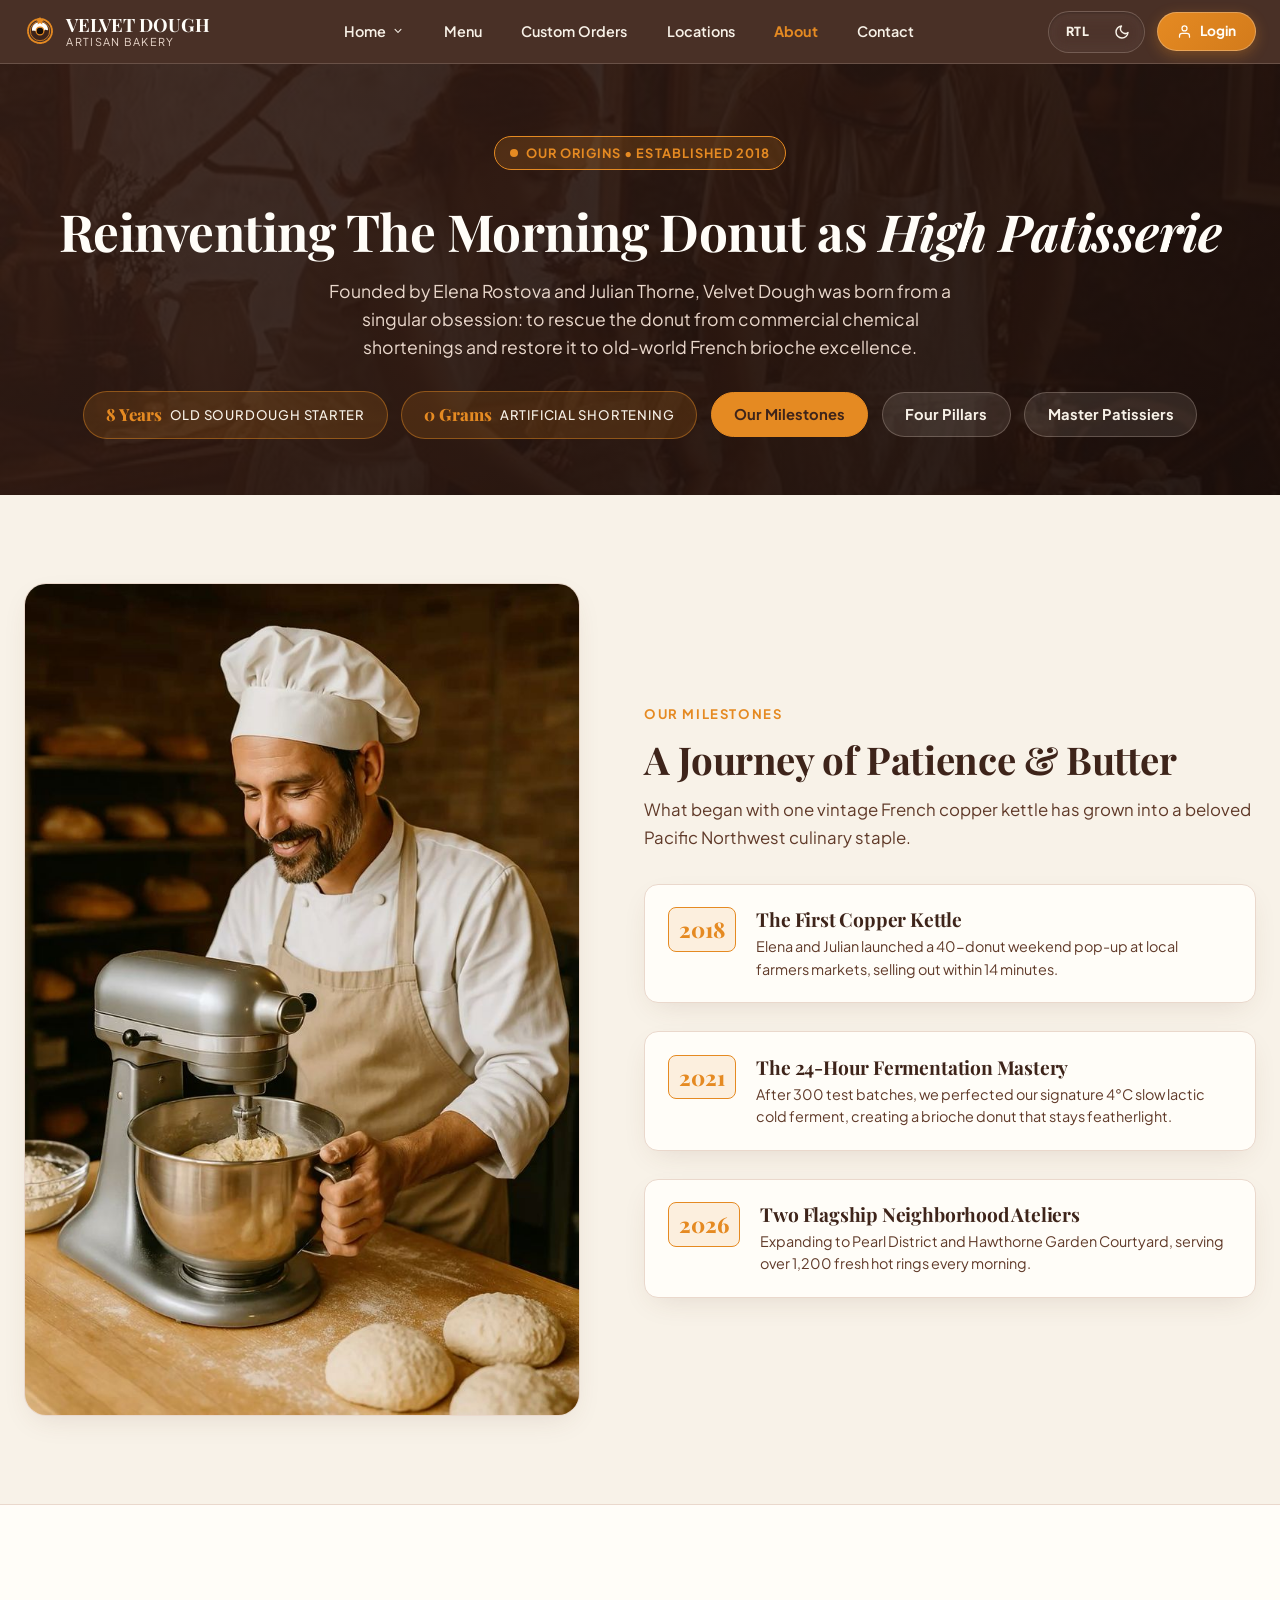
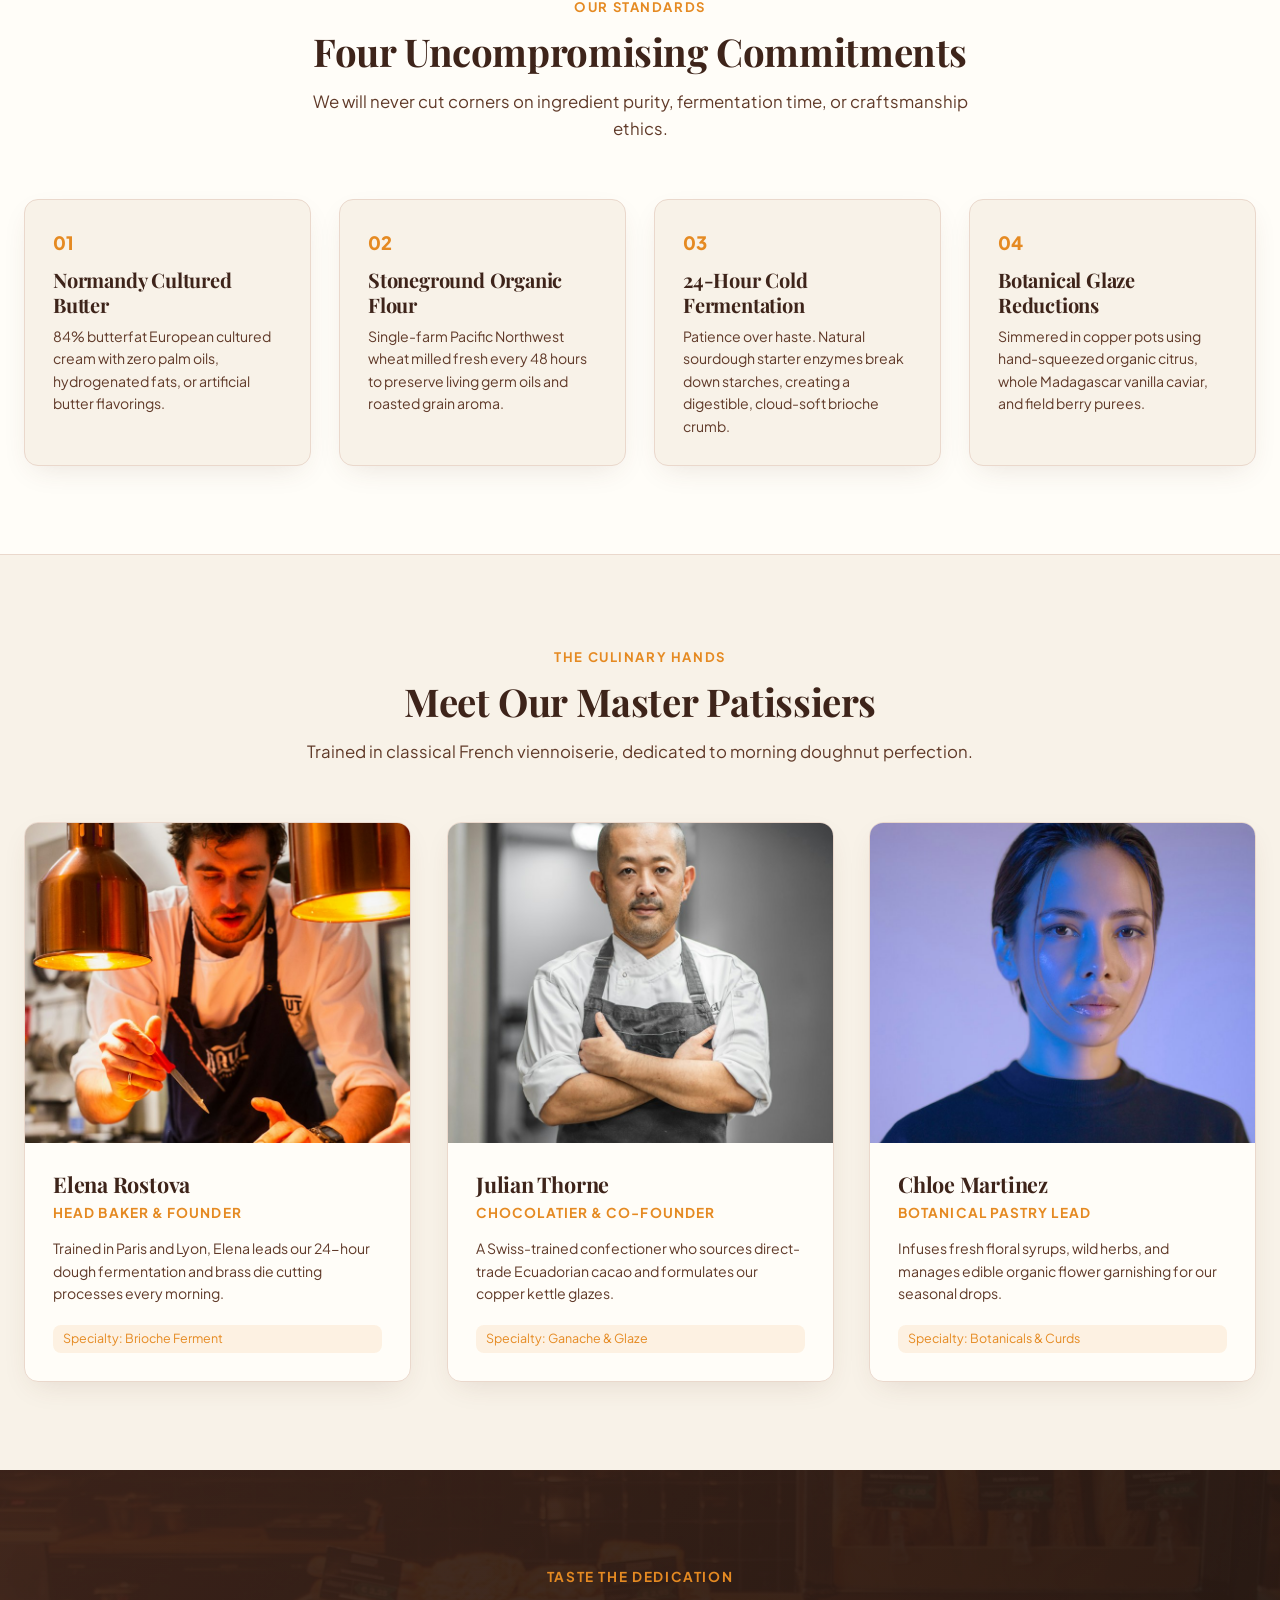
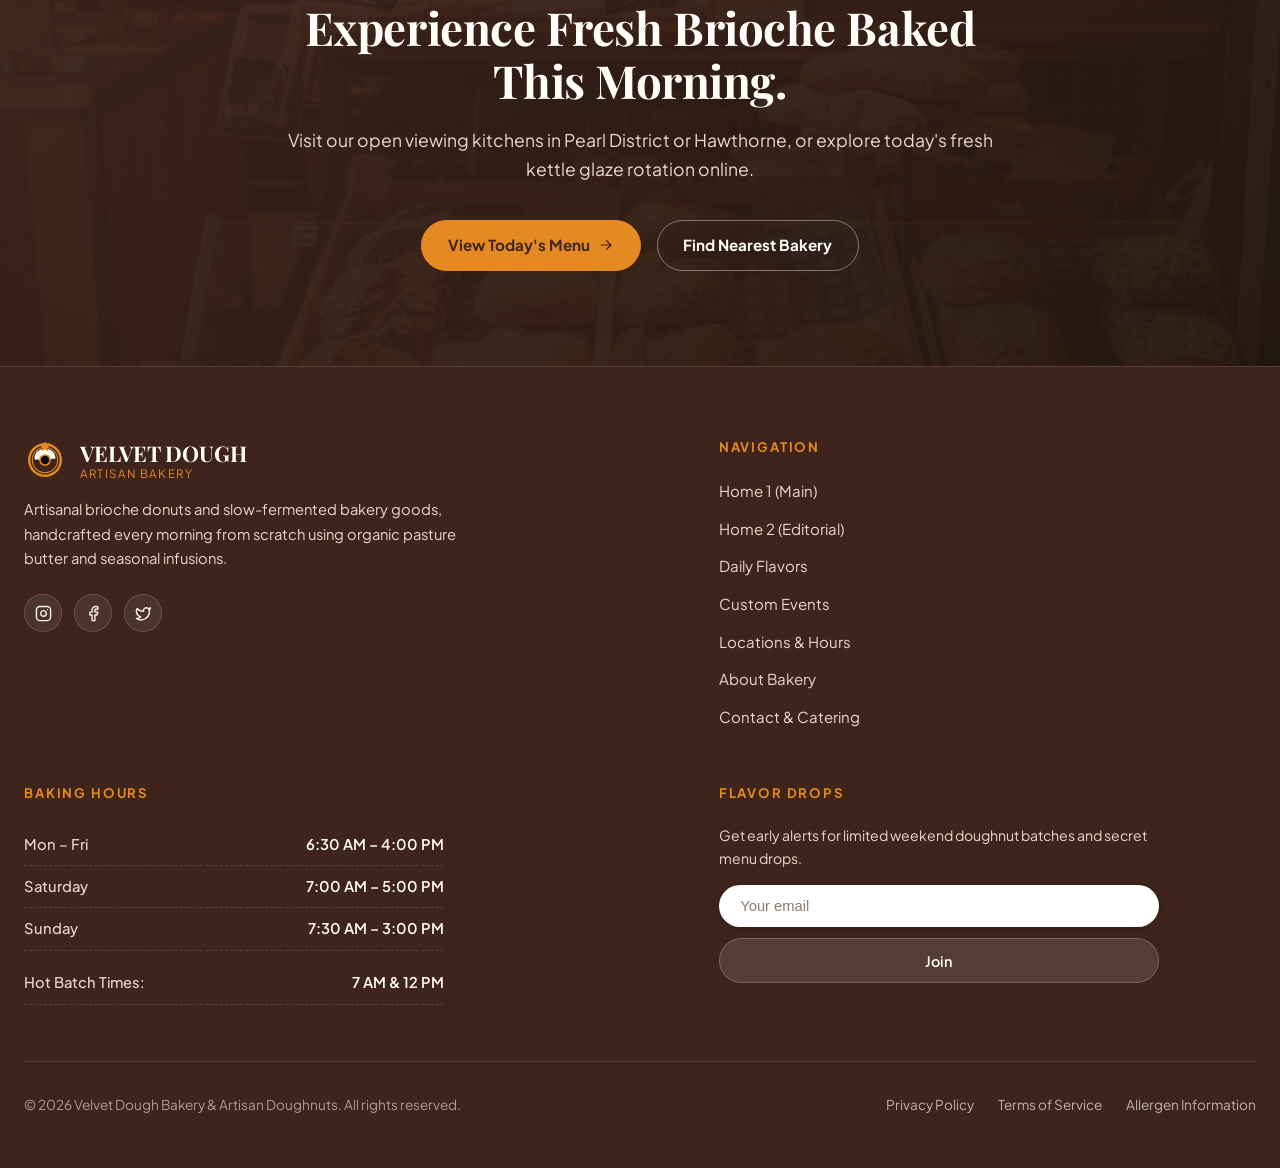
==== about.html @ 15574b07 "first commit" ====
<!DOCTYPE html>
<html lang="en" dir="ltr" data-theme="light">

<head>
  <meta charset="UTF-8">
  <meta name="viewport" content="width=device-width, initial-scale=1.0">
  <title>About Our Bakery &amp; Founders | Velvet Dough Atelier</title>
  <meta name="description"
    content="Meet founders Elena & Julian and discover the old-world sourdough craft, organic flours, and Normandy pasture butter behind Velvet Dough.">

  <!-- Core Design System CSS -->
  <link rel="icon" type="image/svg+xml" href="assets/images/favicon.svg">
  <link rel="stylesheet" href="assets/css/style.css">
  <link rel="stylesheet" href="assets/css/responsive.css">
</head>

<body>

  <!-- BRANDED GLOBAL LOADER -->
  <div id="global-loader" aria-label="Loading Velvet Dough Story">
    <div class="loader-donut-spinner"></div>
    <div class="loader-text">Velvet Dough</div>
  </div>

  <!-- FIXED SLIM HEADER -->
  <header class="site-header" id="main-header">
    <div class="site-container header-inner">

      <!-- Brand Logo + Identity -->
      <a href="index.html" class="header-brand" aria-label="Velvet Dough Home">
        <div class="header-brand-icon">
          <svg viewBox="0 0 48 48" fill="none">
            <circle cx="24" cy="24" r="18" stroke="#E58A22" stroke-width="2.8" stroke-linecap="round"
              stroke-dasharray="2.5 1.5" />
            <circle cx="24" cy="24" r="14.5" fill="#3E241A" stroke="#E58A22" stroke-width="1.2" />
            <path
              d="M12 22C12 16 16.5 11 24 11C31.5 11 36 16 36 22C34.5 24 33 21 31 23C29 25 27.5 22 25.5 24C23.5 26 21.5 22.5 19.5 24C17.5 25.5 15.5 22 14 23.5C12.8 24.5 12 23 12 22Z"
              fill="#FFFDF8" />
            <circle cx="24" cy="24" r="5.8" fill="#140D09" stroke="#E58A22" stroke-width="1.8" />
            <path d="M24 2.5L25.8 6.5L30 7.2L26.8 10L27.6 14.2L24 12L20.4 14.2L21.2 10L18 7.2L22.2 6.5L24 2.5Z"
              fill="#E58A22" />
            <circle cx="16" cy="18" r="1.1" fill="#FFFDF8" />
            <circle cx="31" cy="17" r="1.1" fill="#FFFDF8" />
          </svg>
        </div>
        <div class="header-brand-text">
          <span class="header-brand-title">VELVET DOUGH</span>
          <span class="header-brand-sub">Artisan Bakery</span>
        </div>
      </a>

      <!-- Desktop Navigation: EXACTLY 6 PRIMARY ITEMS -->
      <nav class="header-nav" aria-label="Primary Navigation">
        <!-- 1. Home (Click-only Dropdown) -->
        <div class="nav-item-dropdown">
          <button class="dropdown-toggle" id="homeDropdownBtn" aria-haspopup="true" aria-expanded="false" type="button">
            <span>Home</span>
            <svg viewBox="0 0 20 20" fill="currentColor" aria-hidden="true">
              <path fill-rule="evenodd"
                d="M5.23 7.21a.75.75 0 011.06.02L10 10.94l3.71-3.71a.75.75 0 111.06 1.06l-4.24 4.25a.75.75 0 01-1.06 0L5.21 8.27a.75.75 0 01.02-1.06z"
                clip-rule="evenodd" />
            </svg>
          </button>
          <div class="dropdown-menu" id="homeDropdownMenu" aria-labelledby="homeDropdownBtn">
            <a href="index.html" class="dropdown-link">Home 1 (Main)</a>
            <a href="home-2.html" class="dropdown-link">Home 2 (Editorial)</a>
          </div>
        </div>

        <!-- 2. Menu -->
        <a href="menu.html" class="nav-link">Menu</a>

        <!-- 3. Custom Orders -->
        <a href="custom-orders.html" class="nav-link">Custom Orders</a>

        <!-- 4. Locations -->
        <a href="locations.html" class="nav-link">Locations</a>

        <!-- 5. About (Active - Strictly Mandatory) -->
        <a href="about.html" class="nav-link active">About</a>

        <!-- 6. Contact -->
        <a href="contact.html" class="nav-link">Contact</a>
      </nav>

      <!-- Desktop Header Controls: RTL, Dark Mode, Member Login -->
      <div class="header-actions">
        <div class="header-controls-pill">
          <button class="btn-control-icon rtl-toggle-btn" aria-label="Toggle Text Direction (RTL / LTR)"
            title="Toggle Direction (RTL / LTR)">
            <span class="rtl-toggle-text">RTL</span>
          </button>

          <button class="btn-control-icon theme-toggle-btn" aria-label="Toggle Dark Mode" title="Toggle Theme">
            <svg class="icon-sun" viewBox="0 0 24 24" fill="none" stroke="currentColor" stroke-width="2.2"
              stroke-linecap="round" stroke-linejoin="round" style="display:none;">
              <circle cx="12" cy="12" r="5" />
              <line x1="12" y1="1" x2="12" y2="3" />
              <line x1="12" y1="21" x2="12" y2="23" />
              <line x1="4.22" y1="4.22" x2="5.64" y2="5.64" />
              <line x1="18.36" y1="18.36" x2="19.78" y2="19.78" />
              <line x1="1" y1="12" x2="3" y2="12" />
              <line x1="21" y1="12" x2="23" y2="12" />
              <line x1="4.22" y1="19.78" x2="5.64" y2="18.36" />
              <line x1="18.36" y1="5.64" x2="19.78" y2="4.22" />
            </svg>
            <svg class="icon-moon" viewBox="0 0 24 24" fill="none" stroke="currentColor" stroke-width="2.2"
              stroke-linecap="round" stroke-linejoin="round">
              <path d="M21 12.79A9 9 0 1 1 11.21 3 7 7 0 0 0 21 12.79z" />
            </svg>
          </button>
        </div>

        <a href="login.html" class="btn-login" aria-label="Member Sign In">
          <svg viewBox="0 0 24 24" fill="none" stroke="currentColor" stroke-width="2" stroke-linecap="round"
            stroke-linejoin="round">
            <path d="M20 21v-2a4 4 0 0 0-4-4H8a4 4 0 0 0-4 4v2" />
            <circle cx="12" cy="7" r="4" />
          </svg>
          <span>Login</span>
        </a>

        <button class="btn-menu-toggle" aria-label="Open Navigation Menu" type="button">
          <svg viewBox="0 0 24 24" fill="none" stroke="currentColor" stroke-width="2.2" stroke-linecap="round"
            stroke-linejoin="round">
            <line x1="3" y1="12" x2="21" y2="12" />
            <line x1="3" y1="6" x2="21" y2="6" />
            <line x1="3" y1="18" x2="21" y2="18" />
          </svg>
        </button>
      </div>

    </div>
  </header>

  <!-- MOBILE OFFCANVAS DRAWER -->
  <aside class="mobile-nav-drawer" id="mobileDrawer" aria-hidden="true">
    <div class="mobile-nav-panel">
      <div class="mobile-nav-header">
        <a href="index.html" class="header-brand">
          <div class="header-brand-icon">
            <svg viewBox="0 0 48 48" fill="none">
              <circle cx="24" cy="24" r="18" stroke="#E58A22" stroke-width="2.8" stroke-linecap="round"
                stroke-dasharray="2.5 1.5" />
              <circle cx="24" cy="24" r="14.5" fill="#3E241A" stroke="#E58A22" stroke-width="1.2" />
              <path
                d="M12 22C12 16 16.5 11 24 11C31.5 11 36 16 36 22C34.5 24 33 21 31 23C29 25 27.5 22 25.5 24C23.5 26 21.5 22.5 19.5 24C17.5 25.5 15.5 22 14 23.5C12.8 24.5 12 23 12 22Z"
                fill="#FFFDF8" />
              <circle cx="24" cy="24" r="5.8" fill="#140D09" stroke="#E58A22" stroke-width="1.8" />
              <path d="M24 2.5L25.8 6.5L30 7.2L26.8 10L27.6 14.2L24 12L20.4 14.2L21.2 10L18 7.2L22.2 6.5L24 2.5Z"
                fill="#E58A22" />
            </svg>
          </div>
          <div class="header-brand-text">
            <span class="header-brand-title">VELVET DOUGH</span>
            <span class="header-brand-sub">Artisan Bakery</span>
          </div>
        </a>
        <button class="mobile-close-btn" aria-label="Close Navigation Menu" type="button">
          <svg viewBox="0 0 24 24" fill="none" stroke="currentColor" stroke-width="2" stroke-linecap="round"
            stroke-linejoin="round" style="width:20px;height:20px;">
            <line x1="18" y1="6" x2="6" y2="18" />
            <line x1="6" y1="6" x2="18" y2="18" />
          </svg>
        </button>
      </div>

      <nav class="mobile-nav-body">
        <div class="mobile-accordion-wrapper">
          <button class="mobile-accordion-toggle" type="button" aria-expanded="false">
            <span>Home</span>
            <svg viewBox="0 0 20 20" fill="currentColor">
              <path fill-rule="evenodd"
                d="M5.23 7.21a.75.75 0 011.06.02L10 10.94l3.71-3.71a.75.75 0 111.06 1.06l-4.24 4.25a.75.75 0 01-1.06 0L5.21 8.27a.75.75 0 01.02-1.06z"
                clip-rule="evenodd" />
            </svg>
          </button>
          <div class="mobile-accordion-content">
            <a href="index.html" class="mobile-sublink">Home 1 (Main)</a>
            <a href="home-2.html" class="mobile-sublink">Home 2 (Editorial)</a>
          </div>
        </div>

        <a href="menu.html" class="mobile-nav-link">Menu</a>
        <a href="custom-orders.html" class="mobile-nav-link">Custom Orders</a>
        <a href="locations.html" class="mobile-nav-link">Locations</a>
        <a href="about.html" class="mobile-nav-link active">About</a>
        <a href="contact.html" class="mobile-nav-link">Contact</a>
      </nav>

      <div class="mobile-nav-footer">
        <a href="login.html" class="mobile-drawer-login">Sign In / Login</a>
      </div>
    </div>
  </aside>

  <!-- AUTH MODAL -->
  <div class="auth-modal-overlay" id="authModal" aria-hidden="true" role="dialog" aria-modal="true">
    <div class="auth-modal-card">
      <button class="auth-modal-close" aria-label="Close Dialog" type="button">
        <svg viewBox="0 0 24 24" fill="none" stroke="currentColor" stroke-width="2" stroke-linecap="round"
          stroke-linejoin="round" style="width:18px;height:18px;">
          <line x1="18" y1="6" x2="6" y2="18" />
          <line x1="6" y1="6" x2="18" y2="18" />
        </svg>
      </button>
      <div class="auth-modal-header">
        <h3 style="font-size:1.4rem;">Member Club Login</h3>
        <p style="font-size:0.88rem;margin-top:0.35rem;">Access private recipe notes and kitchen tour bookings.</p>
        <div class="auth-modal-tabs">
          <button class="auth-tab-btn active" data-tab="login" type="button">Sign In</button>
          <button class="auth-tab-btn" data-tab="register" type="button">Create Account</button>
        </div>
      </div>
      <div class="auth-modal-body">
        <form id="modal-login-form"
          onsubmit="event.preventDefault(); alert('Signed in!'); document.querySelector('.auth-modal-overlay').classList.remove('open');">
          <div class="auth-form-group">
            <label class="auth-form-label" for="ab-login-email">Email Address</label>
            <input class="auth-form-input" type="email" id="ab-login-email" placeholder="guest@velvetdough.com"
              required>
          </div>
          <div class="auth-form-group">
            <label class="auth-form-label" for="ab-login-password">Password</label>
            <input class="auth-form-input" type="password" id="ab-login-password" placeholder="••••••••" required>
          </div>
          <button type="submit" class="auth-submit-btn">Sign In</button>
        </form>

        <form id="modal-register-form" style="display:none;"
          onsubmit="event.preventDefault(); alert('Registered!'); document.querySelector('.auth-modal-overlay').classList.remove('open');">
          <div class="auth-form-group">
            <label class="auth-form-label" for="ab-reg-name">Full Name</label>
            <input class="auth-form-input" type="text" id="ab-reg-name" placeholder="Chloe Martinez" required>
          </div>
          <div class="auth-form-group">
            <label class="auth-form-label" for="ab-reg-email">Email Address</label>
            <input class="auth-form-input" type="email" id="ab-reg-email" placeholder="chloe@velvetdough.com" required>
          </div>
          <div class="auth-form-group">
            <label class="auth-form-label" for="ab-reg-password">Password</label>
            <input class="auth-form-input" type="password" id="ab-reg-password" placeholder="••••••••" required>
          </div>
          <button type="submit" class="auth-submit-btn">Join The Atelier</button>
        </form>
      </div>
    </div>
  </div>

  <!-- ==========================================================================
       MAIN CONTENT: EXACTLY 5 MAIN CONTENT SECTIONS (INNER PAGE: ABOUT)
       ========================================================================== -->
  <main id="main-content">

    <!-- SECTION 1: FOUNDERS ATELIER HERITAGE HERO BANNER (Matches Menu Hero Banner Style & Height) -->
    <section class="about-hero-section" id="about-hero">
      <div class="site-container">
        <span class="hero-badge" style="background:rgba(229,138,34,0.18);">
          <span class="hero-badge-dot"></span>
          <span>Our Origins • Established 2018</span>
        </span>
        <h1 style="font-size:3.2rem;color:#FFFDF8;margin:0.75rem 0 1rem 0;line-height:1.15;">
          Reinventing The Morning Donut as <em>High Patisserie</em>
        </h1>
        <p style="font-size:1.1rem;color:var(--color-beige);max-width:640px;margin:0 auto;line-height:1.6;">
          Founded by Elena Rostova and Julian Thorne, Velvet Dough was born from a singular obsession: to rescue the
          donut from commercial chemical shortenings and restore it to old-world French brioche excellence.
        </p>

        <!-- Stats & Quick Jumper Navigation Tabs (Matches Menu Filter Navigation) -->
        <div class="about-hero-pills-wrap">
          <div class="about-stat-chip">
            <strong>8 Years</strong>
            <span>Old Sourdough Starter</span>
          </div>
          <div class="about-stat-chip">
            <strong>0 Grams</strong>
            <span>Artificial Shortening</span>
          </div>
          <a href="#heritage-chapters" class="menu-filter-pill active">Our Milestones</a>
          <a href="#craft-pillars" class="menu-filter-pill">Four Pillars</a>
          <a href="#patissier-team" class="menu-filter-pill">Master Patissiers</a>
        </div>
      </div>
    </section>

    <!-- SECTION 2: HERITAGE CHAPTERS TIMELINE -->
    <section class="about-chapters-section" id="heritage-chapters">
      <div class="site-container">
        <div class="about-chapters-grid">
          <div
            style="border-radius:var(--radius-lg);overflow:hidden;box-shadow:var(--shadow-warm);border:1px solid var(--border-subtle);">
            <img src="assets/images/about/p39.jpg" alt="Artisan copper mixing pots and hand kneading of brioche dough"
              width="600" height="460" loading="lazy">
          </div>

          <div>
            <span class="section-eyebrow">Our Milestones</span>
            <h2 class="section-title">A Journey of Patience &amp; Butter</h2>
            <p style="font-size:1.05rem;color:var(--text-muted);line-height:1.65;margin-bottom:2rem;">
              What began with one vintage French copper kettle has grown into a beloved Pacific Northwest culinary
              staple.
            </p>

            <div class="about-chapters-list">
              <div class="about-chapter-item">
                <span class="about-chapter-year">2018</span>
                <div>
                  <h3 style="font-size:1.2rem;color:var(--text-main);margin-bottom:0.25rem;">The First Copper Kettle
                  </h3>
                  <p style="font-size:0.9rem;color:var(--text-muted);line-height:1.55;">
                    Elena and Julian launched a 40-donut weekend pop-up at local farmers markets, selling out within 14
                    minutes.
                  </p>
                </div>
              </div>

              <div class="about-chapter-item">
                <span class="about-chapter-year">2021</span>
                <div>
                  <h3 style="font-size:1.2rem;color:var(--text-main);margin-bottom:0.25rem;">The 24-Hour Fermentation
                    Mastery</h3>
                  <p style="font-size:0.9rem;color:var(--text-muted);line-height:1.55;">
                    After 300 test batches, we perfected our signature 4°C slow lactic cold ferment, creating a brioche
                    donut that stays featherlight.
                  </p>
                </div>
              </div>

              <div class="about-chapter-item">
                <span class="about-chapter-year">2026</span>
                <div>
                  <h3 style="font-size:1.2rem;color:var(--text-main);margin-bottom:0.25rem;">Two Flagship Neighborhood
                    Ateliers</h3>
                  <p style="font-size:0.9rem;color:var(--text-muted);line-height:1.55;">
                    Expanding to Pearl District and Hawthorne Garden Courtyard, serving over 1,200 fresh hot rings every
                    morning.
                  </p>
                </div>
              </div>
            </div>
          </div>
        </div>
      </div>
    </section>

    <!-- SECTION 3: FOUR CRAFT PILLARS -->
    <section class="about-pillars-section" id="craft-pillars">
      <div class="site-container">
        <div class="section-head">
          <span class="section-eyebrow">Our Standards</span>
          <h2 class="section-title">Four Uncompromising Commitments</h2>
          <p class="section-subtitle">
            We will never cut corners on ingredient purity, fermentation time, or craftsmanship ethics.
          </p>
        </div>

        <div class="about-pillars-grid">
          <div class="about-pillar-card">
            <span class="about-pillar-num">01</span>
            <h3 style="font-size:1.25rem;color:var(--text-main);margin-bottom:0.45rem;">Normandy Cultured Butter</h3>
            <p style="font-size:0.88rem;color:var(--text-muted);line-height:1.6;">
              84% butterfat European cultured cream with zero palm oils, hydrogenated fats, or artificial butter
              flavorings.
            </p>
          </div>

          <div class="about-pillar-card">
            <span class="about-pillar-num">02</span>
            <h3 style="font-size:1.25rem;color:var(--text-main);margin-bottom:0.45rem;">Stoneground Organic Flour</h3>
            <p style="font-size:0.88rem;color:var(--text-muted);line-height:1.6;">
              Single-farm Pacific Northwest wheat milled fresh every 48 hours to preserve living germ oils and roasted
              grain aroma.
            </p>
          </div>

          <div class="about-pillar-card">
            <span class="about-pillar-num">03</span>
            <h3 style="font-size:1.25rem;color:var(--text-main);margin-bottom:0.45rem;">24-Hour Cold Fermentation</h3>
            <p style="font-size:0.88rem;color:var(--text-muted);line-height:1.6;">
              Patience over haste. Natural sourdough starter enzymes break down starches, creating a digestible,
              cloud-soft brioche crumb.
            </p>
          </div>

          <div class="about-pillar-card">
            <span class="about-pillar-num">04</span>
            <h3 style="font-size:1.25rem;color:var(--text-main);margin-bottom:0.45rem;">Botanical Glaze Reductions</h3>
            <p style="font-size:0.88rem;color:var(--text-muted);line-height:1.6;">
              Simmered in copper pots using hand-squeezed organic citrus, whole Madagascar vanilla caviar, and field
              berry purees.
            </p>
          </div>
        </div>
      </div>
    </section>

    <!-- SECTION 4: MASTER PATISSIER TEAM -->
    <section class="about-team-section" id="patissier-team">
      <div class="site-container">
        <div class="section-head">
          <span class="section-eyebrow">The Culinary Hands</span>
          <h2 class="section-title">Meet Our Master Patissiers</h2>
          <p class="section-subtitle">
            Trained in classical French viennoiserie, dedicated to morning doughnut perfection.
          </p>
        </div>

        <div class="about-team-grid">
          <!-- Member 1 -->
          <article class="team-card">
            <div class="team-media">
              <img src="assets/images/about/about-team-elena.jpg" alt="Elena Rostova, Founding Head Baker"
                loading="lazy">
            </div>
            <div class="team-body">
              <h3 class="team-name">Elena Rostova</h3>
              <div class="team-role">Head Baker &amp; Founder</div>
              <p class="team-bio">
                Trained in Paris and Lyon, Elena leads our 24-hour dough fermentation and brass die cutting processes
                every morning.
              </p>
              <span class="team-specialty-tag">Specialty: Brioche Ferment</span>
            </div>
          </article>

          <!-- Member 2 -->
          <article class="team-card">
            <div class="team-media">
              <img src="assets/images/about/about-team-julian.jpg" alt="Julian Thorne, Co-Founder & Master Chocolatier"
                loading="lazy">
            </div>
            <div class="team-body">
              <h3 class="team-name">Julian Thorne</h3>
              <div class="team-role">Chocolatier &amp; Co-Founder</div>
              <p class="team-bio">
                A Swiss-trained confectioner who sources direct-trade Ecuadorian cacao and formulates our copper kettle
                glazes.
              </p>
              <span class="team-specialty-tag">Specialty: Ganache &amp; Glaze</span>
            </div>
          </article>

          <!-- Member 3 -->
          <article class="team-card">
            <div class="team-media">
              <img src="assets/images/about/about-team-chloe.jpg" alt="Chloe Martinez, Pastry Chef & Botanical Lead"
                loading="lazy">
            </div>
            <div class="team-body">
              <h3 class="team-name">Chloe Martinez</h3>
              <div class="team-role">Botanical Pastry Lead</div>
              <p class="team-bio">
                Infuses fresh floral syrups, wild herbs, and manages edible organic flower garnishing for our seasonal
                drops.
              </p>
              <span class="team-specialty-tag">Specialty: Botanicals &amp; Curds</span>
            </div>
          </article>
        </div>
      </div>
    </section>

    <!-- SECTION 5: EXPERIENCE VELVET DOUGH CTA (Strict Rule: Last Section is CTA) -->
    <section class="about-cta-section" id="about-cta">
      <div class="site-container">
        <div class="cta-inner-box">
          <span class="cta-eyebrow">Taste The Dedication</span>
          <h2 class="cta-title">Experience Fresh Brioche Baked This Morning.</h2>
          <p class="cta-desc">
            Visit our open viewing kitchens in Pearl District or Hawthorne, or explore today's fresh kettle glaze
            rotation online.
          </p>
          <div class="cta-button-group">
            <a href="menu.html" class="btn-primary">
              <span>View Today's Menu</span>
              <svg viewBox="0 0 20 20" fill="currentColor" style="width:16px;height:16px;">
                <path fill-rule="evenodd"
                  d="M3 10a.75.75 0 01.75-.75h10.638L10.23 5.29a.75.75 0 111.04-1.08l5.5 5.25a.75.75 0 010 1.08l-5.5 5.25a.75.75 0 11-1.04-1.08l4.158-3.96H3.75A.75.75 0 013 10z"
                  clip-rule="evenodd" />
              </svg>
            </a>
            <a href="locations.html" class="btn-dark-secondary">Find Nearest Bakery</a>
          </div>
        </div>
      </div>
    </section>

  </main>

  <!-- SHARED FOOTER -->
  <footer class="site-footer">
    <div class="site-container">
      <div class="footer-grid">
        <!-- Col 1: Brand Info -->
        <div>
          <a href="index.html" class="footer-brand" aria-label="Velvet Dough Home">
            <div class="footer-brand-icon">
              <svg viewBox="0 0 48 48" fill="none">
                <circle cx="24" cy="24" r="18" stroke="#E58A22" stroke-width="2.8" stroke-linecap="round"
                  stroke-dasharray="2.5 1.5" />
                <circle cx="24" cy="24" r="14.5" fill="#3E241A" stroke="#E58A22" stroke-width="1.2" />
                <path
                  d="M12 22C12 16 16.5 11 24 11C31.5 11 36 16 36 22C34.5 24 33 21 31 23C29 25 27.5 22 25.5 24C23.5 26 21.5 22.5 19.5 24C17.5 25.5 15.5 22 14 23.5C12.8 24.5 12 23 12 22Z"
                  fill="#FFFDF8" />
                <circle cx="24" cy="24" r="5.8" fill="#140D09" stroke="#E58A22" stroke-width="1.8" />
                <path d="M24 2.5L25.8 6.5L30 7.2L26.8 10L27.6 14.2L24 12L20.4 14.2L21.2 10L18 7.2L22.2 6.5L24 2.5Z"
                  fill="#E58A22" />
                <circle cx="16" cy="18" r="1.1" fill="#FFFDF8" />
                <circle cx="31" cy="17" r="1.1" fill="#FFFDF8" />
              </svg>
            </div>
            <div class="footer-brand-text">
              <span class="footer-brand-title">VELVET DOUGH</span>
              <span class="footer-brand-sub">Artisan Bakery</span>
            </div>
          </a>
          <p class="footer-brand-desc">
            Artisanal brioche donuts and slow-fermented bakery goods, handcrafted every morning from scratch using
            organic pasture butter and seasonal infusions.
          </p>
          <div class="footer-social-links">
            <a href="#" class="footer-social-btn" aria-label="Instagram">
              <svg viewBox="0 0 24 24" fill="none" stroke="currentColor" stroke-width="2" stroke-linecap="round"
                stroke-linejoin="round">
                <rect x="2" y="2" width="20" height="20" rx="5" ry="5" />
                <path d="M16 11.37A4 4 0 1 1 12.63 8 4 4 0 0 1 16 11.37z" />
                <line x1="17.5" y1="6.5" x2="17.51" y2="6.5" />
              </svg>
            </a>
            <a href="#" class="footer-social-btn" aria-label="Facebook">
              <svg viewBox="0 0 24 24" fill="none" stroke="currentColor" stroke-width="2" stroke-linecap="round"
                stroke-linejoin="round">
                <path d="M18 2h-3a5 5 0 0 0-5 5v3H7v4h3v8h4v-8h3l1-4h-4V7a1 1 0 0 1 1-1h3z" />
              </svg>
            </a>
            <a href="#" class="footer-social-btn" aria-label="Twitter / X">
              <svg viewBox="0 0 24 24" fill="none" stroke="currentColor" stroke-width="2" stroke-linecap="round"
                stroke-linejoin="round">
                <path
                  d="M22 4s-.7 2.1-2 3.4c1.6 10-9.4 17.3-18 11.6 2.2.1 4.4-.6 6-2C3 15.5.5 9.6 3 5c2.2 2.6 5.6 4.1 9 4-.9-4.2 4-6.6 7-3.8 1.1 0 3-1.2 3-1.2z" />
              </svg>
            </a>
          </div>
        </div>

        <!-- Col 2: Navigation -->
        <div>
          <h4 class="footer-col-title">Navigation</h4>
          <ul class="footer-nav-list">
            <li><a href="index.html" class="footer-nav-link">Home 1 (Main)</a></li>
            <li><a href="home-2.html" class="footer-nav-link">Home 2 (Editorial)</a></li>
            <li><a href="menu.html" class="footer-nav-link">Daily Flavors</a></li>
            <li><a href="custom-orders.html" class="footer-nav-link">Custom Events</a></li>
            <li><a href="locations.html" class="footer-nav-link">Locations &amp; Hours</a></li>
            <li><a href="about.html" class="footer-nav-link">About Bakery</a></li>
            <li><a href="contact.html" class="footer-nav-link">Contact &amp; Catering</a></li>
          </ul>
        </div>

        <!-- Col 3: Hours -->
        <div>
          <h4 class="footer-col-title">Baking Hours</h4>
          <div class="footer-hours-item">
            <span>Mon – Fri</span>
            <span>6:30 AM – 4:00 PM</span>
          </div>
          <div class="footer-hours-item">
            <span>Saturday</span>
            <span>7:00 AM – 5:00 PM</span>
          </div>
          <div class="footer-hours-item">
            <span>Sunday</span>
            <span>7:30 AM – 3:00 PM</span>
          </div>
          <div class="footer-hours-item" style="margin-top:0.75rem;">
            <span>Hot Batch Times:</span>
            <span>7 AM & 12 PM</span>
          </div>
        </div>

        <!-- Col 4: Newsletter -->
        <div>
          <h4 class="footer-col-title">Flavor Drops</h4>
          <p style="font-size:0.88rem;color:var(--color-beige);margin-bottom:1rem;">
            Get early alerts for limited weekend doughnut batches and secret menu drops.
          </p>
          <form onsubmit="event.preventDefault(); alert('Subscribed to Velvet Dough alerts!');"
            style="display:flex;gap:0.5rem;flex-wrap:wrap;">
            <input type="email" placeholder="Your email" required
              style="flex:1;min-width:160px;padding:0.6rem 0.85rem;background:rgba(248,242,232,0.1);border:1px solid rgba(234,216,204,0.25);border-radius:var(--radius-full);color:#FFFDF8;font-size:0.88rem;outline:none;">
            <button type="submit" class="btn-primary" style="padding:0.6rem 1.1rem;font-size:0.85rem;">Join</button>
          </form>
        </div>
      </div>

      <!-- Footer Bottom -->
      <div class="footer-bottom">
        <div>&copy; 2026 Velvet Dough Bakery &amp; Artisan Doughnuts. All rights reserved.</div>
        <div class="footer-legal-links">
          <a href="#" class="footer-nav-link">Privacy Policy</a>
          <a href="#" class="footer-nav-link">Terms of Service</a>
          <a href="#" class="footer-nav-link">Allergen Information</a>
        </div>
      </div>
    </div>
  </footer>

  <!-- SCROLL TO TOP -->
  <button class="btn-scroll-top" aria-label="Scroll to top" type="button">
    <svg viewBox="0 0 24 24" fill="none" stroke="currentColor" stroke-width="2.5" stroke-linecap="round"
      stroke-linejoin="round">
      <polyline points="18 15 12 9 6 15" />
    </svg>
  </button>

  <!-- Core JavaScript -->
  <script src="assets/js/main.js"></script>
</body>

</html>
---- assets/css/style.css ----
/* ==========================================================================
   DONUT SHOP & BAKERY - CORE BRAND DESIGN SYSTEM (STYLE.CSS)
   Strict Palette: Warm Chocolate + Cream + Golden Orange + Peach/Blush
   ========================================================================== */

@import url('https://fonts.googleapis.com/css2?family=Plus+Jakarta+Sans:wght@400;500;600;700;800&family=Playfair+Display:ital,wght@0,600;0,700;0,800;1,600&display=swap');

:root {
  /* Strict Brand Color Palette */
  --color-primary-dark: #603A29;     /* Deep Chocolate Brown */
  --color-espresso: #3E241A;         /* Dark Espresso Brown */
  --color-accent: #E58A22;           /* Warm Golden Orange */
  --color-accent-hover: #CC7616;     /* Deep Golden Orange */
  --color-cream: #F8F2E8;            /* Warm Cream / Ivory */
  --color-beige: #EAD8CC;            /* Soft Peach / Beige */
  --color-blush: #F2C8C9;            /* Soft Blush Pink */
  --color-warm-white: #FFFDF8;       /* Warm White Surface */
  
  /* Text and Surfaces (Light Mode) */
  --bg-body: #F8F2E8;
  --bg-surface: #FFFDF8;
  --bg-surface-alt: #EAD8CC;
  --bg-surface-contrast: #3E241A;
  --text-main: #3E241A;
  --text-muted: #603A29;
  --text-bright-light: #FFFDF8;
  --border-subtle: #EAD8CC;
  --border-accent: #E58A22;
  --header-bg: rgba(62, 36, 26, 0.94);
  --header-border: rgba(234, 216, 204, 0.2);
  --header-text: #FFFDF8;
  --shadow-warm: 0 10px 30px -10px rgba(96, 58, 41, 0.15);
  
  /* Typography */
  --font-heading: 'Playfair Display', Georgia, serif;
  --font-body: 'Plus Jakarta Sans', -apple-system, BlinkMacSystemFont, 'Segoe UI', Roboto, sans-serif;
  
  /* Header dimensions */
  --header-height: 64px;
  --radius-sm: 8px;
  --radius-md: 14px;
  --radius-lg: 22px;
  --radius-full: 9999px;
  --transition-fast: 0.22s cubic-bezier(0.16, 1, 0.3, 1);
  --transition-normal: 0.35s cubic-bezier(0.16, 1, 0.3, 1);
}

/* ==========================================================================
   DARK MODE SYSTEM (Strict #000000 Background)
   ========================================================================== */
[data-theme="dark"] {
  --bg-body: #000000;
  --bg-surface: #0e0a08;
  --bg-surface-alt: #1a120e;
  --bg-surface-contrast: #241610;
  --text-main: #FFFDF8;
  --text-muted: #F8F2E8;
  --text-bright-light: #FFFDF8;
  --border-subtle: #3E241A;
  --border-accent: #E58A22;
  --header-bg: rgba(0, 0, 0, 0.92);
  --header-border: rgba(229, 138, 34, 0.25);
  --header-text: #FFFDF8;
  --shadow-warm: 0 12px 36px -10px rgba(0, 0, 0, 0.85);
}

[data-theme="dark"] input[type="date"] {
  color-scheme: dark;
}

[data-theme="dark"] input[type="date"]::-webkit-calendar-picker-indicator {
  filter: brightness(0) invert(1) !important;
  opacity: 1 !important;
  cursor: pointer;
}

/* Reset & Box Sizing */
*, *::before, *::after {
  box-sizing: border-box;
  margin: 0;
  padding: 0;
}

html {
  font-size: 16px;
  scroll-behavior: smooth;
  height: 100%;
}

body {
  font-family: var(--font-body);
  background-color: var(--bg-body);
  color: var(--text-main);
  line-height: 1.6;
  min-height: 100%;
  display: flex;
  flex-direction: column;
  overflow-x: hidden;
  transition: background-color var(--transition-normal), color var(--transition-normal);
  padding-top: var(--header-height); /* accounts for fixed slim header */
}

/* Ensure no horizontal scrollbar */
body, html {
  max-width: 100%;
}

/* Typography Defaults */
h1, h2, h3, h4, h5, h6 {
  font-family: var(--font-heading);
  color: var(--text-main);
  line-height: 1.25;
  font-weight: 700;
  letter-spacing: -0.01em;
}

p {
  color: var(--text-muted);
}

a {
  color: inherit;
  text-decoration: none;
  transition: color var(--transition-fast);
}

img {
  max-width: 100%;
  height: auto;
  display: block;
}

button {
  font-family: inherit;
  cursor: pointer;
  border: none;
  background: none;
  outline: none;
}

button:focus-visible, a:focus-visible {
  outline: 2px solid var(--color-accent);
  outline-offset: 3px;
}

/* Shared Container */
.site-container {
  width: 100%;
  max-width: 1280px;
  margin-left: auto;
  margin-right: auto;
  padding-left: 1.5rem;
  padding-right: 1.5rem;
}

/* ==========================================================================
   GLOBAL BRANDED LOADER
   ========================================================================== */
#global-loader {
  position: fixed;
  inset: 0;
  background-color: var(--color-espresso);
  z-index: 99999;
  display: flex;
  flex-direction: column;
  align-items: center;
  justify-content: center;
  transition: opacity 0.5s ease, visibility 0.5s ease;
}

#global-loader.loaded {
  opacity: 0;
  visibility: hidden;
  pointer-events: none;
}

.loader-donut-spinner {
  width: 64px;
  height: 64px;
  border: 5px solid rgba(248, 242, 232, 0.2);
  border-top: 5px solid var(--color-accent);
  border-right: 5px solid var(--color-blush);
  border-radius: 50%;
  animation: spinDonut 0.9s cubic-bezier(0.5, 0.1, 0.5, 0.9) infinite;
}

.loader-text {
  margin-top: 1.25rem;
  font-family: var(--font-heading);
  font-size: 1.15rem;
  color: var(--color-cream);
  letter-spacing: 0.1em;
  text-transform: uppercase;
}

@keyframes spinDonut {
  0% { transform: rotate(0deg); }
  100% { transform: rotate(360deg); }
}

/* ==========================================================================
   FIXED SLIM HEADER (Height Compact, Single-line, No scroll off-screen)
   ========================================================================== */
.site-header {
  position: fixed;
  top: 0;
  left: 0;
  right: 0;
  height: var(--header-height);
  background-color: var(--header-bg);
  border-bottom: 1px solid var(--header-border);
  backdrop-filter: blur(12px);
  -webkit-backdrop-filter: blur(12px);
  z-index: 1000;
  display: flex;
  align-items: center;
  transition: background-color var(--transition-normal), border-color var(--transition-normal);
}

.header-inner {
  display: flex;
  align-items: center;
  justify-content: space-between;
  width: 100%;
  height: 100%;
}

/* Brand Logo & Name */
.header-brand {
  display: flex;
  align-items: center;
  gap: 0.65rem;
  text-decoration: none;
  flex-shrink: 0;
}

.header-brand-icon {
  width: 32px;
  height: 32px;
  color: var(--color-accent);
  display: flex;
  align-items: center;
  justify-content: center;
}

.header-brand-icon svg {
  width: 100%;
  height: 100%;
}

.header-brand-text {
  display: flex;
  flex-direction: column;
}

.header-brand-title {
  font-family: var(--font-heading);
  font-size: 1.15rem;
  font-weight: 700;
  color: #FFFDF8;
  line-height: 1.1;
  white-space: nowrap;
}

.header-brand-sub {
  font-size: 0.68rem;
  letter-spacing: 0.12em;
  text-transform: uppercase;
  color: var(--color-beige);
  line-height: 1;
  margin-top: 1px;
}

/* Desktop Navigation (Exactly 6 Nav Items) */
.header-nav {
  display: flex;
  align-items: center;
  gap: 1.25rem;
  margin: 0 1rem;
}

.nav-link {
  font-size: 0.9rem;
  font-weight: 600;
  color: var(--color-cream);
  padding: 0.4rem 0.6rem;
  border-radius: var(--radius-sm);
  display: inline-flex;
  align-items: center;
  gap: 0.35rem;
  white-space: nowrap;
  transition: color var(--transition-fast), background-color var(--transition-fast);
}

.nav-link:hover, .nav-link.active {
  color: var(--color-accent);
}

.nav-link.active {
  font-weight: 700;
}

/* Click-only Home Dropdown */
.nav-item-dropdown {
  position: relative;
}

.dropdown-toggle {
  background: transparent;
  border: none;
  cursor: pointer;
  display: inline-flex;
  align-items: center;
  gap: 0.3rem;
  font-size: 0.9rem;
  font-weight: 600;
  color: var(--color-cream);
  padding: 0.4rem 0.6rem;
  border-radius: var(--radius-sm);
  transition: color var(--transition-fast);
}

.dropdown-toggle:hover,
.dropdown-toggle[aria-expanded="true"],
.dropdown-toggle.active {
  color: var(--color-accent);
}

.dropdown-toggle.active {
  font-weight: 700;
}

.dropdown-toggle svg {
  width: 14px;
  height: 14px;
  transition: transform var(--transition-fast);
}

.dropdown-toggle.active svg {
  color: var(--color-accent);
}

.dropdown-toggle[aria-expanded="true"] svg {
  transform: rotate(180deg);
}

.dropdown-menu {
  position: absolute;
  top: calc(100% + 0.5rem);
  left: 0;
  background-color: var(--color-espresso);
  border: 1px solid rgba(234, 216, 204, 0.25);
  border-radius: var(--radius-md);
  padding: 0.5rem;
  min-width: 170px;
  box-shadow: 0 16px 36px rgba(0, 0, 0, 0.45);
  opacity: 0;
  visibility: hidden;
  transform: translateY(6px);
  transition: opacity var(--transition-fast), transform var(--transition-fast), visibility var(--transition-fast);
  z-index: 1050;
}

[data-theme="dark"] .dropdown-menu {
  background-color: #0e0a08;
  border-color: rgba(229, 138, 34, 0.3);
}

.dropdown-menu.open {
  opacity: 1;
  visibility: visible;
  transform: translateY(0);
}

.dropdown-link {
  display: block;
  padding: 0.5rem 0.85rem;
  font-size: 0.88rem;
  color: var(--color-cream);
  border-radius: var(--radius-sm);
  white-space: nowrap;
  transition: background-color var(--transition-fast), color var(--transition-fast);
}

.dropdown-link:hover, .dropdown-link.active {
  background-color: rgba(229, 138, 34, 0.15);
  color: var(--color-accent);
}

/* Header Action Controls (RTL, Dark Mode, Login Button) */
.header-actions {
  display: flex;
  align-items: center;
  gap: 0.75rem;
  flex-shrink: 0;
}

/* Luxury Capsule Pill for Theme & Direction */
.header-controls-pill {
  display: inline-flex;
  align-items: center;
  gap: 0.35rem;
  padding: 4px 6px;
  background: rgba(248, 242, 232, 0.08);
  border: 1px solid rgba(234, 216, 204, 0.22);
  border-radius: var(--radius-full);
  backdrop-filter: blur(10px);
  -webkit-backdrop-filter: blur(10px);
  box-shadow: inset 0 1px 3px rgba(0, 0, 0, 0.25);
}

[data-theme="dark"] .header-controls-pill {
  background: rgba(229, 138, 34, 0.08);
  border-color: rgba(229, 138, 34, 0.3);
}

.btn-control-icon {
  width: 32px;
  height: 32px;
  border-radius: 50%;
  display: inline-flex;
  align-items: center;
  justify-content: center;
  color: var(--color-cream);
  background-color: transparent;
  border: 1px solid transparent;
  cursor: pointer;
  position: relative;
  transition: all 0.25s cubic-bezier(0.16, 1, 0.3, 1);
}

.btn-control-icon:hover {
  background-color: var(--color-accent);
  color: #FFFDF8;
  border-color: var(--color-accent);
  transform: scale(1.08);
  box-shadow: 0 0 14px rgba(229, 138, 34, 0.45);
}

.btn-control-icon:active {
  transform: scale(0.92);
}

.btn-control-icon svg {
  width: 16px;
  height: 16px;
}

.btn-control-icon.rtl-toggle-btn {
  width: auto;
  min-width: 38px;
  height: 32px;
  padding: 0 0.6rem;
  border-radius: var(--radius-full);
  font-family: var(--font-body);
  font-size: 0.78rem;
  font-weight: 800;
  letter-spacing: 0.05em;
  text-transform: uppercase;
  color: var(--color-cream);
  line-height: 1;
}

.btn-control-icon.rtl-toggle-btn:hover {
  background-color: var(--color-accent);
  color: #FFFDF8;
  border-color: var(--color-accent);
  transform: scale(1.06);
  box-shadow: 0 0 14px rgba(229, 138, 34, 0.45);
}

[dir="rtl"] .btn-control-icon.rtl-toggle-btn {
  background-color: var(--color-accent);
  color: #26140E;
  font-weight: 800;
}

/* Login Button (Luxury Amber Pill linking to login.html) */
.btn-login {
  display: inline-flex;
  align-items: center;
  gap: 0.5rem;
  background: linear-gradient(135deg, #E58A22 0%, #D37B1B 100%);
  color: #FFFDF8;
  font-weight: 700;
  font-size: 0.86rem;
  padding: 0.48rem 1.2rem;
  border-radius: var(--radius-full);
  border: 1px solid rgba(255, 255, 255, 0.25);
  box-shadow: 0 4px 14px rgba(229, 138, 34, 0.32);
  text-decoration: none;
  cursor: pointer;
  transition: all 0.25s cubic-bezier(0.16, 1, 0.3, 1);
  white-space: nowrap;
}

.btn-login:hover {
  background: linear-gradient(135deg, #F59A30 0%, #E58A22 100%);
  transform: translateY(-2px);
  box-shadow: 0 6px 20px rgba(229, 138, 34, 0.5);
  color: #FFFDF8;
}

.btn-login svg {
  width: 15px;
  height: 15px;
}

/* Mobile Toggle Hamburger Button */
.btn-menu-toggle {
  display: none;
  width: 38px;
  height: 38px;
  border-radius: var(--radius-sm);
  align-items: center;
  justify-content: center;
  color: #FFFDF8;
  background-color: rgba(248, 242, 232, 0.08);
  border: 1px solid rgba(234, 216, 204, 0.2);
}

.btn-menu-toggle svg {
  width: 20px;
  height: 20px;
}

/* ==========================================================================
   MOBILE OFFCANVAS DRAWER & ACCORDION
   ========================================================================== */
.mobile-nav-drawer {
  position: fixed;
  inset: 0;
  background-color: rgba(0, 0, 0, 0.7);
  backdrop-filter: blur(4px);
  z-index: 10000;
  opacity: 0;
  visibility: hidden;
  transition: opacity var(--transition-normal), visibility var(--transition-normal);
}

.mobile-nav-drawer.open {
  opacity: 1;
  visibility: visible;
}

.mobile-nav-panel {
  position: absolute;
  top: 0;
  right: 0;
  width: 82%;
  max-width: 340px;
  height: 100%;
  background-color: var(--color-espresso);
  border-left: 1px solid rgba(234, 216, 204, 0.2);
  display: flex;
  flex-direction: column;
  transform: translateX(100%);
  transition: transform var(--transition-normal);
  overflow-y: auto;
}

[data-theme="dark"] .mobile-nav-panel {
  background-color: #000000;
  border-left-color: rgba(229, 138, 34, 0.25);
}

[dir="rtl"] .mobile-nav-panel {
  right: auto;
  left: 0;
  border-left: none;
  border-right: 1px solid rgba(234, 216, 204, 0.2);
  transform: translateX(-100%);
}

.mobile-nav-drawer.open .mobile-nav-panel {
  transform: translateX(0);
}

.mobile-nav-header {
  display: flex;
  align-items: center;
  justify-content: space-between;
  padding: 1.15rem 1.25rem;
  border-bottom: 1px solid rgba(234, 216, 204, 0.15);
}

.mobile-close-btn {
  width: 34px;
  height: 34px;
  border-radius: 50%;
  color: var(--color-cream);
  display: flex;
  align-items: center;
  justify-content: center;
  background-color: rgba(255, 253, 248, 0.08);
}

.mobile-nav-body {
  padding: 1.25rem;
  display: flex;
  flex-direction: column;
  gap: 0.5rem;
  flex: 1;
}

.mobile-nav-link {
  display: flex;
  align-items: center;
  justify-content: space-between;
  padding: 0.75rem 0.9rem;
  color: var(--color-cream);
  font-weight: 600;
  font-size: 1rem;
  border-radius: var(--radius-sm);
  background-color: rgba(248, 242, 232, 0.04);
}

.mobile-nav-link:hover, .mobile-nav-link.active {
  background-color: rgba(229, 138, 34, 0.18);
  color: var(--color-accent);
}

/* Mobile Accordion for Home */
.mobile-accordion-toggle {
  width: 100%;
  display: flex;
  align-items: center;
  justify-content: space-between;
  padding: 0.75rem 0.9rem;
  color: var(--color-cream);
  font-weight: 600;
  font-size: 1rem;
  border-radius: var(--radius-sm);
  background-color: rgba(248, 242, 232, 0.04);
}

.mobile-accordion-toggle svg {
  width: 16px;
  height: 16px;
  transition: transform var(--transition-fast);
}

.mobile-accordion-toggle[aria-expanded="true"] svg {
  transform: rotate(180deg);
}

.mobile-accordion-content {
  max-height: 0;
  overflow: hidden;
  flex-direction: column;
  gap: 0.35rem;
  padding: 0 0 0 1rem;
  transition: max-height 0.3s ease, padding 0.3s ease;
  display: flex;
}

[dir="rtl"] .mobile-accordion-content {
  padding: 0 1rem 0 0;
}

.mobile-accordion-content.open {
  max-height: 200px;
  padding: 0.5rem 0 0.5rem 1rem;
}

.mobile-sublink {
  padding: 0.55rem 0.85rem;
  color: var(--color-beige);
  font-size: 0.92rem;
  border-radius: var(--radius-sm);
}

.mobile-sublink:hover, .mobile-sublink.active {
  color: var(--color-accent);
  background-color: rgba(229, 138, 34, 0.12);
}

/* Home accordion toggle highlight when on a home page */
.mobile-accordion-toggle.active {
  color: var(--color-accent);
  background-color: rgba(229, 138, 34, 0.08);
}

.mobile-nav-footer {
  padding: 1.25rem;
  border-top: 1px solid rgba(234, 216, 204, 0.15);
  display: flex;
  flex-direction: column;
  gap: 1rem;
}

.mobile-controls-row {
  display: flex;
  align-items: center;
  justify-content: space-around;
  gap: 0.75rem;
}

/* ==========================================================================
   SHARED FOOTER (Warm Chocolate / Deep Espresso)
   ========================================================================== */
.site-footer {
  background-color: var(--color-espresso);
  color: var(--color-cream);
  border-top: 1px solid rgba(234, 216, 204, 0.15);
  padding: 4rem 0 2rem 0;
  margin-top: auto;
  position: relative;
}

[data-theme="dark"] .site-footer {
  background-color: #000000;
  border-top-color: rgba(229, 138, 34, 0.25);
}

.footer-grid {
  display: grid;
  grid-template-columns: 2fr 1fr 1fr 1.5fr;
  gap: 2.5rem;
  margin-bottom: 3.5rem;
}

.footer-brand {
  display: inline-flex;
  align-items: center;
  gap: 0.85rem;
  text-decoration: none;
  margin-bottom: 0.75rem;
  transition: transform var(--transition-fast);
}

.footer-brand:hover {
  transform: translateY(-2px);
}

.footer-brand-icon {
  width: 42px;
  height: 42px;
  display: flex;
  align-items: center;
  justify-content: center;
  flex-shrink: 0;
}

.footer-brand-icon svg {
  width: 100%;
  height: 100%;
}

.footer-brand-text {
  display: flex;
  flex-direction: column;
}

.footer-brand-title {
  font-family: var(--font-heading);
  font-size: 1.4rem;
  font-weight: 700;
  color: #FFFDF8;
  line-height: 1.1;
  margin-bottom: 0.15rem;
}

.footer-brand-sub {
  font-size: 0.72rem;
  letter-spacing: 0.12em;
  text-transform: uppercase;
  color: var(--color-accent);
  line-height: 1;
}

.footer-brand-desc {
  color: var(--color-beige);
  font-size: 0.92rem;
  max-width: 320px;
  margin-bottom: 1.5rem;
  line-height: 1.6;
}

.footer-social-links {
  display: flex;
  gap: 0.75rem;
}

.footer-social-btn {
  width: 38px;
  height: 38px;
  border-radius: 50%;
  background: rgba(248, 242, 232, 0.08);
  border: 1px solid rgba(234, 216, 204, 0.2);
  display: inline-flex;
  align-items: center;
  justify-content: center;
  color: var(--color-cream);
  transition: all var(--transition-fast);
}

.footer-social-btn:hover {
  background: var(--color-accent);
  color: #3E241A;
  border-color: var(--color-accent);
}

.footer-social-btn svg {
  width: 17px;
  height: 17px;
}

.footer-col-title {
  font-family: var(--font-heading);
  font-size: 1.1rem;
  color: #FFFDF8;
  margin-bottom: 1.25rem;
  position: relative;
  display: inline-block;
}

.footer-col-title::after {
  content: '';
  position: absolute;
  bottom: -6px;
  left: 0;
  width: 24px;
  height: 2px;
  background-color: var(--color-accent);
}

[dir="rtl"] .footer-col-title::after {
  left: auto;
  right: 0;
}

.footer-nav-list {
  list-style: none;
  display: flex;
  flex-direction: column;
  gap: 0.65rem;
}

.footer-nav-link {
  font-size: 0.9rem;
  color: var(--color-beige);
  transition: color var(--transition-fast);
}

.footer-nav-link:hover {
  color: var(--color-accent);
}

.footer-hours-item {
  display: flex;
  justify-content: space-between;
  font-size: 0.88rem;
  color: var(--color-beige);
  margin-bottom: 0.45rem;
}

.footer-hours-item span:last-child {
  font-weight: 600;
  color: var(--color-accent);
}

.footer-bottom {
  border-top: 1px solid rgba(234, 216, 204, 0.12);
  padding-top: 1.75rem;
  display: flex;
  align-items: center;
  justify-content: space-between;
  flex-wrap: wrap;
  gap: 1rem;
  font-size: 0.85rem;
  color: var(--color-beige);
}

.footer-legal-links {
  display: flex;
  align-items: center;
  gap: 1.5rem;
  flex-wrap: wrap;
}

/* Scroll To Top Button */
.btn-scroll-top {
  position: fixed;
  bottom: 1.8rem;
  right: 1.8rem;
  width: 44px;
  height: 44px;
  border-radius: 50%;
  background-color: var(--color-accent);
  color: #3E241A;
  box-shadow: 0 8px 24px rgba(229, 138, 34, 0.35);
  display: flex;
  align-items: center;
  justify-content: center;
  z-index: 900;
  opacity: 0;
  visibility: hidden;
  transform: translateY(12px);
  transition: all var(--transition-fast);
}

[dir="rtl"] .btn-scroll-top {
  right: auto;
  left: 1.8rem;
}

.btn-scroll-top.visible {
  opacity: 1;
  visibility: visible;
  transform: translateY(0);
}

.btn-scroll-top:hover {
  background-color: var(--color-accent-hover);
  color: #FFFDF8;
  transform: translateY(-3px);
}

.btn-scroll-top svg {
  width: 20px;
  height: 20px;
}

/* ==========================================================================
   LOGIN / REGISTER AUTH MODAL
   ========================================================================== */
.auth-modal-overlay {
  position: fixed;
  inset: 0;
  background: rgba(0, 0, 0, 0.75);
  backdrop-filter: blur(6px);
  z-index: 12000;
  display: flex;
  align-items: center;
  justify-content: center;
  padding: 1.5rem;
  opacity: 0;
  visibility: hidden;
  transition: opacity var(--transition-fast), visibility var(--transition-fast);
}

.auth-modal-overlay.open {
  opacity: 1;
  visibility: visible;
}

.auth-modal-card {
  background-color: var(--bg-surface);
  border: 1px solid var(--border-subtle);
  border-radius: var(--radius-lg);
  width: 100%;
  max-width: 440px;
  box-shadow: var(--shadow-warm);
  overflow: hidden;
  position: relative;
  transform: scale(0.95);
  transition: transform var(--transition-fast);
}

[data-theme="dark"] .auth-modal-card {
  background-color: #0e0a08;
  border-color: rgba(229, 138, 34, 0.3);
}

.auth-modal-overlay.open .auth-modal-card {
  transform: scale(1);
}

.auth-modal-close {
  position: absolute;
  top: 1.1rem;
  right: 1.1rem;
  width: 32px;
  height: 32px;
  border-radius: 50%;
  background: rgba(96, 58, 41, 0.1);
  color: var(--text-main);
  display: flex;
  align-items: center;
  justify-content: center;
  cursor: pointer;
}

[dir="rtl"] .auth-modal-close {
  right: auto;
  left: 1.1rem;
}

.auth-modal-header {
  padding: 2rem 2rem 1.25rem 2rem;
  text-align: center;
}

.auth-modal-tabs {
  display: flex;
  border-bottom: 1px solid var(--border-subtle);
  margin-top: 1.25rem;
}

.auth-tab-btn {
  flex: 1;
  padding: 0.75rem;
  font-weight: 700;
  font-size: 0.92rem;
  color: var(--text-muted);
  border-bottom: 2px solid transparent;
  transition: all var(--transition-fast);
}

.auth-tab-btn.active {
  color: var(--color-accent);
  border-bottom-color: var(--color-accent);
}

.auth-modal-body {
  padding: 1.5rem 2rem 2rem 2rem;
}

.auth-form-group {
  margin-bottom: 1.1rem;
}

.auth-form-label {
  display: block;
  font-size: 0.85rem;
  font-weight: 600;
  color: var(--text-main);
  margin-bottom: 0.35rem;
}

.auth-form-input {
  width: 100%;
  padding: 0.7rem 0.95rem;
  background-color: var(--bg-surface-alt);
  border: 1px solid var(--border-subtle);
  border-radius: var(--radius-sm);
  color: var(--text-main);
  font-family: inherit;
  font-size: 0.92rem;
  outline: none;
  transition: border-color var(--transition-fast);
}

.auth-form-input:focus {
  border-color: var(--color-accent);
}

.auth-submit-btn {
  width: 100%;
  padding: 0.8rem;
  background-color: var(--color-accent);
  color: #3E241A;
  font-weight: 700;
  font-size: 0.95rem;
  border-radius: var(--radius-full);
  margin-top: 0.5rem;
  transition: background-color var(--transition-fast);
}

.auth-submit-btn:hover {
  background-color: var(--color-accent-hover);
  color: #FFFDF8;
}

/* Utility button classes for page sections */
.btn-primary {
  display: inline-flex;
  align-items: center;
  justify-content: center;
  gap: 0.5rem;
  background-color: var(--color-accent);
  color: #3E241A;
  font-weight: 700;
  font-size: 0.95rem;
  padding: 0.75rem 1.6rem;
  border-radius: var(--radius-full);
  border: 1px solid var(--color-accent);
  transition: all var(--transition-fast);
  cursor: pointer;
}

.btn-primary:hover {
  background-color: var(--color-accent-hover);
  color: #FFFDF8;
  border-color: var(--color-accent-hover);
  transform: translateY(-2px);
}

.btn-secondary {
  display: inline-flex;
  align-items: center;
  justify-content: center;
  gap: 0.5rem;
  background-color: transparent;
  color: var(--text-main);
  border: 1px solid var(--text-main);
  font-weight: 700;
  font-size: 0.95rem;
  padding: 0.75rem 1.6rem;
  border-radius: var(--radius-full);
  transition: all var(--transition-fast);
  cursor: pointer;
}

.btn-secondary:hover {
  background-color: var(--text-main);
  color: var(--bg-body);
  transform: translateY(-2px);
}

.btn-dark-secondary {
  display: inline-flex;
  align-items: center;
  justify-content: center;
  gap: 0.5rem;
  background-color: transparent;
  color: #FFFDF8;
  border: 1px solid rgba(255, 253, 248, 0.4);
  font-weight: 700;
  font-size: 0.95rem;
  padding: 0.75rem 1.6rem;
  border-radius: var(--radius-full);
  transition: all var(--transition-fast);
  cursor: pointer;
}

.btn-dark-secondary:hover {
  background-color: #FFFDF8;
  color: var(--color-espresso);
  border-color: #FFFDF8;
}

/* ==========================================================================
   HOME 1 - SECTION 1: HERO SHOWCASE (Artisanal Warm Split)
   ========================================================================== */
.hero-section {
  position: relative;
  background: linear-gradient(145deg, #3E241A 0%, #2A1710 100%);
  color: #FFFDF8;
  padding: 4.5rem 0 5rem 0;
  overflow: hidden;
}

[data-theme="dark"] .hero-section {
  background: #000000;
  border-bottom: 1px solid rgba(229, 138, 34, 0.2);
}

.hero-grid {
  display: grid;
  grid-template-columns: 1.15fr 1fr;
  align-items: center;
  gap: 3.5rem;
}

.hero-badge {
  display: inline-flex;
  align-items: center;
  gap: 0.5rem;
  padding: 0.35rem 0.95rem;
  background-color: rgba(229, 138, 34, 0.18);
  border: 1px solid var(--color-accent);
  color: var(--color-accent);
  font-size: 0.8rem;
  font-weight: 700;
  letter-spacing: 0.08em;
  text-transform: uppercase;
  border-radius: var(--radius-full);
  margin-bottom: 1.25rem;
}

.hero-badge-dot {
  width: 8px;
  height: 8px;
  background-color: var(--color-accent);
  border-radius: 50%;
  animation: pulseDot 1.5s infinite;
}

@keyframes pulseDot {
  0%, 100% { opacity: 1; transform: scale(1); }
  50% { opacity: 0.4; transform: scale(0.8); }
}

.hero-title {
  font-size: 3.4rem;
  line-height: 1.12;
  color: #FFFDF8;
  margin-bottom: 1.25rem;
}

.hero-title em {
  font-style: italic;
  color: var(--color-accent);
}

.hero-lead {
  font-size: 1.12rem;
  color: var(--color-beige);
  line-height: 1.65;
  margin-bottom: 2rem;
  max-width: 520px;
}

.hero-actions {
  display: flex;
  align-items: center;
  gap: 1.1rem;
  flex-wrap: wrap;
  margin-bottom: 2.5rem;
}

.hero-metrics {
  display: flex;
  align-items: center;
  gap: 2.25rem;
  padding-top: 1.75rem;
  border-top: 1px solid rgba(234, 216, 204, 0.18);
}

.hero-metric-item h4 {
  font-size: 1.85rem;
  font-weight: 800;
  color: var(--color-accent);
  line-height: 1;
  margin-bottom: 0.25rem;
}

.hero-metric-item p {
  font-size: 0.82rem;
  color: var(--color-beige);
  text-transform: uppercase;
  letter-spacing: 0.06em;
}

/* Hero Media Frame */
.hero-image-wrapper {
  position: relative;
}

.hero-image-frame {
  position: relative;
  border-radius: var(--radius-lg);
  overflow: hidden;
  box-shadow: 0 24px 50px rgba(0, 0, 0, 0.4);
  border: 2px solid rgba(234, 216, 204, 0.2);
}

.hero-image-frame img {
  width: 100%;
  height: 480px;
  object-fit: cover;
  transition: transform 0.6s ease;
}

.hero-image-frame:hover img {
  transform: scale(1.03);
}

.hero-floating-card {
  position: absolute;
  bottom: -1.25rem;
  left: -1.25rem;
  background-color: var(--color-espresso);
  border: 1px solid var(--color-accent);
  padding: 1rem 1.25rem;
  border-radius: var(--radius-md);
  box-shadow: 0 14px 30px rgba(0, 0, 0, 0.4);
  display: flex;
  align-items: center;
  gap: 0.9rem;
  max-width: 250px;
}

[dir="rtl"] .hero-floating-card {
  left: auto;
  right: -1.25rem;
}

.hero-floating-icon {
  width: 40px;
  height: 40px;
  background-color: var(--color-accent);
  color: #3E241A;
  border-radius: 50%;
  display: flex;
  align-items: center;
  justify-content: center;
  flex-shrink: 0;
}

.hero-floating-title {
  font-weight: 700;
  font-size: 0.9rem;
  color: #FFFDF8;
}

.hero-floating-sub {
  font-size: 0.76rem;
  color: var(--color-beige);
}

/* ==========================================================================
   HOME 1 - SECTION 2: DAILY FRESH FLAVORS (Even Cards & Bright Text)
   ========================================================================== */
.flavors-section {
  padding: 5.5rem 0;
  background-color: var(--bg-body);
}

.section-head {
  text-align: center;
  max-width: 680px;
  margin: 0 auto 3.5rem auto;
}

.section-eyebrow {
  display: inline-block;
  font-size: 0.82rem;
  font-weight: 700;
  color: var(--color-accent);
  text-transform: uppercase;
  letter-spacing: 0.12em;
  margin-bottom: 0.65rem;
}

.section-title {
  font-size: 2.4rem;
  color: var(--text-main);
  margin-bottom: 0.85rem;
}

.section-subtitle {
  font-size: 1.05rem;
  color: var(--text-muted);
  line-height: 1.6;
}

/* Flavors Grid: 4 Even Cards */
.flavors-grid {
  display: grid;
  grid-template-columns: repeat(4, 1fr);
  gap: 1.75rem;
}

.flavor-card {
  background-color: var(--bg-surface);
  border: 1px solid var(--border-subtle);
  border-radius: var(--radius-md);
  overflow: hidden;
  box-shadow: var(--shadow-warm);
  display: flex;
  flex-direction: column;
  height: 100%;
  transition: transform var(--transition-normal), box-shadow var(--transition-normal), border-color var(--transition-fast);
}

.flavor-card:hover {
  transform: translateY(-6px);
  border-color: var(--color-accent);
  box-shadow: 0 18px 36px rgba(96, 58, 41, 0.18);
}

[data-theme="dark"] .flavor-card {
  background-color: #0d0a08;
  border-color: rgba(229, 138, 34, 0.2);
}

.flavor-card-image-wrap {
  position: relative;
  width: 100%;
  height: 220px;
  overflow: hidden;
  background-color: var(--bg-surface-alt);
}

.flavor-card-image-wrap img {
  width: 100%;
  height: 100%;
  object-fit: cover;
  transition: transform 0.5s ease;
}

.flavor-card:hover .flavor-card-image-wrap img {
  transform: scale(1.06);
}

.flavor-card-badge {
  position: absolute;
  top: 0.85rem;
  left: 0.85rem;
  background: rgba(62, 36, 26, 0.88);
  backdrop-filter: blur(4px);
  color: var(--color-accent);
  font-size: 0.74rem;
  font-weight: 700;
  padding: 0.25rem 0.65rem;
  border-radius: var(--radius-full);
  border: 1px solid var(--color-accent);
}

[dir="rtl"] .flavor-card-badge {
  left: auto;
  right: 0.85rem;
}

.flavor-card-content {
  padding: 1.4rem;
  display: flex;
  flex-direction: column;
  flex: 1;
}

.flavor-card-header {
  display: flex;
  align-items: flex-start;
  justify-content: space-between;
  gap: 0.5rem;
  margin-bottom: 0.5rem;
}

.flavor-title {
  font-size: 1.18rem;
  color: var(--text-main);
  line-height: 1.25;
}

.flavor-price {
  font-size: 1.15rem;
  font-weight: 800;
  color: var(--color-accent);
  white-space: nowrap;
}

.flavor-desc {
  font-size: 0.88rem;
  color: var(--text-muted);
  line-height: 1.55;
  margin-bottom: 1.2rem;
  flex: 1;
}

.flavor-card-footer {
  display: flex;
  align-items: center;
  justify-content: space-between;
  padding-top: 1rem;
  border-top: 1px solid var(--border-subtle);
  margin-top: auto;
}

.flavor-tag {
  font-size: 0.75rem;
  font-weight: 600;
  color: var(--color-accent);
  background-color: rgba(229, 138, 34, 0.1);
  padding: 0.2rem 0.6rem;
  border-radius: var(--radius-sm);
}

.btn-card-order {
  font-size: 0.84rem;
  font-weight: 700;
  color: var(--text-main);
  display: inline-flex;
  align-items: center;
  gap: 0.3rem;
  transition: color var(--transition-fast);
}

.btn-card-order:hover {
  color: var(--color-accent);
}

/* ==========================================================================
   HOME 1 - SECTION 3: 24H BRIOCHE CRAFT (Unique Process Workflow)
   ========================================================================== */
.craft-section {
  padding: 5.5rem 0;
  background-color: var(--bg-surface);
  border-top: 1px solid var(--border-subtle);
  border-bottom: 1px solid var(--border-subtle);
}

[data-theme="dark"] .craft-section {
  background-color: #050403;
}

.craft-grid {
  display: grid;
  grid-template-columns: 1fr 1.1fr;
  align-items: center;
  gap: 4rem;
}

.craft-media {
  position: relative;
}

.craft-image-main {
  border-radius: var(--radius-lg);
  overflow: hidden;
  box-shadow: var(--shadow-warm);
  border: 1px solid var(--border-subtle);
}

.craft-image-main img {
  width: 100%;
  height: 460px;
  object-fit: cover;
}

.craft-steps-list {
  display: flex;
  flex-direction: column;
  gap: 2rem;
}

.craft-step-item {
  display: flex;
  align-items: flex-start;
  gap: 1.25rem;
}

.craft-step-number {
  width: 44px;
  height: 44px;
  background-color: var(--color-espresso);
  color: var(--color-accent);
  border: 1px solid var(--color-accent);
  font-size: 1.1rem;
  font-weight: 800;
  border-radius: 50%;
  display: flex;
  align-items: center;
  justify-content: center;
  flex-shrink: 0;
}

.craft-step-content h3 {
  font-size: 1.25rem;
  color: var(--text-main);
  margin-bottom: 0.35rem;
}

.craft-step-content p {
  font-size: 0.92rem;
  color: var(--text-muted);
  line-height: 1.6;
}

/* ==========================================================================
   HOME 1 - SECTION 4: CHEF'S SIGNATURE HIGHLIGHT (Asymmetric Tasting Trio)
   ========================================================================== */
.signature-section {
  padding: 5.5rem 0;
  background-color: var(--bg-body);
}

.signature-card-banner {
  background: linear-gradient(135deg, #3E241A 0%, #2A1710 100%);
  border-radius: var(--radius-lg);
  padding: 3.5rem;
  color: #FFFDF8;
  display: grid;
  grid-template-columns: 1.2fr 1fr;
  align-items: center;
  gap: 3rem;
  border: 1px solid rgba(229, 138, 34, 0.3);
  box-shadow: 0 20px 40px rgba(0, 0, 0, 0.3);
}

[data-theme="dark"] .signature-card-banner {
  background: #0e0a08;
}

.signature-tag {
  color: var(--color-accent);
  font-size: 0.8rem;
  font-weight: 700;
  text-transform: uppercase;
  letter-spacing: 0.1em;
  margin-bottom: 0.5rem;
  display: block;
}

.signature-title {
  font-size: 2.2rem;
  color: #FFFDF8;
  margin-bottom: 1rem;
}

.signature-desc {
  font-size: 1rem;
  color: var(--color-beige);
  line-height: 1.65;
  margin-bottom: 1.75rem;
}

.signature-flavor-tags {
  display: flex;
  gap: 0.75rem;
  flex-wrap: wrap;
  margin-bottom: 2rem;
}

.signature-flavor-pill {
  background: rgba(248, 242, 232, 0.1);
  border: 1px solid rgba(234, 216, 204, 0.2);
  color: var(--color-cream);
  font-size: 0.82rem;
  padding: 0.35rem 0.85rem;
  border-radius: var(--radius-full);
}

.signature-media {
  border-radius: var(--radius-md);
  overflow: hidden;
  border: 1px solid rgba(229, 138, 34, 0.4);
}

.signature-media img {
  width: 100%;
  height: 340px;
  object-fit: cover;
}

/* ==========================================================================
   HOME 1 - SECTION 5: MORNING COUNTER & BATCH RITUAL
   ========================================================================== */
.counter-section {
  padding: 5.5rem 0;
  background-color: var(--bg-surface);
}

[data-theme="dark"] .counter-section {
  background-color: #000000;
}

.counter-grid {
  display: grid;
  grid-template-columns: 1fr 1fr;
  gap: 3rem;
  align-items: center;
}

.counter-info-box {
  padding-right: 1.5rem;
}

[dir="rtl"] .counter-info-box {
  padding-right: 0;
  padding-left: 1.5rem;
}

.counter-schedule-card {
  background-color: var(--bg-body);
  border: 1px solid var(--border-subtle);
  border-radius: var(--radius-md);
  padding: 2rem;
  box-shadow: var(--shadow-warm);
}

[data-theme="dark"] .counter-schedule-card {
  background-color: #0d0a08;
  border-color: rgba(229, 138, 34, 0.25);
}

.schedule-header {
  display: flex;
  align-items: center;
  justify-content: space-between;
  margin-bottom: 1.5rem;
  padding-bottom: 0.75rem;
  border-bottom: 1px solid var(--border-subtle);
}

.schedule-header h4 {
  font-size: 1.25rem;
  color: var(--text-main);
}

.live-status-badge {
  display: inline-flex;
  align-items: center;
  gap: 0.4rem;
  font-size: 0.75rem;
  font-weight: 700;
  color: #FFFDF8;
  background-color: #2F6F3E;
  padding: 0.25rem 0.65rem;
  border-radius: var(--radius-full);
}

.schedule-row {
  display: flex;
  align-items: flex-start;
  justify-content: space-between;
  gap: 0.85rem;
  padding: 0.85rem 0;
  border-bottom: 1px solid var(--border-subtle);
}

.schedule-row:last-child {
  border-bottom: none;
  padding-bottom: 0;
}

.schedule-time {
  font-weight: 700;
  color: var(--color-accent);
  font-size: 0.95rem;
}

.schedule-batch-name {
  font-size: 0.92rem;
  color: var(--text-main);
  font-weight: 600;
}

.schedule-availability {
  font-size: 0.82rem;
  color: var(--text-muted);
  white-space: nowrap;
  flex-shrink: 0;
  text-align: right;
  margin-top: 0.15rem;
}

/* ==========================================================================
   HOME 1 - SECTION 6: PRE-ORDER CTA BANNER (Strict Rule: Last Section is CTA)
   ========================================================================== */
.preorder-cta-section {
  position: relative;
  background: linear-gradient(135deg, rgba(62, 36, 26, 0.94) 0%, rgba(42, 23, 16, 0.94) 100%), url('../images/sections/bakery-cta-display.jpg') center/cover no-repeat;
  padding: 6rem 0;
  color: #FFFDF8;
  text-align: center;
}

[data-theme="dark"] .preorder-cta-section {
  background: linear-gradient(135deg, rgba(0, 0, 0, 0.92) 0%, rgba(14, 10, 8, 0.95) 100%), url('../images/sections/bakery-cta-display.jpg') center/cover no-repeat;
  border-top: 1px solid rgba(229, 138, 34, 0.3);
}

.cta-inner-box {
  max-width: 720px;
  margin: 0 auto;
}

.cta-eyebrow {
  font-size: 0.85rem;
  font-weight: 700;
  color: var(--color-accent);
  letter-spacing: 0.12em;
  text-transform: uppercase;
  margin-bottom: 0.85rem;
  display: block;
}

.cta-title {
  font-size: 2.85rem;
  color: #FFFDF8;
  line-height: 1.15;
  margin-bottom: 1.25rem;
}

.cta-desc {
  font-size: 1.1rem;
  color: var(--color-beige);
  line-height: 1.65;
  margin-bottom: 2.25rem;
}

.cta-button-group {
  display: flex;
  align-items: center;
  justify-content: center;
  gap: 1rem;
  flex-wrap: wrap;
}

/* ==========================================================================
   HOME 2 - SECTION 1: THE ATELIER HEARTH HERO (Full Image Background + Text on Top)
   ========================================================================== */
.home2-hero-section {
  position: relative;
  min-height: 85vh;
  display: flex;
  align-items: center;
  justify-content: center;
  background: linear-gradient(180deg, rgba(28, 14, 8, 0.78) 0%, rgba(28, 14, 8, 0.65) 50%, rgba(14, 7, 3, 0.92) 100%),
              url('../images/hero/p8.jpg') center/cover no-repeat;
  color: #FFFDF8;
  padding: 6.5rem 0 4.5rem 0;
  text-align: center;
}

[data-theme="dark"] .home2-hero-section {
  background: linear-gradient(180deg, rgba(0, 0, 0, 0.82) 0%, rgba(0, 0, 0, 0.68) 50%, rgba(0, 0, 0, 0.95) 100%),
              url('../images/hero/p8.jpg') center/cover no-repeat;
  border-bottom: 1px solid rgba(229, 138, 34, 0.25);
}

.home2-hero-content {
  max-width: 960px;
  margin: 0 auto;
  position: relative;
  z-index: 2;
}

.home2-hero-badge {
  display: inline-flex;
  align-items: center;
  gap: 0.5rem;
  background-color: rgba(229, 138, 34, 0.2);
  backdrop-filter: blur(8px);
  -webkit-backdrop-filter: blur(8px);
  border: 1px solid var(--color-accent);
  color: #FFFDF8;
  font-size: 0.82rem;
  font-weight: 700;
  letter-spacing: 0.14em;
  text-transform: uppercase;
  padding: 0.4rem 1.25rem;
  border-radius: var(--radius-full);
  margin-bottom: 1.5rem;
  box-shadow: 0 4px 16px rgba(0, 0, 0, 0.4);
}

.home2-hero-title {
  font-size: 4rem;
  max-width: 920px;
  margin: 0 auto 1.35rem auto;
  line-height: 1.12;
  color: #FFFDF8;
  text-shadow: 0 4px 20px rgba(0, 0, 0, 0.6);
}

.home2-hero-title span {
  color: var(--color-accent);
  font-style: italic;
}

.home2-hero-subtitle {
  font-size: 1.18rem;
  color: var(--color-beige);
  max-width: 680px;
  margin: 0 auto 2.25rem auto;
  line-height: 1.65;
  text-shadow: 0 2px 10px rgba(0, 0, 0, 0.7);
}

.home2-hero-actions {
  display: flex;
  justify-content: center;
  gap: 1.15rem;
  flex-wrap: wrap;
  margin-bottom: 3.5rem;
}

.home2-hero-ticker {
  display: grid;
  grid-template-columns: repeat(3, 1fr);
  max-width: 820px;
  margin: 0 auto;
  background-color: rgba(36, 22, 16, 0.78);
  backdrop-filter: blur(12px);
  -webkit-backdrop-filter: blur(12px);
  border: 1px solid rgba(229, 138, 34, 0.35);
  border-radius: var(--radius-md);
  padding: 1.25rem 2rem;
  box-shadow: 0 16px 36px rgba(0, 0, 0, 0.45);
}

[data-theme="dark"] .home2-hero-ticker {
  background-color: rgba(14, 10, 8, 0.85);
  border-color: rgba(229, 138, 34, 0.35);
}

.home2-ticker-item {
  text-align: center;
}

.home2-ticker-val {
  font-size: 1.5rem;
  font-weight: 800;
  color: var(--color-accent);
  font-family: var(--font-heading);
}

.home2-ticker-label {
  font-size: 0.78rem;
  color: var(--color-beige);
  text-transform: uppercase;
  letter-spacing: 0.08em;
  margin-top: 0.2rem;
}

/* ==========================================================================
   HOME 2 - SECTION 2: 3-COLUMN EDITORIAL PILLARS
   ========================================================================== */
.home2-pillars-section {
  padding: 5.5rem 0;
  background-color: var(--bg-body);
}

.home2-pillars-grid {
  display: grid;
  grid-template-columns: repeat(3, 1fr);
  gap: 2.25rem;
}

.home2-pillar-card {
  background-color: var(--bg-surface);
  border: 1px solid var(--border-subtle);
  border-radius: var(--radius-md);
  overflow: hidden;
  display: flex;
  flex-direction: column;
  height: 100%;
  box-shadow: var(--shadow-warm);
  transition: transform var(--transition-normal), border-color var(--transition-fast);
}

.home2-pillar-card:hover {
  transform: translateY(-6px);
  border-color: var(--color-accent);
}

[data-theme="dark"] .home2-pillar-card {
  background-color: #0e0a08;
  border-color: rgba(229, 138, 34, 0.2);
}

.home2-pillar-media {
  position: relative;
  height: 280px;
  overflow: hidden;
}

.home2-pillar-media img {
  width: 100%;
  height: 100%;
  object-fit: cover;
  transition: transform 0.6s ease;
}

.home2-pillar-card:hover .home2-pillar-media img {
  transform: scale(1.05);
}

.home2-pillar-num {
  position: absolute;
  top: 1rem;
  right: 1rem;
  background-color: rgba(62, 36, 26, 0.9);
  color: var(--color-accent);
  font-size: 0.82rem;
  font-weight: 800;
  padding: 0.25rem 0.65rem;
  border-radius: var(--radius-full);
  border: 1px solid var(--color-accent);
}

[dir="rtl"] .home2-pillar-num {
  right: auto;
  left: 1rem;
}

.home2-pillar-body {
  padding: 1.75rem;
  display: flex;
  flex-direction: column;
  flex: 1;
}

.home2-pillar-title {
  font-size: 1.4rem;
  color: var(--text-main);
  margin-bottom: 0.65rem;
}

.home2-pillar-desc {
  font-size: 0.92rem;
  color: var(--text-muted);
  line-height: 1.6;
  margin-bottom: 1.5rem;
  flex: 1;
}

.home2-pillar-link {
  font-size: 0.88rem;
  font-weight: 700;
  color: var(--color-accent);
  display: inline-flex;
  align-items: center;
  gap: 0.4rem;
  padding-top: 1rem;
  border-top: 1px solid var(--border-subtle);
  margin-top: auto;
}

/* ==========================================================================
   HOME 2 - SECTION 3: GRAIN & TERROIR ORIGIN
   ========================================================================== */
.home2-grain-section {
  padding: 5.5rem 0;
  background-color: var(--bg-surface);
  border-top: 1px solid var(--border-subtle);
  border-bottom: 1px solid var(--border-subtle);
}

[data-theme="dark"] .home2-grain-section {
  background-color: #060504;
}

.home2-grain-grid {
  display: grid;
  grid-template-columns: 1.1fr 1fr;
  align-items: center;
  gap: 4rem;
}

.home2-grain-points {
  display: grid;
  grid-template-columns: 1fr 1fr;
  gap: 1.5rem;
  margin-top: 2rem;
}

.home2-grain-point-item {
  background-color: var(--bg-body);
  border: 1px solid var(--border-subtle);
  padding: 1.25rem;
  border-radius: var(--radius-sm);
}

[data-theme="dark"] .home2-grain-point-item {
  background-color: #100b08;
  border-color: rgba(229, 138, 34, 0.2);
}

.home2-grain-point-item h4 {
  font-size: 1.05rem;
  color: var(--text-main);
  margin-bottom: 0.35rem;
}

.home2-grain-point-item p {
  font-size: 0.85rem;
  color: var(--text-muted);
  line-height: 1.5;
}

.home2-terroir-banner {
  background: linear-gradient(135deg, #3E241A 0%, #24140D 100%);
  border-radius: var(--radius-lg);
  padding: 3rem;
  color: #FFFDF8;
  border: 1px solid rgba(229, 138, 34, 0.3);
  text-align: center;
}

[data-theme="dark"] .home2-terroir-banner {
  background: #0d0907;
}

.home2-terroir-stamp {
  width: 72px;
  height: 72px;
  border: 2px dashed var(--color-accent);
  border-radius: 50%;
  display: flex;
  align-items: center;
  justify-content: center;
  margin: 0 auto 1.5rem auto;
  color: var(--color-accent);
}

.home2-terroir-stamp svg {
  width: 36px;
  height: 36px;
}

/* ==========================================================================
   HOME 2 - SECTION 4: MORNING FEAST MOSAIC (Visual Gallery)
   ========================================================================== */
.home2-mosaic-section {
  padding: 5.5rem 0;
  background-color: var(--bg-body);
}

.home2-mosaic-grid {
  display: grid;
  grid-template-columns: repeat(3, 1fr);
  gap: 1.5rem;
}

.home2-mosaic-item {
  border-radius: var(--radius-md);
  overflow: hidden;
  box-shadow: var(--shadow-warm);
  border: 1px solid var(--border-subtle);
  position: relative;
}

.home2-mosaic-item img {
  width: 100%;
  height: 320px;
  object-fit: cover;
  transition: transform 0.6s ease;
}

.home2-mosaic-item:hover img {
  transform: scale(1.04);
}

.home2-mosaic-caption {
  position: absolute;
  bottom: 0;
  left: 0;
  right: 0;
  padding: 1rem 1.25rem;
  background: linear-gradient(to top, rgba(36, 22, 16, 0.9) 0%, transparent 100%);
  color: #FFFDF8;
  font-size: 0.9rem;
  font-weight: 600;
}

/* ==========================================================================
   HOME 2 - SECTION 5: WEEKEND CONNOISSEUR CLUB (Subscription Box)
   ========================================================================== */
.home2-club-section {
  padding: 5.5rem 0;
  background-color: var(--bg-surface);
}

[data-theme="dark"] .home2-club-section {
  background-color: #000000;
}

.home2-club-card {
  max-width: 960px;
  margin: 0 auto;
  background: linear-gradient(145deg, #3E241A 0%, #22120C 100%);
  border-radius: var(--radius-lg);
  border: 2px solid var(--color-accent);
  padding: 3.5rem;
  color: #FFFDF8;
  box-shadow: 0 20px 45px rgba(0, 0, 0, 0.35);
  display: grid;
  grid-template-columns: 1.2fr 1fr;
  align-items: center;
  gap: 3rem;
}

[data-theme="dark"] .home2-club-card {
  background: #0c0806;
}

.home2-club-perks {
  list-style: none;
  display: flex;
  flex-direction: column;
  gap: 0.85rem;
  margin: 1.5rem 0 2rem 0;
}

.home2-club-perk-item {
  display: flex;
  align-items: center;
  gap: 0.75rem;
  font-size: 0.95rem;
  color: var(--color-cream);
}

.home2-club-perk-item svg {
  width: 18px;
  height: 18px;
  color: var(--color-accent);
  flex-shrink: 0;
}

.home2-club-box-preview {
  background-color: rgba(248, 242, 232, 0.08);
  border: 1px dashed rgba(234, 216, 204, 0.3);
  border-radius: var(--radius-md);
  padding: 2rem;
  text-align: center;
}

.home2-club-price {
  font-size: 2.8rem;
  font-weight: 800;
  color: var(--color-accent);
  font-family: var(--font-heading);
}

.home2-club-price span {
  font-size: 1rem;
  font-weight: 500;
  color: var(--color-beige);
}

/* ==========================================================================
   HOME 2 - SECTION 6: GRAND ATELIER PRE-ORDER CTA
   ========================================================================== */
.home2-cta-section {
  padding: 5.5rem 0;
  background-color: var(--bg-body);
}

.home2-cta-grid {
  display: grid;
  grid-template-columns: 1fr 1fr;
  align-items: center;
  gap: 3.5rem;
  background-color: var(--color-espresso);
  border-radius: var(--radius-lg);
  overflow: hidden;
  border: 1px solid rgba(229, 138, 34, 0.3);
}

[data-theme="dark"] .home2-cta-grid {
  background-color: #0b0806;
}

.home2-cta-media {
  height: 100%;
  min-height: 420px;
}

.home2-cta-media img {
  width: 100%;
  height: 100%;
  object-fit: cover;
}

.home2-cta-content {
  padding: 3.5rem;
  color: #FFFDF8;
}

.home2-cta-title {
  font-size: 2.4rem;
  color: #FFFDF8;
  margin-bottom: 1rem;
  line-height: 1.2;
}

.home2-cta-desc {
  font-size: 1rem;
  color: var(--color-beige);
  line-height: 1.65;
  margin-bottom: 2rem;
}

/* ==========================================================================
   MENU PAGE - SECTION 1: CATEGORY FILTER HERO BANNER
   ========================================================================== */
.menu-hero-section {
  position: relative;
  background: linear-gradient(135deg, rgba(62, 36, 26, 0.95) 0%, rgba(36, 22, 16, 0.95) 100%), url('../images/sections/menu-hero-banner.jpg') center/cover no-repeat;
  color: #FFFDF8;
  padding: 4.5rem 0 3.5rem 0;
  text-align: center;
}

[data-theme="dark"] .menu-hero-section {
  background: linear-gradient(135deg, rgba(0, 0, 0, 0.94) 0%, rgba(14, 10, 8, 0.96) 100%), url('../images/sections/menu-hero-banner.jpg') center/cover no-repeat;
  border-bottom: 1px solid rgba(229, 138, 34, 0.25);
}

.menu-filter-nav {
  display: flex;
  justify-content: center;
  gap: 0.85rem;
  flex-wrap: wrap;
  margin-top: 2rem;
}

.menu-filter-pill {
  padding: 0.6rem 1.4rem;
  background-color: rgba(248, 242, 232, 0.1);
  border: 1px solid rgba(234, 216, 204, 0.25);
  color: var(--color-cream);
  font-size: 0.92rem;
  font-weight: 700;
  border-radius: var(--radius-full);
  transition: all var(--transition-fast);
  cursor: pointer;
}

.menu-filter-pill:hover, .menu-filter-pill.active {
  background-color: var(--color-accent);
  color: #3E241A;
  border-color: var(--color-accent);
}

/* ==========================================================================
   MENU PAGE - SECTION 2 & 4: 3-COLUMN EQUAL PRODUCT GRIDS
   ========================================================================== */
.menu-items-section {
  padding: 5rem 0;
  background-color: var(--bg-body);
}

.menu-items-section:nth-of-type(even) {
  background-color: var(--bg-surface);
  border-top: 1px solid var(--border-subtle);
  border-bottom: 1px solid var(--border-subtle);
}

[data-theme="dark"] .menu-items-section:nth-of-type(even) {
  background-color: #060504;
}

.menu-category-header {
  display: flex;
  align-items: flex-end;
  justify-content: space-between;
  margin-bottom: 2.75rem;
  border-bottom: 2px solid var(--border-subtle);
  padding-bottom: 1rem;
}

.menu-category-title {
  font-size: 2.1rem;
  color: var(--text-main);
}

.menu-category-badge {
  font-size: 0.82rem;
  font-weight: 700;
  color: var(--color-accent);
  text-transform: uppercase;
  letter-spacing: 0.08em;
}

.menu-grid-three {
  display: grid;
  grid-template-columns: repeat(3, 1fr);
  gap: 2rem;
}

/* ==========================================================================
   MENU PAGE - SECTION 3: 2-COLUMN WIDE FILLED CARDS
   ========================================================================== */
.menu-grid-wide {
  display: grid;
  grid-template-columns: repeat(2, 1fr);
  gap: 2.25rem;
}

.menu-wide-card {
  background-color: var(--bg-surface);
  border: 1px solid var(--border-subtle);
  border-radius: var(--radius-md);
  overflow: hidden;
  box-shadow: var(--shadow-warm);
  display: grid;
  grid-template-columns: 1fr 1.2fr;
  transition: transform var(--transition-normal), border-color var(--transition-fast);
}

.menu-wide-card:hover {
  transform: translateY(-5px);
  border-color: var(--color-accent);
}

[data-theme="dark"] .menu-wide-card {
  background-color: #0c0907;
  border-color: rgba(229, 138, 34, 0.2);
}

.menu-wide-media {
  height: 100%;
  min-height: 220px;
}

.menu-wide-media img {
  width: 100%;
  height: 100%;
  object-fit: cover;
}

.menu-wide-body {
  padding: 1.5rem;
  display: flex;
  flex-direction: column;
  justify-content: space-between;
}

/* ==========================================================================
   MENU PAGE - SECTION 5: CUSTOM BOX BUILDER CTA
   ========================================================================== */
.menu-box-cta-section {
  padding: 5.5rem 0;
  background-color: var(--color-espresso);
  color: #FFFDF8;
}

[data-theme="dark"] .menu-box-cta-section {
  background-color: #000000;
  border-top: 1px solid rgba(229, 138, 34, 0.3);
}

.menu-box-cta-grid {
  display: grid;
  grid-template-columns: 1.15fr 1fr;
  align-items: center;
  gap: 3.5rem;
}

.menu-box-tiers {
  display: grid;
  grid-template-columns: repeat(3, 1fr);
  gap: 1.1rem;
  margin: 1.75rem 0 2rem 0;
}

.menu-box-tier-card {
  background: rgba(248, 242, 232, 0.08);
  border: 1px solid rgba(234, 216, 204, 0.2);
  border-radius: var(--radius-md);
  padding: 1.25rem 0.85rem;
  text-align: center;
  transition: border-color var(--transition-fast);
  display: flex;
  flex-direction: column;
  align-items: center;
  justify-content: flex-start;
  min-height: 120px;
}

.menu-box-tier-card:hover {
  border-color: var(--color-accent);
}

.menu-box-tier-count {
  font-size: 1.1rem;
  font-weight: 800;
  color: #FFFDF8;
  font-family: var(--font-heading);
  line-height: 1.25;
  min-height: 2.25rem;
  display: flex;
  align-items: center;
  justify-content: center;
  text-align: center;
}

.menu-box-tier-price {
  font-size: 1.45rem;
  font-weight: 800;
  color: var(--color-accent);
  margin: 0.35rem 0;
}

.menu-box-tier-sub {
  font-size: 0.76rem;
  color: var(--color-beige);
  line-height: 1.35;
  text-align: center;
}

.menu-box-cta-media {
  border-radius: var(--radius-lg);
  overflow: hidden;
  box-shadow: 0 20px 50px rgba(0, 0, 0, 0.45);
  border: 1px solid rgba(234, 216, 204, 0.25);
}

.menu-box-cta-media img {
  width: 100%;
  height: 420px;
  object-fit: cover;
}

/* ==========================================================================
   CUSTOM ORDERS PAGE - SECTION 1: EVENT HERO SCALE (Matched to Menu Hero Banner)
   ========================================================================== */
.event-hero-section {
  position: relative;
  background: linear-gradient(135deg, rgba(62, 36, 26, 0.95) 0%, rgba(36, 22, 16, 0.95) 100%), url('../images/sections/menu-hero-banner.jpg') center/cover no-repeat;
  color: #FFFDF8;
  padding: 4.5rem 0 3.5rem 0;
  text-align: center;
}

[data-theme="dark"] .event-hero-section {
  background: linear-gradient(135deg, rgba(0, 0, 0, 0.94) 0%, rgba(14, 10, 8, 0.96) 100%), url('../images/sections/menu-hero-banner.jpg') center/cover no-repeat;
  border-bottom: 1px solid rgba(229, 138, 34, 0.25);
}

/* ==========================================================================
   CUSTOM ORDERS PAGE - SECTION 2: 3 INSTALLATION FORMATS
   ========================================================================== */
.event-formats-section {
  padding: 5.5rem 0;
  background-color: var(--bg-body);
}

.event-formats-grid {
  display: grid;
  grid-template-columns: repeat(3, 1fr);
  gap: 2.25rem;
}

.event-format-card {
  background-color: var(--bg-surface);
  border: 1px solid var(--border-subtle);
  border-radius: var(--radius-md);
  overflow: hidden;
  box-shadow: var(--shadow-warm);
  display: flex;
  flex-direction: column;
  height: 100%;
  transition: transform var(--transition-normal), border-color var(--transition-fast);
}

.event-format-card:hover {
  transform: translateY(-6px);
  border-color: var(--color-accent);
}

[data-theme="dark"] .event-format-card {
  background-color: #0d0a08;
  border-color: rgba(229, 138, 34, 0.2);
}

.event-format-media {
  height: 250px;
  overflow: hidden;
  position: relative;
}

.event-format-media img {
  width: 100%;
  height: 100%;
  object-fit: cover;
  transition: transform 0.6s ease;
}

.event-format-card:hover .event-format-media img {
  transform: scale(1.05);
}

.event-capacity-tag {
  position: absolute;
  top: 0.85rem;
  left: 0.85rem;
  background-color: rgba(62, 36, 26, 0.9);
  color: var(--color-accent);
  font-size: 0.76rem;
  font-weight: 700;
  padding: 0.3rem 0.75rem;
  border-radius: var(--radius-full);
  border: 1px solid var(--color-accent);
}

[dir="rtl"] .event-capacity-tag {
  left: auto;
  right: 0.85rem;
}

.event-format-body {
  padding: 1.75rem;
  display: flex;
  flex-direction: column;
  flex: 1;
}

.event-format-title {
  font-size: 1.35rem;
  color: var(--text-main);
  margin-bottom: 0.65rem;
}

.event-format-desc {
  font-size: 0.9rem;
  color: var(--text-muted);
  line-height: 1.6;
  margin-bottom: 1.25rem;
  flex: 1;
}

.event-format-features {
  list-style: none;
  display: flex;
  flex-direction: column;
  gap: 0.5rem;
  padding-top: 1rem;
  border-top: 1px solid var(--border-subtle);
  margin-top: auto;
}

.event-feature-item {
  font-size: 0.84rem;
  color: var(--text-muted);
  display: flex;
  align-items: center;
  gap: 0.45rem;
}

.event-feature-item svg {
  width: 15px;
  height: 15px;
  color: var(--color-accent);
  flex-shrink: 0;
}

/* ==========================================================================
   CUSTOM ORDERS PAGE - SECTION 3: BESPOKE PALETTE & FLAVOR STUDIO
   ========================================================================== */
.event-palette-section {
  padding: 5.5rem 0;
  background-color: var(--bg-surface);
  border-top: 1px solid var(--border-subtle);
  border-bottom: 1px solid var(--border-subtle);
}

[data-theme="dark"] .event-palette-section {
  background-color: #060504;
}

.event-palette-grid {
  display: grid;
  grid-template-columns: 1fr 1.15fr;
  align-items: center;
  gap: 4rem;
}

.event-swatches-box {
  display: flex;
  gap: 1rem;
  margin: 1.5rem 0 2rem 0;
  flex-wrap: wrap;
}

.event-swatch-item {
  display: flex;
  align-items: center;
  gap: 0.6rem;
  background-color: var(--bg-body);
  border: 1px solid var(--border-subtle);
  padding: 0.4rem 0.85rem;
  border-radius: var(--radius-full);
}

.swatch-circle {
  width: 20px;
  height: 20px;
  border-radius: 50%;
  border: 1px solid rgba(0, 0, 0, 0.15);
}

/* ==========================================================================
   CUSTOM ORDERS PAGE - SECTION 4: 4-STEP CONCIERGE TIMELINE
   ========================================================================== */
.event-timeline-section {
  padding: 5.5rem 0;
  background-color: var(--bg-body);
}

.event-timeline-grid {
  display: grid;
  grid-template-columns: repeat(4, 1fr);
  gap: 1.75rem;
  margin-top: 3rem;
  align-items: stretch;
}

.event-timeline-card {
  background-color: var(--bg-surface);
  border: 1px solid var(--border-subtle);
  border-radius: var(--radius-md);
  padding: 1.75rem;
  box-shadow: var(--shadow-warm);
  display: flex;
  flex-direction: column;
  align-items: flex-start;
  position: relative;
}

[data-theme="dark"] .event-timeline-card {
  background-color: #0e0a08;
  border-color: rgba(229, 138, 34, 0.2);
}

.event-timeline-step {
  font-size: 0.82rem;
  font-weight: 800;
  color: var(--color-accent);
  text-transform: uppercase;
  letter-spacing: 0.1em;
  margin-bottom: 0.65rem;
  flex-shrink: 0;
}

.event-timeline-title {
  font-size: 1.25rem;
  color: var(--text-main);
  margin-bottom: 0.5rem;
  line-height: 1.3;
  min-height: 2rem;
}

.event-timeline-desc {
  font-size: 0.88rem;
  color: var(--text-muted);
  line-height: 1.6;
  flex: 1;
}

/* ==========================================================================
   CUSTOM ORDERS PAGE - SECTION 5: EVENT INQUIRIES & BOOKING CTA
   ========================================================================== */
.event-booking-cta-section {
  padding: 6rem 0;
  background: linear-gradient(135deg, rgba(62, 36, 26, 0.96) 0%, rgba(36, 22, 16, 0.96) 100%), url('../images/sections/event-catering-setup.jpg') center/cover no-repeat;
  color: #FFFDF8;
}

[data-theme="dark"] .event-booking-cta-section {
  background: linear-gradient(135deg, rgba(0, 0, 0, 0.95) 0%, rgba(14, 10, 8, 0.97) 100%), url('../images/sections/event-catering-setup.jpg') center/cover no-repeat;
  border-top: 1px solid rgba(229, 138, 34, 0.3);
}

.event-booking-grid {
  display: grid;
  grid-template-columns: 1fr 1.1fr;
  align-items: center;
  gap: 4rem;
}

.event-form-card {
  background-color: var(--bg-surface);
  border: 1px solid var(--border-subtle);
  border-radius: var(--radius-lg);
  padding: 2.5rem;
  box-shadow: 0 25px 50px rgba(0, 0, 0, 0.4);
  color: var(--text-main);
}

[data-theme="dark"] .event-form-card {
  background-color: #0e0a08;
  border-color: rgba(229, 138, 34, 0.3);
}

.event-form-row {
  display: grid;
  grid-template-columns: 1fr 1fr;
  gap: 1rem;
}

/* ==========================================================================
   LOCATIONS PAGE - SECTION 1: STOREFRONT HERO
   ========================================================================== */
.locations-hero-section {
  position: relative;
  background: linear-gradient(135deg, rgba(62, 36, 26, 0.95) 0%, rgba(36, 22, 16, 0.95) 100%), url('../images/sections/location-hero-storefront.jpg') center/cover no-repeat;
  color: #FFFDF8;
  padding: 5rem 0 4rem 0;
  text-align: center;
}

[data-theme="dark"] .locations-hero-section {
  background: linear-gradient(135deg, rgba(0, 0, 0, 0.95) 0%, rgba(14, 10, 8, 0.97) 100%), url('../images/sections/location-hero-storefront.jpg') center/cover no-repeat;
  border-bottom: 1px solid rgba(229, 138, 34, 0.25);
}

.locations-status-ticker {
  display: inline-flex;
  align-items: center;
  gap: 1.5rem;
  background-color: rgba(248, 242, 232, 0.1);
  border: 1px solid rgba(234, 216, 204, 0.25);
  padding: 0.6rem 1.4rem;
  border-radius: var(--radius-full);
  margin-top: 2rem;
  flex-wrap: wrap;
}

.status-ticker-badge {
  color: var(--color-accent);
  font-weight: 700;
  font-size: 0.88rem;
  display: flex;
  align-items: center;
  gap: 0.4rem;
}

/* ==========================================================================
   LOCATIONS PAGE - SECTION 2: 2 FLAGSHIP BAKERIES
   ========================================================================== */
.locations-cards-section {
  padding: 5.5rem 0;
  background-color: var(--bg-body);
}

.locations-cards-grid {
  display: grid;
  grid-template-columns: repeat(2, 1fr);
  gap: 2.75rem;
}

.location-card {
  background-color: var(--bg-surface);
  border: 1px solid var(--border-subtle);
  border-radius: var(--radius-lg);
  overflow: hidden;
  box-shadow: var(--shadow-warm);
  display: flex;
  flex-direction: column;
  height: 100%;
  transition: transform var(--transition-normal), border-color var(--transition-fast);
}

.location-card:hover {
  transform: translateY(-6px);
  border-color: var(--color-accent);
}

[data-theme="dark"] .location-card {
  background-color: #0c0907;
  border-color: rgba(229, 138, 34, 0.25);
}

.location-media {
  height: 300px;
  overflow: hidden;
  position: relative;
}

.location-media img {
  width: 100%;
  height: 100%;
  object-fit: cover;
  transition: transform 0.6s ease;
}

.location-card:hover .location-media img {
  transform: scale(1.05);
}

.location-badge-pill {
  position: absolute;
  top: 1rem;
  left: 1rem;
  background-color: rgba(62, 36, 26, 0.9);
  color: var(--color-accent);
  font-size: 0.78rem;
  font-weight: 700;
  padding: 0.3rem 0.8rem;
  border-radius: var(--radius-full);
  border: 1px solid var(--color-accent);
}

[dir="rtl"] .location-badge-pill {
  left: auto;
  right: 1rem;
}

.location-body {
  padding: 2.25rem;
  display: flex;
  flex-direction: column;
  flex: 1;
}

.location-title {
  font-size: 1.65rem;
  color: var(--text-main);
  margin-bottom: 0.5rem;
}

.location-address {
  font-size: 0.95rem;
  color: var(--color-accent);
  font-weight: 600;
  margin-bottom: 1.25rem;
  display: flex;
  align-items: center;
  gap: 0.4rem;
}

.location-details-list {
  list-style: none;
  display: flex;
  flex-direction: column;
  gap: 0.65rem;
  margin-bottom: 1.75rem;
  flex: 1;
}

.location-detail-item {
  font-size: 0.9rem;
  color: var(--text-muted);
  display: flex;
  justify-content: space-between;
  align-items: center;
  gap: 1rem;
  padding-bottom: 0.55rem;
  border-bottom: 1px dashed var(--border-subtle);
}

.location-detail-item .detail-label,
.location-detail-item span:first-child {
  font-weight: 600;
  color: var(--text-main);
  flex-shrink: 0;
}

.location-detail-item .detail-value,
.location-detail-item span:last-child {
  text-align: right;
  word-break: normal;
}

.location-detail-item .detail-highlight {
  color: var(--color-accent);
  font-weight: 700;
  white-space: nowrap;
}

.location-detail-item.location-detail-atmosphere {
  align-items: flex-start;
}

.location-detail-item.location-detail-atmosphere .detail-value {
  line-height: 1.45;
}

.location-actions-row {
  display: flex;
  gap: 0.85rem;
  margin-top: auto;
}

/* ==========================================================================
   LOCATIONS PAGE - SECTION 3: IN-STORE AMENITIES
   ========================================================================== */
.locations-amenities-section {
  padding: 5.5rem 0;
  background-color: var(--bg-surface);
  border-top: 1px solid var(--border-subtle);
  border-bottom: 1px solid var(--border-subtle);
}

[data-theme="dark"] .locations-amenities-section {
  background-color: #060504;
}

.locations-amenities-grid {
  display: grid;
  grid-template-columns: repeat(4, 1fr);
  gap: 1.75rem;
}

.amenity-card {
  background-color: var(--bg-body);
  border: 1px solid var(--border-subtle);
  border-radius: var(--radius-md);
  padding: 1.75rem;
  height: 100%;
  display: flex;
  flex-direction: column;
  box-shadow: var(--shadow-warm);
}

[data-theme="dark"] .amenity-card {
  background-color: #0f0a07;
  border-color: rgba(229, 138, 34, 0.2);
}

.amenity-icon-box {
  width: 44px;
  height: 44px;
  background-color: var(--color-espresso);
  color: var(--color-accent);
  border-radius: 50%;
  display: flex;
  align-items: center;
  justify-content: center;
  margin-bottom: 1rem;
}

.amenity-icon-box svg {
  width: 22px;
  height: 22px;
}

.amenity-title {
  font-size: 1.15rem;
  color: var(--text-main);
  margin-bottom: 0.35rem;
}

.amenity-desc {
  font-size: 0.88rem;
  color: var(--text-muted);
  line-height: 1.55;
}

/* ==========================================================================
   LOCATIONS PAGE - SECTION 4: LIVE KITCHEN BATCH COMPARISON
   ========================================================================== */
.locations-schedule-section {
  padding: 5.5rem 0;
  background-color: var(--bg-body);
}

.locations-schedule-grid {
  display: grid;
  grid-template-columns: 1.1fr 1fr;
  align-items: center;
  gap: 4rem;
}

.location-kitchen-media {
  border-radius: var(--radius-lg);
  overflow: hidden;
  box-shadow: var(--shadow-warm);
  border: 1px solid var(--border-subtle);
}

.location-kitchen-media img {
  width: 100%;
  height: 420px;
  object-fit: cover;
}

/* Locations Batch Freshness Schedule Card */
.batch-schedule-card {
  background-color: var(--bg-surface);
  border: 1px solid var(--border-subtle);
  border-radius: var(--radius-md);
  padding: 1.5rem;
  box-shadow: var(--shadow-warm);
}

.batch-schedule-table {
  width: 100%;
  border-collapse: collapse;
}

.batch-schedule-table th,
.batch-schedule-table td {
  padding: 0.75rem 0.5rem;
  border-bottom: 1px solid var(--border-subtle);
  vertical-align: middle;
}

.batch-schedule-table th {
  font-weight: 700;
  color: var(--text-main);
  font-size: 0.92rem;
  text-align: left;
}

.batch-schedule-table th.col-batch {
  width: 36%;
  text-align: left;
}

.batch-schedule-table th.col-loc {
  width: 32%;
  text-align: center;
}

.batch-schedule-table td.batch-title {
  font-weight: 700;
  color: var(--color-accent);
  font-size: 0.9rem;
  text-align: left;
}

.batch-schedule-table .batch-sub {
  font-weight: 500;
  color: var(--text-muted);
  font-size: 0.82rem;
}

.batch-schedule-table td.batch-time-cell {
  text-align: center;
  font-size: 0.88rem;
  color: var(--text-main);
}

.batch-schedule-table .batch-time {
  font-weight: 600;
  white-space: nowrap;
}

.batch-schedule-table .badge-fresh-tag {
  display: inline-block;
  padding: 0.15rem 0.45rem;
  font-size: 0.72rem;
  font-weight: 700;
  color: #FFFFFF;
  background-color: #2E7D32;
  border-radius: var(--radius-full);
  margin-left: 0.25rem;
  white-space: nowrap;
  vertical-align: middle;
}

.batch-piping-footer {
  display: flex;
  align-items: center;
  gap: 0.5rem;
  padding-top: 0.85rem;
  font-size: 0.86rem;
  flex-wrap: wrap;
}

.batch-piping-footer .piping-label {
  color: var(--text-muted);
  font-weight: 500;
}

.batch-piping-footer .piping-val {
  color: var(--text-main);
  font-weight: 600;
}

/* ==========================================================================
   LOCATIONS PAGE - SECTION 5: VISIT US CTA
   ========================================================================== */
.locations-visit-cta-section {
  padding: 6rem 0;
  background: linear-gradient(135deg, rgba(62, 36, 26, 0.95) 0%, rgba(36, 22, 16, 0.95) 100%), url('../images/sections/location-evening-ambiance.jpg') center/cover no-repeat;
  color: #FFFDF8;
  text-align: center;
}

[data-theme="dark"] .locations-visit-cta-section {
  background: linear-gradient(135deg, rgba(0, 0, 0, 0.94) 0%, rgba(14, 10, 8, 0.96) 100%), url('../images/sections/location-evening-ambiance.jpg') center/cover no-repeat;
  border-top: 1px solid rgba(229, 138, 34, 0.3);
}

/* ==========================================================================
   ABOUT PAGE - SECTION 1: FOUNDERS ATELIER HERO
   ========================================================================== */
.about-hero-section {
  position: relative;
  background: linear-gradient(135deg, rgba(50, 28, 20, 0.90) 0%, rgba(26, 14, 10, 0.93) 100%), url('../images/about/p38.jpg') center 35%/cover no-repeat;
  color: #FFFDF8;
  padding: 4.5rem 0 3.5rem 0;
  text-align: center;
}

[data-theme="dark"] .about-hero-section {
  background: linear-gradient(135deg, rgba(0, 0, 0, 0.92) 0%, rgba(14, 10, 8, 0.95) 100%), url('../images/about/p38.jpg') center 35%/cover no-repeat;
  border-bottom: 1px solid rgba(229, 138, 34, 0.25);
}

.about-hero-pills-wrap {
  display: flex;
  justify-content: center;
  align-items: center;
  gap: 0.85rem;
  flex-wrap: wrap;
  margin-top: 1.85rem;
}

.about-stat-chip {
  display: inline-flex;
  align-items: center;
  gap: 0.5rem;
  padding: 0.6rem 1.35rem;
  background-color: rgba(229, 138, 34, 0.16);
  border: 1px solid rgba(229, 138, 34, 0.45);
  border-radius: var(--radius-full);
  color: #FFFDF8;
  font-size: 0.88rem;
  font-weight: 500;
}

.about-stat-chip strong {
  color: var(--color-accent);
  font-weight: 800;
  font-family: var(--font-heading);
  font-size: 1.05rem;
}

.about-stat-chip span {
  color: var(--color-cream);
  font-size: 0.82rem;
  text-transform: uppercase;
  letter-spacing: 0.06em;
}

.about-hero-grid {
  display: grid;
  grid-template-columns: 1.15fr 1fr;
  align-items: center;
  gap: 3.5rem;
}

.about-hero-media {
  border-radius: var(--radius-lg);
  overflow: hidden;
  box-shadow: 0 25px 60px rgba(0, 0, 0, 0.5);
  border: 1px solid rgba(234, 216, 204, 0.25);
}

.about-hero-media img {
  width: 100%;
  height: 480px;
  object-fit: cover;
}

/* ==========================================================================
   ABOUT PAGE - SECTION 2: HERITAGE CHAPTERS
   ========================================================================== */
.about-chapters-section {
  padding: 5.5rem 0;
  background-color: var(--bg-body);
}

.about-chapters-grid {
  display: grid;
  grid-template-columns: 1fr 1.1fr;
  align-items: center;
  gap: 4rem;
}

.about-chapters-list {
  display: flex;
  flex-direction: column;
  gap: 1.75rem;
}

.about-chapter-item {
  display: flex;
  align-items: flex-start;
  gap: 1.25rem;
  background-color: var(--bg-surface);
  border: 1px solid var(--border-subtle);
  border-radius: var(--radius-md);
  padding: 1.4rem;
  box-shadow: var(--shadow-warm);
}

[data-theme="dark"] .about-chapter-item {
  background-color: #0e0a08;
  border-color: rgba(229, 138, 34, 0.2);
}

.about-chapter-year {
  font-family: var(--font-heading);
  font-size: 1.35rem;
  font-weight: 800;
  color: var(--color-accent);
  flex-shrink: 0;
  padding: 0.25rem 0.65rem;
  background: rgba(229, 138, 34, 0.12);
  border-radius: var(--radius-sm);
  border: 1px solid var(--color-accent);
}

/* ==========================================================================
   ABOUT PAGE - SECTION 3: FOUR CRAFT PILLARS
   ========================================================================== */
.about-pillars-section {
  padding: 5.5rem 0;
  background-color: var(--bg-surface);
  border-top: 1px solid var(--border-subtle);
  border-bottom: 1px solid var(--border-subtle);
}

[data-theme="dark"] .about-pillars-section {
  background-color: #060504;
}

.about-pillars-grid {
  display: grid;
  grid-template-columns: repeat(4, 1fr);
  gap: 1.75rem;
  margin-top: 3rem;
}

.about-pillar-card {
  background-color: var(--bg-body);
  border: 1px solid var(--border-subtle);
  border-radius: var(--radius-md);
  padding: 1.75rem;
  box-shadow: var(--shadow-warm);
  display: flex;
  flex-direction: column;
  height: 100%;
}

[data-theme="dark"] .about-pillar-card {
  background-color: #0f0b08;
  border-color: rgba(229, 138, 34, 0.2);
}

.about-pillar-num {
  font-size: 1.15rem;
  font-weight: 800;
  color: var(--color-accent);
  margin-bottom: 0.65rem;
  display: block;
}

/* ==========================================================================
   ABOUT PAGE - SECTION 4: PATISSIER TEAM
   ========================================================================== */
.about-team-section {
  padding: 5.5rem 0;
  background-color: var(--bg-body);
}

.about-team-grid {
  display: grid;
  grid-template-columns: repeat(3, 1fr);
  gap: 2.25rem;
}

.team-card {
  background-color: var(--bg-surface);
  border: 1px solid var(--border-subtle);
  border-radius: var(--radius-md);
  overflow: hidden;
  box-shadow: var(--shadow-warm);
  display: flex;
  flex-direction: column;
  height: 100%;
  transition: transform var(--transition-normal), border-color var(--transition-fast);
}

.team-card:hover {
  transform: translateY(-6px);
  border-color: var(--color-accent);
}

[data-theme="dark"] .team-card {
  background-color: #0d0a08;
  border-color: rgba(229, 138, 34, 0.2);
}

.team-media {
  height: 320px;
  overflow: hidden;
}

.team-media img {
  width: 100%;
  height: 100%;
  object-fit: cover;
  transition: transform 0.6s ease;
}

.team-card:hover .team-media img {
  transform: scale(1.05);
}

.team-body {
  padding: 1.75rem;
  display: flex;
  flex-direction: column;
  flex: 1;
}

.team-name {
  font-size: 1.35rem;
  color: var(--text-main);
  margin-bottom: 0.25rem;
}

.team-role {
  font-size: 0.85rem;
  color: var(--color-accent);
  font-weight: 700;
  text-transform: uppercase;
  letter-spacing: 0.08em;
  margin-bottom: 0.85rem;
}

.team-bio {
  font-size: 0.88rem;
  color: var(--text-muted);
  line-height: 1.6;
  margin-bottom: 1.25rem;
  flex: 1;
}

.team-specialty-tag {
  font-size: 0.78rem;
  color: var(--color-accent);
  background-color: rgba(229, 138, 34, 0.1);
  padding: 0.25rem 0.65rem;
  border-radius: var(--radius-sm);
  display: inline-block;
  margin-top: auto;
}

/* ==========================================================================
   ABOUT PAGE - SECTION 5: EXPERIENCE VELVET DOUGH CTA
   ========================================================================== */
.about-cta-section {
  padding: 6rem 0;
  background: linear-gradient(135deg, rgba(62, 36, 26, 0.95) 0%, rgba(36, 22, 16, 0.95) 100%), url('../images/about/about-cta-kitchen.jpg') center/cover no-repeat;
  color: #FFFDF8;
  text-align: center;
}

[data-theme="dark"] .about-cta-section {
  background: linear-gradient(135deg, rgba(0, 0, 0, 0.94) 0%, rgba(14, 10, 8, 0.96) 100%), url('../images/about/about-cta-kitchen.jpg') center/cover no-repeat;
  border-top: 1px solid rgba(229, 138, 34, 0.3);
}

/* ==========================================================================
   CONTACT PAGE - SECTION 1: CONCIERGE HERO BANNER (Matches Menu Hero Banner Style & Height)
   ========================================================================== */
.contact-hero-section {
  position: relative;
  background: linear-gradient(135deg, rgba(50, 28, 20, 0.90) 0%, rgba(26, 14, 10, 0.93) 100%), url('../images/sections/contact-hero-coffee.jpg') center 40%/cover no-repeat;
  color: #FFFDF8;
  padding: 4.5rem 0 3.5rem 0;
  text-align: center;
}

[data-theme="dark"] .contact-hero-section {
  background: linear-gradient(135deg, rgba(0, 0, 0, 0.92) 0%, rgba(14, 10, 8, 0.95) 100%), url('../images/sections/contact-hero-coffee.jpg') center 40%/cover no-repeat;
  border-bottom: 1px solid rgba(229, 138, 34, 0.25);
}

.contact-hero-grid {
  display: grid;
  grid-template-columns: 1.15fr 0.85fr;
  gap: 3.5rem;
  align-items: center;
  margin-bottom: 3.5rem;
}

.contact-hero-info {
  display: flex;
  flex-direction: column;
}

.contact-hero-eyebrow {
  font-size: 0.82rem;
  font-weight: 800;
  color: var(--color-accent);
  letter-spacing: 0.15em;
  text-transform: uppercase;
  margin-bottom: 0.75rem;
  display: inline-block;
}

.contact-hero-title {
  font-size: 2.75rem;
  color: #FFFDF8;
  line-height: 1.15;
  margin-bottom: 1.25rem;
}

.contact-hero-desc {
  font-size: 1.05rem;
  color: var(--color-beige);
  line-height: 1.65;
  margin-bottom: 2rem;
}

.concierge-status-card {
  background: rgba(248, 242, 232, 0.08);
  border: 1px solid rgba(234, 216, 204, 0.2);
  border-radius: var(--radius-md);
  padding: 1.5rem;
  backdrop-filter: blur(10px);
  margin-bottom: 2rem;
}

[data-theme="dark"] .concierge-status-card {
  background: #0d0a08;
  border-color: rgba(229, 138, 34, 0.25);
}

.concierge-card-header {
  display: flex;
  align-items: center;
  justify-content: space-between;
  margin-bottom: 1rem;
  padding-bottom: 0.75rem;
  border-bottom: 1px solid rgba(234, 216, 204, 0.15);
}

.concierge-status-pill {
  display: inline-flex;
  align-items: center;
  gap: 0.4rem;
  font-size: 0.75rem;
  font-weight: 700;
  color: #FFFDF8;
  background-color: #2F6F3E;
  padding: 0.25rem 0.65rem;
  border-radius: var(--radius-full);
}

.concierge-status-dot {
  width: 6px;
  height: 6px;
  background-color: #55E07B;
  border-radius: 50%;
  animation: pulseDot 2s infinite ease-in-out;
}

.concierge-contact-rows {
  display: grid;
  grid-template-columns: 1fr 1fr;
  gap: 1.25rem;
}

.concierge-contact-item {
  display: flex;
  flex-direction: column;
}

.concierge-contact-label {
  font-size: 0.75rem;
  color: var(--color-beige);
  text-transform: uppercase;
  letter-spacing: 0.08em;
  margin-bottom: 0.2rem;
}

.concierge-contact-val {
  font-size: 1.05rem;
  font-weight: 700;
  color: #FFFDF8;
  text-decoration: none;
  transition: color var(--transition-fast);
}

.concierge-contact-val:hover {
  color: var(--color-accent);
}

.contact-hero-media {
  position: relative;
  border-radius: var(--radius-lg);
  overflow: hidden;
  box-shadow: 0 16px 36px rgba(0, 0, 0, 0.35);
  border: 1px solid rgba(234, 216, 204, 0.15);
}

.contact-hero-media img {
  width: 100%;
  height: 440px;
  object-fit: cover;
  display: block;
}

.contact-hero-badge-overlay {
  position: absolute;
  bottom: 1.5rem;
  left: 1.5rem;
  right: 1.5rem;
  background: rgba(62, 36, 26, 0.9);
  backdrop-filter: blur(12px);
  padding: 1rem 1.25rem;
  border-radius: var(--radius-md);
  border: 1px solid rgba(229, 138, 34, 0.3);
  display: flex;
  align-items: center;
  gap: 0.85rem;
}

[dir="rtl"] .contact-hero-badge-overlay {
  left: 1.5rem;
  right: 1.5rem;
}

.contact-hero-badge-icon {
  width: 40px;
  height: 40px;
  border-radius: 50%;
  background: var(--color-accent);
  color: #FFFDF8;
  display: flex;
  align-items: center;
  justify-content: center;
  flex-shrink: 0;
}

.contact-hero-badge-text {
  font-size: 0.88rem;
  color: #FFFDF8;
  line-height: 1.35;
}

.contact-highlight-strip {
  display: grid;
  grid-template-columns: repeat(3, 1fr);
  gap: 1.5rem;
  padding: 1.75rem 2rem;
  background: rgba(62, 36, 26, 0.06);
  border: 1px solid rgba(229, 138, 34, 0.2);
  border-radius: var(--radius-md);
}

[data-theme="dark"] .contact-highlight-strip {
  background: rgba(229, 138, 34, 0.06);
  border-color: rgba(229, 138, 34, 0.22);
}

.highlight-strip-item {
  display: flex;
  align-items: flex-start;
  gap: 0.85rem;
}

.highlight-strip-icon {
  width: 34px;
  height: 34px;
  border-radius: var(--radius-sm);
  background: rgba(229, 138, 34, 0.15);
  color: var(--color-accent);
  display: flex;
  align-items: center;
  justify-content: center;
  flex-shrink: 0;
}

.highlight-strip-title {
  font-size: 0.92rem;
  font-weight: 700;
  color: var(--text-main);
  margin-bottom: 0.2rem;
}

.highlight-strip-desc {
  font-size: 0.82rem;
  color: var(--text-muted);
  line-height: 1.4;
}

/* ==========================================================================
   CONTACT PAGE - SECTION 2: THREE DIRECT INQUIRY DESK CARDS
   ========================================================================== */
.contact-desks-section {
  padding: 5.5rem 0;
  background-color: var(--bg-body);
}

.contact-desks-grid {
  display: grid;
  grid-template-columns: repeat(3, 1fr);
  gap: 2.25rem;
  align-items: stretch;
}

.contact-desk-card {
  background-color: var(--bg-surface);
  border: 1px solid var(--border-subtle);
  border-radius: var(--radius-md);
  padding: 2.25rem;
  box-shadow: var(--shadow-warm);
  display: flex;
  flex-direction: column;
  justify-content: space-between;
  transition: transform var(--transition-normal), border-color var(--transition-fast), box-shadow var(--transition-normal);
}

.contact-desk-card:hover {
  transform: translateY(-6px);
  border-color: var(--color-accent);
  box-shadow: var(--shadow-hover);
}

[data-theme="dark"] .contact-desk-card {
  background-color: #0d0a08;
  border-color: rgba(229, 138, 34, 0.2);
}

.desk-header {
  display: flex;
  align-items: center;
  justify-content: space-between;
  margin-bottom: 1.25rem;
}

.desk-icon-box {
  width: 46px;
  height: 46px;
  border-radius: var(--radius-sm);
  background: rgba(229, 138, 34, 0.12);
  color: var(--color-accent);
  display: flex;
  align-items: center;
  justify-content: center;
}

.desk-badge {
  font-size: 0.75rem;
  font-weight: 700;
  color: var(--color-accent);
  background: rgba(229, 138, 34, 0.1);
  padding: 0.25rem 0.65rem;
  border-radius: var(--radius-full);
}

.desk-title {
  font-size: 1.35rem;
  color: var(--text-main);
  margin-bottom: 0.75rem;
  line-height: 1.3;
}

.desk-desc {
  font-size: 0.9rem;
  color: var(--text-muted);
  line-height: 1.6;
  margin-bottom: 1.5rem;
  flex: 1;
}

.desk-meta-list {
  display: flex;
  flex-direction: column;
  gap: 0.65rem;
  padding: 1.25rem 0;
  border-top: 1px solid var(--border-subtle);
  border-bottom: 1px solid var(--border-subtle);
  margin-bottom: 1.5rem;
}

.desk-meta-item {
  display: flex;
  align-items: center;
  gap: 0.65rem;
  font-size: 0.88rem;
  color: var(--text-main);
}

.desk-meta-icon {
  width: 16px;
  height: 16px;
  color: var(--color-accent);
  flex-shrink: 0;
}

.desk-meta-item a {
  color: var(--text-main);
  font-weight: 600;
  text-decoration: none;
  transition: color var(--transition-fast);
}

.desk-meta-item a:hover {
  color: var(--color-accent);
}

.btn-desk-action {
  display: inline-flex;
  align-items: center;
  justify-content: center;
  gap: 0.5rem;
  width: 100%;
  padding: 0.8rem 1.25rem;
  border-radius: var(--radius-full);
  font-size: 0.9rem;
  font-weight: 700;
  color: var(--color-espresso);
  background-color: var(--color-beige);
  border: 1px solid rgba(96, 58, 41, 0.2);
  text-decoration: none;
  transition: all var(--transition-fast);
}

.btn-desk-action:hover {
  background-color: var(--color-accent);
  color: #FFFDF8;
  border-color: var(--color-accent);
}

[data-theme="dark"] .btn-desk-action {
  background-color: rgba(229, 138, 34, 0.15);
  color: #FFFDF8;
  border-color: rgba(229, 138, 34, 0.3);
}

[data-theme="dark"] .btn-desk-action:hover {
  background-color: var(--color-accent);
  color: #000000;
}

/* ==========================================================================
   CONTACT PAGE - SECTION 3: INTERACTIVE ATELIER ENQUIRY FORM SUITE
   ========================================================================== */
.contact-form-section {
  padding: 5.5rem 0;
  background-color: var(--bg-surface);
}

.contact-form-split {
  display: grid;
  grid-template-columns: 0.9fr 1.1fr;
  gap: 3.5rem;
  align-items: stretch;
}

.contact-form-side {
  display: flex;
  flex-direction: column;
  justify-content: space-between;
}

.contact-form-media {
  border-radius: var(--radius-md);
  overflow: hidden;
  height: 280px;
  box-shadow: var(--shadow-warm);
  margin-bottom: 2rem;
}

.contact-form-media img {
  width: 100%;
  height: 100%;
  object-fit: cover;
}

.concierge-promise-box {
  background-color: var(--bg-body);
  border: 1px solid var(--border-subtle);
  border-radius: var(--radius-md);
  padding: 1.75rem;
  box-shadow: var(--shadow-warm);
}

[data-theme="dark"] .concierge-promise-box {
  background-color: #0d0a08;
  border-color: rgba(229, 138, 34, 0.2);
}

.promise-title {
  font-size: 1.15rem;
  color: var(--text-main);
  margin-bottom: 1rem;
  display: flex;
  align-items: center;
  gap: 0.5rem;
}

.promise-list {
  display: flex;
  flex-direction: column;
  gap: 0.85rem;
}

.promise-item {
  display: flex;
  align-items: flex-start;
  gap: 0.65rem;
  font-size: 0.88rem;
  color: var(--text-muted);
  line-height: 1.5;
}

.promise-item svg {
  width: 18px;
  height: 18px;
  color: #2F6F3E;
  flex-shrink: 0;
  margin-top: 0.15rem;
}

[data-theme="dark"] .promise-item svg {
  color: #55E07B;
}

.contact-form-container {
  background-color: var(--bg-body);
  border: 1px solid var(--border-subtle);
  border-radius: var(--radius-md);
  padding: 2.5rem;
  box-shadow: var(--shadow-warm);
}

[data-theme="dark"] .contact-form-container {
  background-color: #0d0a08;
  border-color: rgba(229, 138, 34, 0.2);
}

.contact-form-header {
  margin-bottom: 1.75rem;
  padding-bottom: 1rem;
  border-bottom: 1px solid var(--border-subtle);
}

.contact-form-header h3 {
  font-size: 1.5rem;
  color: var(--text-main);
  margin-bottom: 0.35rem;
}

.contact-form-header p {
  font-size: 0.88rem;
  color: var(--text-muted);
}

.form-row-dual {
  display: grid;
  grid-template-columns: 1fr 1fr;
  gap: 1.25rem;
  margin-bottom: 1.25rem;
}

.contact-field-group {
  display: flex;
  flex-direction: column;
  margin-bottom: 1.25rem;
}

.contact-field-group label {
  font-size: 0.82rem;
  font-weight: 700;
  color: var(--text-main);
  margin-bottom: 0.45rem;
  letter-spacing: 0.02em;
}

.contact-field-group input,
.contact-field-group select,
.contact-field-group textarea {
  padding: 0.8rem 1rem;
  font-size: 0.92rem;
  color: var(--text-main);
  background-color: var(--bg-surface);
  border: 1px solid var(--border-subtle);
  border-radius: var(--radius-sm);
  outline: none;
  font-family: inherit;
  transition: border-color var(--transition-fast), box-shadow var(--transition-fast);
}

[data-theme="dark"] .contact-form-header h3 {
  color: #FFFFFF !important;
}

[data-theme="dark"] .contact-form-header p {
  color: rgba(255, 255, 255, 0.8) !important;
}

[data-theme="dark"] .contact-field-group label {
  color: #FFFFFF !important;
}

[data-theme="dark"] .contact-field-group input,
[data-theme="dark"] .contact-field-group select,
[data-theme="dark"] .contact-field-group textarea {
  background-color: #14100c;
  border-color: rgba(255, 255, 255, 0.3);
  color: #FFFFFF !important;
  color-scheme: dark;
}

[data-theme="dark"] .contact-field-group input::placeholder,
[data-theme="dark"] .contact-field-group textarea::placeholder {
  color: rgba(255, 255, 255, 0.75) !important;
}

[data-theme="dark"] .contact-field-group input[type="date"] {
  color: #FFFFFF !important;
  color-scheme: dark;
}

[data-theme="dark"] .contact-field-group input[type="date"]::-webkit-calendar-picker-indicator {
  filter: brightness(0) invert(1) !important;
  cursor: pointer;
  opacity: 1 !important;
}

[data-theme="dark"] .contact-field-group input[type="date"]::-webkit-datetime-edit,
[data-theme="dark"] .contact-field-group input[type="date"]::-webkit-datetime-edit-fields-wrapper,
[data-theme="dark"] .contact-field-group input[type="date"]::-webkit-datetime-edit-text,
[data-theme="dark"] .contact-field-group input[type="date"]::-webkit-datetime-edit-month-field,
[data-theme="dark"] .contact-field-group input[type="date"]::-webkit-datetime-edit-day-field,
[data-theme="dark"] .contact-field-group input[type="date"]::-webkit-datetime-edit-year-field {
  color: #FFFFFF !important;
}

[data-theme="dark"] .contact-field-group select option {
  background-color: #14100c;
  color: #FFFFFF;
}

.contact-field-group input:focus,
.contact-field-group select:focus,
.contact-field-group textarea:focus {
  border-color: var(--color-accent);
  box-shadow: 0 0 0 3px rgba(229, 138, 34, 0.2);
}

.contact-field-group textarea {
  resize: vertical;
  min-height: 120px;
}

.btn-form-submit {
  display: inline-flex;
  align-items: center;
  justify-content: center;
  gap: 0.65rem;
  width: 100%;
  padding: 0.95rem 1.75rem;
  border-radius: var(--radius-full);
  font-size: 0.95rem;
  font-weight: 700;
  color: #FFFDF8;
  background-color: var(--color-accent);
  border: none;
  cursor: pointer;
  box-shadow: var(--shadow-warm);
  transition: all var(--transition-fast);
}

.btn-form-submit:hover {
  background-color: #D37B1B;
  transform: translateY(-2px);
  box-shadow: 0 8px 20px rgba(229, 138, 34, 0.35);
}

/* ==========================================================================
   CONTACT PAGE - SECTION 4: DIRECT FAQ & HOSPITALITY CARDS
   ========================================================================== */
.contact-faq-section {
  padding: 5.5rem 0;
  background-color: var(--bg-body);
}

.contact-faq-grid {
  display: grid;
  grid-template-columns: repeat(2, 1fr);
  gap: 2rem;
}

.contact-faq-card {
  background-color: var(--bg-surface);
  border: 1px solid var(--border-subtle);
  border-radius: var(--radius-md);
  padding: 2rem;
  box-shadow: var(--shadow-warm);
  display: flex;
  flex-direction: column;
  justify-content: space-between;
  height: 100%;
  transition: transform var(--transition-normal), border-color var(--transition-fast);
}

.contact-faq-card:hover {
  transform: translateY(-4px);
  border-color: var(--color-accent);
}

[data-theme="dark"] .contact-faq-card {
  background-color: #0d0a08;
  border-color: rgba(229, 138, 34, 0.2);
}

.faq-card-header {
  display: flex;
  align-items: flex-start;
  justify-content: space-between;
  gap: 1rem;
  margin-bottom: 0.85rem;
}

.faq-card-title {
  font-size: 1.15rem;
  color: var(--text-main);
  line-height: 1.35;
}

.faq-badge {
  font-size: 0.72rem;
  font-weight: 700;
  color: var(--color-accent);
  background: rgba(229, 138, 34, 0.1);
  padding: 0.2rem 0.55rem;
  border-radius: var(--radius-full);
  white-space: nowrap;
  flex-shrink: 0;
}

.faq-card-desc {
  font-size: 0.9rem;
  color: var(--text-muted);
  line-height: 1.6;
}

/* ==========================================================================
   CONTACT PAGE - SECTION 5: COME SAY HELLO CTA BANNER
   ========================================================================== */
.contact-visit-cta {
  padding: 6rem 0;
  background: linear-gradient(135deg, rgba(62, 36, 26, 0.95) 0%, rgba(36, 22, 16, 0.95) 100%), url('../images/sections/contact-visit-banner.jpg') center/cover no-repeat;
  color: #FFFDF8;
  text-align: center;
}

[data-theme="dark"] .contact-visit-cta {
  background: linear-gradient(135deg, rgba(0, 0, 0, 0.94) 0%, rgba(14, 10, 8, 0.96) 100%), url('../images/sections/contact-visit-banner.jpg') center/cover no-repeat;
  border-top: 1px solid rgba(229, 138, 34, 0.3);
}

/* ==========================================================================
   CONTACT PAGE - GOOGLE LIVE MAP CARD COMPONENT
   ========================================================================== */
.contact-live-map-card {
  max-width: 1060px;
  margin: 3.5rem auto 0 auto;
  background-color: var(--bg-surface);
  border: 1px solid rgba(234, 216, 204, 0.25);
  border-radius: var(--radius-lg);
  overflow: hidden;
  box-shadow: 0 24px 50px rgba(0, 0, 0, 0.45);
  text-align: left;
}

[dir="rtl"] .contact-live-map-card {
  text-align: right;
}

[data-theme="dark"] .contact-live-map-card {
  background-color: #0d0a08;
  border-color: rgba(229, 138, 34, 0.3);
}

.map-card-header {
  padding: 1.5rem 2rem;
  display: flex;
  align-items: center;
  justify-content: space-between;
  gap: 1.5rem;
  border-bottom: 1px solid var(--border-subtle);
  background: rgba(62, 36, 26, 0.08);
}

[data-theme="dark"] .map-card-header {
  background: rgba(229, 138, 34, 0.06);
}

.map-header-location {
  display: flex;
  align-items: center;
  gap: 1rem;
}

.map-pin-icon {
  width: 44px;
  height: 44px;
  border-radius: 50%;
  background: var(--color-accent);
  color: #FFFDF8;
  display: flex;
  align-items: center;
  justify-content: center;
  flex-shrink: 0;
}

.map-flagship-title {
  display: block;
  font-size: 1.18rem;
  color: var(--text-main);
  line-height: 1.3;
}

.map-flagship-address {
  font-size: 0.88rem;
  color: var(--text-muted);
}

.map-header-status {
  display: flex;
  align-items: center;
  gap: 1rem;
}

.btn-map-directions {
  display: inline-flex;
  align-items: center;
  gap: 0.45rem;
  font-size: 0.85rem;
  font-weight: 700;
  color: #FFFDF8;
  background-color: var(--color-accent);
  padding: 0.55rem 1.15rem;
  border-radius: var(--radius-full);
  text-decoration: none;
  transition: all var(--transition-fast);
}

.btn-map-directions:hover {
  background-color: #D37B1B;
  transform: translateY(-2px);
}

.map-iframe-wrapper {
  position: relative;
  width: 100%;
  height: 440px;
  background-color: #1a1512;
}

.map-iframe-wrapper iframe {
  width: 100%;
  height: 100%;
  display: block;
  border: 0;
  filter: contrast(1.03) brightness(0.98);
}

.map-card-footer {
  display: grid;
  grid-template-columns: repeat(3, 1fr);
  gap: 1.5rem;
  padding: 1.5rem 2rem;
  background: rgba(248, 242, 232, 0.04);
  border-top: 1px solid var(--border-subtle);
}

[data-theme="dark"] .map-card-footer {
  background: rgba(0, 0, 0, 0.35);
}

.map-footer-item {
  display: flex;
  flex-direction: column;
}

.map-footer-label {
  font-size: 0.75rem;
  font-weight: 700;
  color: var(--color-accent);
  text-transform: uppercase;
  letter-spacing: 0.08em;
  margin-bottom: 0.25rem;
}

.map-footer-val {
  font-size: 0.92rem;
  font-weight: 600;
  color: var(--text-main);
  text-decoration: none;
}

.map-footer-val:hover {
  color: var(--color-accent);
}

/* ==========================================================================
   MENU PAGE - NEW SECTION A: THE ARTISANAL GLAZE SHOWCASE (Only Images)
   ========================================================================== */
.menu-visual-showcase-section {
  padding: 5.5rem 0;
  background-color: var(--bg-surface);
  position: relative;
  overflow: hidden;
}

[data-theme="dark"] .menu-visual-showcase-section {
  background-color: #000000;
  border-top: 1px solid rgba(229, 138, 34, 0.15);
  border-bottom: 1px solid rgba(229, 138, 34, 0.15);
}

.visual-showcase-grid {
  display: grid;
  grid-template-columns: repeat(3, 1fr);
  gap: 2rem;
}

.showcase-image-card {
  position: relative;
  border-radius: var(--radius-lg);
  overflow: hidden;
  height: 380px;
  box-shadow: var(--shadow-warm);
  border: 1px solid var(--border-subtle);
  background-color: #14100c;
  cursor: pointer;
  transition: transform var(--transition-normal), box-shadow var(--transition-normal), border-color var(--transition-fast);
}

.showcase-image-card:hover {
  transform: translateY(-8px);
  box-shadow: 0 20px 45px rgba(229, 138, 34, 0.22);
  border-color: var(--color-accent);
}

.showcase-image-card img {
  width: 100%;
  height: 100%;
  object-fit: cover;
  display: block;
  transition: transform 0.75s cubic-bezier(0.16, 1, 0.3, 1), filter 0.5s ease;
}

.showcase-image-card:hover img {
  transform: scale(1.08);
  filter: brightness(1.05);
}

.showcase-gradient-overlay {
  position: absolute;
  inset: 0;
  background: linear-gradient(180deg, transparent 40%, rgba(30, 18, 13, 0.85) 100%);
  pointer-events: none;
  transition: opacity 0.4s ease;
}

[data-theme="dark"] .showcase-gradient-overlay {
  background: linear-gradient(180deg, transparent 35%, rgba(0, 0, 0, 0.9) 100%);
}

.showcase-floating-label {
  position: absolute;
  bottom: 1.5rem;
  left: 1.5rem;
  right: 1.5rem;
  display: flex;
  align-items: flex-end;
  justify-content: space-between;
  gap: 0.75rem;
  pointer-events: none;
}

[dir="rtl"] .showcase-floating-label {
  left: 1.5rem;
  right: 1.5rem;
}

.showcase-title-tag {
  font-size: 1.05rem;
  font-weight: 700;
  color: #FFFDF8;
  letter-spacing: 0.02em;
  text-shadow: 0 2px 8px rgba(0, 0, 0, 0.6);
  line-height: 1.28;
}

.showcase-badge-pill {
  font-size: 0.75rem;
  font-weight: 700;
  color: #FFFDF8;
  background-color: var(--color-accent);
  padding: 0.28rem 0.75rem;
  border-radius: var(--radius-full);
  box-shadow: 0 2px 8px rgba(0, 0, 0, 0.4);
  white-space: nowrap;
  flex-shrink: 0;
  margin-bottom: 0.1rem;
}

/* ==========================================================================
   MENU PAGE - NEW SECTION B: ATELIER KITCHEN BRIOCHE MOSAIC (Only Images)
   ========================================================================== */
.menu-kitchen-mosaic-section {
  padding: 5.5rem 0;
  background-color: var(--bg-body);
  position: relative;
}

.kitchen-mosaic-grid {
  display: grid;
  grid-template-columns: repeat(3, 1fr);
  gap: 2rem;
}

.kitchen-mosaic-item {
  position: relative;
  border-radius: var(--radius-lg);
  overflow: hidden;
  height: 360px;
  box-shadow: var(--shadow-warm);
  border: 1px solid var(--border-subtle);
  background-color: #14100c;
  cursor: pointer;
  transition: transform var(--transition-normal), box-shadow var(--transition-normal), border-color var(--transition-fast);
}

.kitchen-mosaic-item:hover {
  transform: translateY(-8px);
  box-shadow: 0 20px 45px rgba(229, 138, 34, 0.22);
  border-color: var(--color-accent);
}

.kitchen-mosaic-item img {
  width: 100%;
  height: 100%;
  object-fit: cover;
  display: block;
  transition: transform 0.75s cubic-bezier(0.16, 1, 0.3, 1), filter 0.5s ease;
}

.kitchen-mosaic-item:hover img {
  transform: scale(1.08);
  filter: brightness(1.04);
}

.mosaic-hover-badge {
  position: absolute;
  top: 1.25rem;
  left: 1.25rem;
  background: rgba(30, 18, 13, 0.85);
  backdrop-filter: blur(8px);
  border: 1px solid rgba(229, 138, 34, 0.3);
  padding: 0.35rem 0.85rem;
  border-radius: var(--radius-full);
  font-size: 0.78rem;
  font-weight: 700;
  color: var(--color-accent);
  pointer-events: none;
}

[dir="rtl"] .mosaic-hover-badge {
  left: auto;
  right: 1.25rem;
}

.mosaic-caption-strip {
  position: absolute;
  bottom: 0;
  left: 0;
  right: 0;
  padding: 1.25rem 1.5rem;
  background: linear-gradient(180deg, transparent 0%, rgba(30, 18, 13, 0.92) 100%);
  display: flex;
  align-items: center;
  justify-content: space-between;
  pointer-events: none;
}

[data-theme="dark"] .mosaic-caption-strip {
  background: linear-gradient(180deg, transparent 0%, rgba(0, 0, 0, 0.94) 100%);
}

.mosaic-caption-text {
  font-size: 0.95rem;
  font-weight: 700;
  color: #FFFDF8;
}

/* ==========================================================================
   GLOBAL ANIMATION SYSTEM (Used across ALL pages)
   ========================================================================== */
@keyframes floatGentle {
  0%, 100% {
    transform: translateY(0);
  }
  50% {
    transform: translateY(-8px);
  }
}

@keyframes pulseGlow {
  0%, 100% {
    box-shadow: 0 0 0 0 rgba(229, 138, 34, 0.4);
  }
  50% {
    box-shadow: 0 0 0 10px rgba(229, 138, 34, 0);
  }
}

@keyframes buttonShimmer {
  0% {
    background-position: -200% 0;
  }
  100% {
    background-position: 200% 0;
  }
}

/* Reveal on Scroll Core Classes */
.reveal-on-scroll {
  opacity: 0;
  transform: translateY(32px);
  transition: opacity 0.85s cubic-bezier(0.16, 1, 0.3, 1), transform 0.85s cubic-bezier(0.16, 1, 0.3, 1);
  will-change: opacity, transform;
}

.reveal-on-scroll.is-visible {
  opacity: 1;
  transform: translateY(0);
}

.reveal-scale-in {
  opacity: 0;
  transform: scale(0.93);
  transition: opacity 0.8s cubic-bezier(0.16, 1, 0.3, 1), transform 0.8s cubic-bezier(0.16, 1, 0.3, 1);
  will-change: opacity, transform;
}

.reveal-scale-in.is-visible {
  opacity: 1;
  transform: scale(1);
}

.reveal-fade-in {
  opacity: 0;
  transition: opacity 0.9s ease-out;
  will-change: opacity;
}

.reveal-fade-in.is-visible {
  opacity: 1;
}

/* Stagger Delay Utility Classes */
.delay-1 {
  transition-delay: 0.12s;
}

.delay-2 {
  transition-delay: 0.24s;
}

.delay-3 {
  transition-delay: 0.36s;
}

.delay-4 {
  transition-delay: 0.48s;
}

/* Floating Micro-Animation */
.animate-float {
  animation: floatGentle 4s infinite ease-in-out;
}

/* Universal Card Smooth Lift & Image Zoom */
.flavor-card,
.pillar-card,
.curation-card,
.team-card,
.amenity-card,
.contact-desk-card,
.contact-faq-card {
  transition: transform 0.35s cubic-bezier(0.16, 1, 0.3, 1), box-shadow 0.35s cubic-bezier(0.16, 1, 0.3, 1), border-color 0.25s ease;
}

.flavor-card:hover,
.pillar-card:hover,
.curation-card:hover,
.team-card:hover,
.amenity-card:hover,
.contact-desk-card:hover,
.contact-faq-card:hover {
  transform: translateY(-8px);
  box-shadow: 0 16px 36px rgba(229, 138, 34, 0.22);
}

/* Interactive Button Hover Micro-Glow */
.btn-primary {
  transition: transform 0.25s ease, box-shadow 0.25s ease, background-color 0.25s ease;
}

.btn-primary:hover {
  transform: translateY(-2px);
  box-shadow: 0 8px 24px rgba(229, 138, 34, 0.4);
}

.btn-secondary,
.btn-dark-secondary {
  transition: transform 0.25s ease, border-color 0.25s ease, color 0.25s ease;
}

.btn-secondary:hover,
.btn-dark-secondary:hover {
  transform: translateY(-2px);
}

/* Accessibility: respect user preference for reduced motion */
@media (prefers-reduced-motion: reduce) {
  .reveal-on-scroll,
  .reveal-scale-in,
  .reveal-fade-in {
    opacity: 1 !important;
    transform: none !important;
    transition: none !important;
  }
  .animate-float {
    animation: none !important;
  }
}

/* ==========================================================================
   DEDICATED LUXURY LOGIN PAGE (login.html)
   ========================================================================== */
body.login-page-body {
  padding-top: 0;
  height: 100vh;
  min-height: 100vh;
  overflow: hidden;
}

@media (max-height: 640px) or (max-width: 900px) {
  body.login-page-body {
    height: auto;
    min-height: 100vh;
    overflow-y: auto;
  }
}

.login-page-section {
  min-height: 100vh;
  display: flex;
  align-items: center;
  justify-content: center;
  padding: 1.25rem;
  background-color: var(--bg-body);
  position: relative;
  overflow: hidden;
  box-sizing: border-box;
}

@media (max-height: 640px) or (max-width: 900px) {
  .login-page-section {
    min-height: 100vh;
    height: auto;
    overflow-y: auto;
    padding: 3.5rem 1rem 2rem 1rem;
  }
}

[data-theme="dark"] .login-page-section {
  background-color: #000000;
}

.login-split-card {
  display: grid;
  grid-template-columns: 1fr 1.05fr;
  max-width: 980px;
  width: 100%;
  margin: 0 auto;
  background-color: var(--bg-surface);
  border: 1px solid var(--border-subtle);
  border-radius: var(--radius-lg);
  overflow: hidden;
  box-shadow: 0 25px 60px rgba(0, 0, 0, 0.38);
}

[data-theme="dark"] .login-split-card {
  background-color: #0c0907;
  border-color: rgba(229, 138, 34, 0.25);
}

/* Top Right Controls on Login Page */
.login-page-actions {
  position: absolute;
  top: 1.25rem;
  right: 1.75rem;
  z-index: 100;
  display: flex;
  align-items: center;
}

[dir="rtl"] .login-page-actions {
  right: auto;
  left: 1.75rem;
}

.login-controls-pill {
  display: inline-flex;
  align-items: center;
  gap: 0.35rem;
  padding: 4px 6px;
  background: rgba(62, 36, 26, 0.08);
  border: 1px solid rgba(62, 36, 26, 0.18);
  border-radius: var(--radius-full);
  backdrop-filter: blur(10px);
  -webkit-backdrop-filter: blur(10px);
  box-shadow: 0 4px 14px rgba(62, 36, 26, 0.08);
  transition: all var(--transition-fast);
}

.login-controls-pill .btn-control-icon {
  color: var(--color-espresso);
}

.login-controls-pill .btn-control-icon:hover {
  background-color: var(--color-accent);
  color: #FFFDF8;
  border-color: var(--color-accent);
}

[data-theme="dark"] .login-controls-pill {
  background: rgba(229, 138, 34, 0.12);
  border-color: rgba(229, 138, 34, 0.35);
  box-shadow: 0 4px 20px rgba(0, 0, 0, 0.6);
}

[data-theme="dark"] .login-controls-pill .btn-control-icon {
  color: #FFFDF8;
}

[data-theme="dark"] .login-controls-pill .btn-control-icon:hover {
  background-color: var(--color-accent);
  color: #FFFDF8;
}

/* Left Showcase Panel */
.login-showcase-panel {
  position: relative;
  background: linear-gradient(180deg, rgba(30, 16, 10, 0.68) 0%, rgba(18, 9, 5, 0.94) 100%),
              url('../images/sections/bakery-cta-display.jpg') center/cover no-repeat;
  padding: 2.25rem 2.25rem;
  display: flex;
  flex-direction: column;
  justify-content: space-between;
  color: #FFFDF8;
}

/* Brand Logo in Left Showcase Panel */
.login-panel-brand {
  display: inline-flex;
  align-items: center;
  gap: 0.65rem;
  margin-bottom: 1.15rem;
  text-decoration: none;
  transition: transform var(--transition-fast), opacity var(--transition-fast);
}

.login-panel-brand:hover {
  transform: translateY(-2px);
  opacity: 0.95;
}

.login-panel-brand .header-brand-icon {
  width: 32px;
  height: 32px;
}

.login-panel-brand .header-brand-title {
  color: #FFFDF8;
  font-size: 1.15rem;
  letter-spacing: 0.04em;
}

.login-panel-brand .header-brand-sub {
  color: var(--color-beige);
  font-size: 0.68rem;
  letter-spacing: 0.14em;
}

.login-showcase-badge {
  display: inline-flex;
  align-items: center;
  gap: 0.45rem;
  background: rgba(229, 138, 34, 0.2);
  border: 1px solid var(--color-accent);
  color: #FFFDF8;
  font-size: 0.74rem;
  font-weight: 700;
  letter-spacing: 0.12em;
  text-transform: uppercase;
  padding: 0.28rem 0.75rem;
  border-radius: var(--radius-full);
  align-self: flex-start;
}

.login-showcase-heading {
  font-size: 1.75rem;
  color: #FFFDF8;
  line-height: 1.22;
  margin: 0.75rem 0 0.55rem 0;
}

.login-showcase-quote {
  font-size: 0.85rem;
  color: var(--color-beige);
  line-height: 1.48;
  margin-bottom: 1.15rem;
}

.login-perks-list {
  display: flex;
  flex-direction: column;
  gap: 0.55rem;
  padding-top: 0.85rem;
  border-top: 1px solid rgba(234, 216, 204, 0.18);
}

.login-perk-item {
  display: flex;
  align-items: center;
  gap: 0.6rem;
  font-size: 0.82rem;
  color: #FFFDF8;
}

.login-perk-item svg {
  width: 16px;
  height: 16px;
  color: var(--color-accent);
  flex-shrink: 0;
}

/* Right Form Panel */
.login-form-panel {
  padding: 2.25rem 2.5rem;
  display: flex;
  flex-direction: column;
  justify-content: center;
}

.login-tabs-bar {
  display: flex;
  background-color: var(--bg-body);
  border: 1px solid var(--border-subtle);
  border-radius: var(--radius-full);
  padding: 3px;
  margin-bottom: 0.95rem;
}

[data-theme="dark"] .login-tabs-bar {
  background-color: #14100c;
  border-color: rgba(229, 138, 34, 0.2);
}

.login-tab-btn {
  flex: 1;
  padding: 0.5rem 0.85rem;
  border-radius: var(--radius-full);
  border: none;
  background: transparent;
  font-size: 0.84rem;
  font-weight: 700;
  color: var(--text-muted);
  cursor: pointer;
  transition: all var(--transition-fast);
}

.login-tab-btn.active {
  background-color: var(--color-accent);
  color: #FFFDF8;
  box-shadow: var(--shadow-warm);
}

.social-login-grid {
  display: grid;
  grid-template-columns: 1fr 1fr;
  gap: 0.75rem;
  margin-bottom: 0.85rem;
}

.btn-social-auth {
  display: inline-flex;
  align-items: center;
  justify-content: center;
  gap: 0.55rem;
  padding: 0.55rem 0.85rem;
  border-radius: var(--radius-md);
  border: 1px solid var(--border-subtle);
  background-color: var(--bg-body);
  color: var(--text-main);
  font-size: 0.82rem;
  font-weight: 600;
  cursor: pointer;
  transition: all var(--transition-fast);
}

.btn-social-auth:hover {
  border-color: var(--color-accent);
  background-color: rgba(229, 138, 34, 0.08);
}

[data-theme="dark"] .btn-social-auth {
  background-color: #14100c;
  border-color: rgba(229, 138, 34, 0.2);
}

.login-divider {
  display: flex;
  align-items: center;
  margin-bottom: 0.85rem;
  color: var(--text-muted);
  font-size: 0.72rem;
  text-transform: uppercase;
  letter-spacing: 0.1em;
}

.login-divider::before,
.login-divider::after {
  content: "";
  flex: 1;
  border-bottom: 1px solid var(--border-subtle);
}

.login-divider::before {
  margin-right: 0.75rem;
}

.login-divider::after {
  margin-left: 0.75rem;
}

.login-form-field {
  display: flex;
  flex-direction: column;
  margin-bottom: 0.8rem;
  position: relative;
}

.login-form-label {
  font-size: 0.78rem;
  font-weight: 700;
  color: var(--text-main);
  margin-bottom: 0.3rem;
}

.login-form-input {
  width: 100%;
  padding: 0.62rem 0.95rem;
  font-size: 0.88rem;
  color: var(--text-main);
  background-color: var(--bg-body);
  border: 1px solid var(--border-subtle);
  border-radius: var(--radius-sm);
  outline: none;
  font-family: inherit;
  transition: border-color var(--transition-fast), box-shadow var(--transition-fast);
}

[data-theme="dark"] .login-form-input {
  background-color: #14100c;
  border-color: rgba(229, 138, 34, 0.25);
  color: #FFFDF8;
}

.login-form-input:focus {
  border-color: var(--color-accent);
  box-shadow: 0 0 0 3px rgba(229, 138, 34, 0.2);
}

.login-options-row {
  display: flex;
  align-items: center;
  justify-content: space-between;
  margin-bottom: 0.95rem;
  font-size: 0.82rem;
}

.login-remember {
  display: flex;
  align-items: center;
  gap: 0.45rem;
  color: var(--text-muted);
  cursor: pointer;
}

.login-forgot-link {
  color: var(--color-accent);
  font-weight: 600;
  text-decoration: none;
}

.login-forgot-link:hover {
  text-decoration: underline;
}

.btn-login-submit {
  width: 100%;
  padding: 0.75rem 1.25rem;
  border-radius: var(--radius-full);
  border: none;
  background: linear-gradient(135deg, #E58A22 0%, #D37B1B 100%);
  color: #FFFDF8;
  font-size: 0.92rem;
  font-weight: 700;
  cursor: pointer;
  box-shadow: var(--shadow-warm);
  transition: all var(--transition-fast);
}

.btn-login-submit:hover {
  transform: translateY(-2px);
  box-shadow: 0 8px 24px rgba(229, 138, 34, 0.45);
}

.login-back-home {
  text-align: center;
  margin-top: 0.95rem;
  font-size: 0.82rem;
  color: var(--text-muted);
}

.login-back-home a {
  color: var(--color-accent);
  font-weight: 700;
  text-decoration: none;
}

.login-back-home a:hover {
  text-decoration: underline;
}

.login-mobile-brand {
  display: none;
}

@media (max-width: 900px) {
  .login-split-card {
    grid-template-columns: 1fr;
  }
  .login-showcase-panel {
    display: none;
  }
  .login-mobile-brand {
    display: flex;
    justify-content: center;
    margin-bottom: 1.5rem;
  }
  .login-mobile-brand .header-brand {
    display: inline-flex;
    align-items: center;
    gap: 0.65rem;
    text-decoration: none;
  }
  .login-mobile-brand .header-brand-title {
    color: var(--text-main);
    font-size: 1.25rem;
  }
  .login-mobile-brand .header-brand-sub {
    color: var(--color-accent);
    font-size: 0.72rem;
    font-weight: 700;
  }
  .login-page-actions {
    top: 1rem;
    right: 1.25rem;
  }
  [dir="rtl"] .login-page-actions {
    right: auto;
    left: 1.25rem;
  }
  .login-form-panel {
    padding: 2.5rem 1.5rem;
  }
}
---- assets/css/responsive.css ----
/* ==========================================================================
   DONUT SHOP & BAKERY - RESPONSIVE STYLES (RESPONSIVE.CSS)
   Breakpoints: 320px, 375px, 425px, 768px, 820px, 1024px, 1280px, 1440px+
   ========================================================================== */

/* Large Screens & Desktop (1280px+) */
@media (min-width: 1280px) {
  .site-container {
    max-width: 1280px;
  }
}

/* Medium Desktop / Small Laptop (1025px - 1200px) */
@media (max-width: 1200px) {
  .header-nav {
    gap: 0.85rem;
    margin: 0 0.5rem;
  }
  .nav-link, .dropdown-toggle {
    font-size: 0.86rem;
    padding: 0.35rem 0.5rem;
  }
  .btn-login {
    padding: 0.4rem 0.85rem;
    font-size: 0.82rem;
  }
}

/* Tablet & Mobile Breakpoint (<= 1024px) */
@media (max-width: 1024px) {
  .header-nav {
    display: none; /* Collapsed into mobile offcanvas drawer */
  }

  .btn-menu-toggle {
    display: inline-flex; /* Hamburger button visible */
  }

  /* Hide login button from header on mobile — it lives in the drawer only */
  .btn-login {
    display: none !important;
  }

  /* Compact brand text on tablet/mobile */
  .header-brand-title {
    font-size: 0.95rem;
    letter-spacing: 0.04em;
  }

  .header-brand-sub {
    font-size: 0.58rem;
  }

  /* Compact RTL + dark mode pill */
  .header-controls-pill {
    padding: 3px 5px;
    gap: 0.2rem;
  }

  .header-actions .btn-control-icon {
    width: 30px;
    height: 30px;
  }

  .header-actions .btn-control-icon.rtl-toggle-btn {
    width: auto;
    min-width: 34px;
    padding: 0 0.4rem;
    font-size: 0.72rem;
  }

  .header-actions .btn-control-icon svg {
    width: 14px;
    height: 14px;
  }
}


/* Tablet Portrait & Large Mobile (<= 768px) */
@media (max-width: 768px) {
  :root {
    --header-height: 58px;
  }

  .header-brand-title {
    font-size: 0.95rem;
  }
  
  .header-brand-sub {
    font-size: 0.58rem;
  }

  .header-actions .btn-control-icon {
    width: 32px;
    height: 32px;
  }

  .header-actions .btn-control-icon.rtl-toggle-btn {
    width: auto;
    min-width: 36px;
    padding: 0 0.5rem;
  }

  .menu-filter-nav,
  .about-hero-pills-wrap {
    display: flex;
    justify-content: center;
    align-items: center;
    gap: 0.45rem;
    flex-wrap: wrap;
    margin-top: 1.25rem;
    padding: 0 0.5rem;
    width: 100%;
  }

  .menu-filter-pill {
    padding: 0.48rem 1rem;
    font-size: 0.82rem;
    white-space: nowrap;
    text-align: center;
  }

  .btn-scroll-top {
    bottom: 1.25rem;
    right: 1.25rem;
    width: 40px;
    height: 40px;
  }

  [dir="rtl"] .btn-scroll-top {
    left: 1.25rem;
  }
}

/* ==========================================================================
   MOBILE PHONES FOOTER (<= 680px)
   ========================================================================== */
@media (max-width: 680px) {
  .footer-grid {
    grid-template-columns: 1fr;
    gap: 2.25rem;
  }

  .site-footer {
    padding-bottom: 5.5rem !important;
  }

  .footer-bottom {
    flex-direction: column;
    text-align: center;
    gap: 0.85rem;
    align-items: center;
  }

  .footer-legal-links {
    display: flex;
    gap: 1rem;
    flex-wrap: wrap;
    justify-content: center;
    align-items: center;
  }
}

/* ==========================================================================
   IPAD MINI & IPAD PRO 13 REFERENCE FOOTER MODEL (681px - 1366px)
   Matches the 2x2 Quadrant Grid Reference Design Exactly
   ========================================================================== */
@media (min-width: 681px) and (max-width: 1366px) {
  .site-footer {
    padding: 4.5rem 0 3.25rem 0 !important;
  }

  .footer-grid {
    display: grid !important;
    grid-template-columns: 1.15fr 1fr !important;
    column-gap: clamp(3rem, 6vw, 5rem) !important;
    row-gap: 3.5rem !important;
    margin-bottom: 3.5rem !important;
  }

  /* Col 1: Brand Info (Top Left Quadrant) */
  .footer-brand {
    margin-bottom: 1rem;
  }

  .footer-brand-title {
    font-size: 1.35rem;
  }

  .footer-brand-sub {
    font-size: 0.72rem;
    letter-spacing: 0.12em;
  }

  .footer-brand-desc {
    font-size: 0.92rem;
    line-height: 1.65;
    color: var(--color-beige);
    max-width: 440px;
    margin-bottom: 1.5rem;
  }

  .footer-social-links {
    display: flex;
    gap: 0.75rem;
  }

  .footer-social-btn {
    width: 38px;
    height: 38px;
    border-radius: 50%;
  }

  /* Category Headers - Reference Model Uppercase Orange Accent */
  .footer-col-title {
    font-family: var(--font-body) !important;
    font-size: 0.82rem !important;
    font-weight: 700 !important;
    letter-spacing: 0.14em !important;
    text-transform: uppercase !important;
    color: var(--color-accent) !important;
    margin-bottom: 1.4rem !important;
    display: block !important;
  }

  .footer-col-title::after {
    display: none !important; /* Clean tracking without underline matching reference */
  }

  /* Col 2: Navigation (Top Right Quadrant) */
  .footer-nav-list {
    display: flex;
    flex-direction: column;
    gap: 0.75rem;
  }

  .footer-nav-link {
    font-size: 0.94rem;
    color: var(--color-beige);
    transition: color 0.2s ease;
  }

  .footer-nav-link:hover {
    color: var(--color-accent);
  }

  /* Col 3: Baking Hours (Bottom Left Quadrant) */
  .footer-hours-item {
    display: flex;
    justify-content: space-between;
    align-items: center;
    max-width: 420px;
    padding: 0.55rem 0;
    border-bottom: 1px dashed rgba(234, 216, 204, 0.15);
    font-size: 0.92rem;
    color: var(--color-beige);
    margin-bottom: 0;
  }

  .footer-hours-item span:first-child {
    font-weight: 500;
  }

  .footer-hours-item span:last-child {
    font-weight: 600;
    color: #FFFDF8;
    white-space: nowrap;
  }

  /* Col 4: Newsletter / Flavor Drops (Bottom Right Quadrant) */
  .footer-grid > div:last-child p {
    font-size: 0.92rem;
    color: var(--color-beige);
    line-height: 1.6;
    max-width: 440px;
    margin-bottom: 1.25rem;
  }

  .footer-grid > div:last-child form {
    display: flex !important;
    flex-direction: column !important;
    gap: 0.65rem !important;
    max-width: 440px !important;
  }

  .footer-grid > div:last-child form input[type="email"] {
    width: 100% !important;
    background: #FFFFFF !important;
    color: #1E120D !important;
    border: none !important;
    border-radius: var(--radius-full) !important;
    padding: 0.82rem 1.35rem !important;
    font-size: 0.92rem !important;
    outline: none !important;
    box-sizing: border-box !important;
    box-shadow: 0 2px 10px rgba(0, 0, 0, 0.15) !important;
  }

  .footer-grid > div:last-child form input[type="email"]::placeholder {
    color: #8C7B70 !important;
  }

  .footer-grid > div:last-child form button[type="submit"] {
    width: 100% !important;
    background: rgba(248, 242, 232, 0.12) !important;
    color: #FFFDF8 !important;
    border: 1px solid rgba(234, 216, 204, 0.25) !important;
    border-radius: var(--radius-full) !important;
    padding: 0.8rem 1.25rem !important;
    font-size: 0.9rem !important;
    font-weight: 600 !important;
    text-align: center !important;
    cursor: pointer !important;
    transition: all 0.25s ease !important;
  }

  .footer-grid > div:last-child form button[type="submit"]:hover {
    background: var(--color-accent) !important;
    color: #1E120D !important;
    border-color: var(--color-accent) !important;
  }

  /* Footer Bottom Bar on iPad */
  .footer-bottom {
    display: flex !important;
    flex-direction: row !important;
    justify-content: space-between !important;
    align-items: center !important;
    padding-top: 2rem !important;
    border-top: 1px solid rgba(234, 216, 204, 0.12) !important;
    font-size: 0.85rem !important;
    color: rgba(248, 242, 232, 0.6) !important;
    text-align: left !important;
    gap: 1.5rem !important;
  }

  .footer-legal-links {
    display: flex !important;
    flex-direction: row !important;
    gap: 1.5rem !important;
    align-items: center !important;
    white-space: nowrap !important;
  }

  .footer-legal-links a {
    font-size: 0.85rem !important;
    color: rgba(248, 242, 232, 0.7) !important;
    white-space: nowrap !important;
  }

  .footer-legal-links a:hover {
    color: var(--color-accent) !important;
  }

  .btn-scroll-top {
    bottom: 2rem !important;
    right: 2rem !important;
  }
}

/* Small Mobile (<= 480px / 375px / 320px) */
@media (max-width: 480px) {
  :root {
    --header-height: 56px;
  }

  .site-container {
    padding-left: 1rem;
    padding-right: 1rem;
  }

  /* Compact brand and actions to eliminate collision on 360px screens */
  .header-inner {
    gap: 0.4rem;
  }

  .header-brand {
    gap: 0.45rem;
    flex-shrink: 1;
    min-width: 0;
  }

  .header-brand-icon {
    width: 26px;
    height: 26px;
    flex-shrink: 0;
  }

  .header-brand-title {
    font-size: 0.86rem;
    letter-spacing: 0.03em;
    white-space: nowrap;
  }

  .header-brand-sub {
    display: none;
  }

  .header-actions {
    gap: 0.3rem;
    flex-shrink: 0;
  }

  .header-controls-pill {
    padding: 2px 4px;
    gap: 0.2rem;
  }

  .header-actions .btn-control-icon {
    width: 28px;
    height: 28px;
  }

  .header-actions .btn-control-icon svg {
    width: 14px;
    height: 14px;
  }

  .header-actions .btn-control-icon.rtl-toggle-btn {
    min-width: 32px;
    height: 28px;
    padding: 0 0.35rem;
    font-size: 0.72rem;
  }

  /* Mobile drawer login button — text only, no icon needed (icon removed from HTML) */
  .mobile-drawer-login {
    display: flex;
    align-items: center;
    justify-content: center;
    width: 100%;
    padding: 0.85rem 1.5rem;
    background: var(--color-accent);
    color: #1E120D;
    font-family: var(--font-body);
    font-size: 0.95rem;
    font-weight: 700;
    letter-spacing: 0.04em;
    border-radius: var(--radius-full);
    border: none;
    text-decoration: none;
    transition: background 0.2s ease, transform 0.15s ease;
    cursor: pointer;
  }

  .mobile-drawer-login:hover {
    background: #c97a1e;
    transform: translateY(-1px);
  }

  .btn-menu-toggle {
    width: 30px;
    height: 30px;
    display: inline-flex;
    align-items: center;
    justify-content: center;
  }

  .btn-menu-toggle svg {
    width: 16px;
    height: 16px;
  }

  /* Footer legal links vertical stack on phones */
  .footer-legal-links {
    flex-direction: column;
    gap: 0.45rem;
    align-items: center;
    text-align: center;
  }

  .footer-legal-links a {
    white-space: nowrap;
    text-align: center;
    font-size: 0.84rem;
  }

  /* Filter pills compact symmetric centering on 360px phones */
  .menu-filter-nav,
  .about-hero-pills-wrap {
    gap: 0.4rem;
    margin-top: 1rem;
    padding: 0;
  }

  .menu-filter-pill {
    padding: 0.42rem 0.85rem;
    font-size: 0.78rem;
    text-align: center;
  }

  .schedule-row {
    gap: 0.65rem;
  }

  .schedule-batch-name {
    font-size: 0.88rem;
  }

  .schedule-availability {
    font-size: 0.78rem;
    white-space: nowrap;
    flex-shrink: 0;
    text-align: right;
  }

  /* Locations Card Details Compact Alignment */
  .location-body {
    padding: 1.25rem 1rem;
  }

  .location-title {
    font-size: 1.32rem;
  }

  .location-address {
    font-size: 0.85rem;
    margin-bottom: 1rem;
  }

  .location-detail-item {
    font-size: 0.82rem;
    gap: 0.5rem;
    padding-bottom: 0.5rem;
  }

  .location-detail-item .detail-label {
    font-size: 0.82rem;
  }

  .location-detail-item .detail-highlight {
    font-size: 0.8rem;
    white-space: nowrap;
  }

  .location-detail-item.location-detail-atmosphere {
    flex-direction: column;
    align-items: flex-start;
    gap: 0.2rem;
  }

  .location-detail-item.location-detail-atmosphere .detail-value {
    text-align: left;
    font-size: 0.8rem;
    line-height: 1.45;
  }

  /* Locations Batch Schedule Table on 360px phones */
  .batch-schedule-card {
    padding: 1rem 0.75rem;
  }

  .batch-schedule-table th,
  .batch-schedule-table td {
    padding: 0.6rem 0.25rem;
  }

  .batch-schedule-table th {
    font-size: 0.76rem;
    line-height: 1.25;
  }

  .batch-schedule-table td.batch-title {
    font-size: 0.78rem;
    line-height: 1.3;
  }

  .batch-schedule-table .batch-sub {
    display: block;
    font-size: 0.7rem;
  }

  .batch-schedule-table td.batch-time-cell {
    font-size: 0.76rem;
    line-height: 1.3;
  }

  .batch-schedule-table .batch-time {
    display: block;
    font-size: 0.75rem;
  }

  .batch-schedule-table .badge-fresh-tag {
    display: inline-block;
    padding: 0.08rem 0.35rem;
    font-size: 0.65rem;
    margin-left: 0;
    margin-top: 0.15rem;
  }

  .batch-piping-footer {
    flex-direction: column;
    align-items: flex-start;
    gap: 0.2rem;
    font-size: 0.78rem;
    padding-top: 0.75rem;
  }

  .batch-piping-footer .piping-val {
    line-height: 1.35;
  }

  .mobile-nav-panel {
    width: 88%;
  }

  .auth-modal-card {
    padding: 0.5rem;
  }

  .auth-modal-body, .auth-modal-header {
    padding: 1.25rem;
  }
}

/* RTL Helpers */
[dir="rtl"] {
  text-align: right;
}

[dir="rtl"] .dropdown-menu {
  left: auto;
  right: 0;
}

[dir="rtl"] .dropdown-toggle svg,
[dir="rtl"] .mobile-accordion-toggle svg {
  transform: scaleX(-1);
}

/* ==========================================================================
   PAGE SECTIONS RESPONSIVE RULES
   ========================================================================== */
@media (max-width: 1024px) {
  .hero-grid {
    grid-template-columns: 1fr;
    gap: 3rem;
  }

  .hero-title {
    font-size: 2.85rem;
  }

  .flavors-grid {
    grid-template-columns: repeat(2, 1fr);
    gap: 1.5rem;
  }

  .craft-grid {
    grid-template-columns: 1fr;
    gap: 3rem;
  }

  .signature-card-banner {
    grid-template-columns: 1fr;
    padding: 2.5rem;
  }

  .counter-grid {
    grid-template-columns: 1fr;
    gap: 2.5rem;
  }
}

@media (max-width: 768px) {
  .hero-section {
    padding: 3.5rem 0 4rem 0;
  }

  .hero-title {
    font-size: 2.35rem;
  }

  .hero-lead {
    font-size: 1rem;
  }

  .hero-image-frame img {
    height: 380px;
  }

  .hero-metrics {
    gap: 1.5rem;
  }

  .hero-floating-card {
    position: static;
    margin-top: 1rem;
    max-width: 100%;
  }

  .flavors-section, .craft-section, .signature-section, .counter-section {
    padding: 4rem 0;
  }

  .section-title {
    font-size: 2rem;
  }

  .preorder-cta-section {
    padding: 4.5rem 0;
  }

  .cta-title {
    font-size: 2.2rem;
  }
}

@media (max-width: 640px) {
  .flavors-grid {
    grid-template-columns: 1fr;
  }

  .hero-title {
    font-size: 2rem;
  }

  .hero-image-frame img {
    height: 300px;
  }

  .craft-image-main img {
    height: 300px;
  }

  .signature-card-banner {
    padding: 1.75rem;
  }

  .signature-title {
    font-size: 1.75rem;
  }

  .signature-media img {
    height: 240px;
  }

  .cta-title {
    font-size: 1.85rem;
  }
}

/* ==========================================================================
   HOME 2 RESPONSIVE RULES
   ========================================================================== */
@media (max-width: 1024px) {
  .home2-hero-title {
    font-size: 2.85rem;
  }

  .home2-pillars-grid {
    grid-template-columns: 1fr;
    gap: 2rem;
  }

  .home2-grain-grid {
    grid-template-columns: 1fr;
    gap: 3rem;
  }

  .home2-mosaic-grid {
    grid-template-columns: repeat(2, 1fr);
  }

  .home2-club-card {
    grid-template-columns: 1fr;
    padding: 2.5rem;
    gap: 2rem;
  }

  .home2-cta-grid {
    grid-template-columns: 1fr;
  }
}

@media (max-width: 768px) {
  .home2-hero-section {
    padding: 3.5rem 0 2.5rem 0;
  }

  .home2-hero-title {
    font-size: 2.2rem;
  }

  .home2-hero-banner-wrap img {
    height: 320px;
  }

  .home2-hero-ticker {
    grid-template-columns: 1fr;
    gap: 1rem;
    padding: 1.25rem 1rem;
  }

  .home2-mosaic-grid {
    grid-template-columns: 1fr;
  }

  .home2-grain-points {
    grid-template-columns: 1fr;
  }

  .home2-cta-content {
    padding: 2rem;
  }

  .home2-cta-title {
    font-size: 1.95rem;
  }
}

@media (max-width: 480px) {
  .home2-hero-title {
    font-size: 1.85rem;
  }

  .home2-hero-banner-wrap img {
    height: 240px;
  }

  .home2-pillar-media {
    height: 220px;
  }

  /* Home 2 Terroir Banner on 360px phones */
  .home2-terroir-banner {
    padding: 2rem 1.15rem;
  }

  .home2-terroir-banner h3 {
    font-size: 1.35rem !important;
  }

  .home2-terroir-banner p {
    font-size: 0.88rem !important;
    margin-bottom: 1.35rem !important;
  }

  .home2-terroir-banner .btn-primary {
    font-size: 0.84rem;
    padding: 0.72rem 1.35rem;
    white-space: nowrap;
    display: inline-flex;
    align-items: center;
    justify-content: center;
    max-width: 100%;
  }
}

/* ==========================================================================
   MENU PAGE RESPONSIVE RULES
   ========================================================================== */
@media (max-width: 1024px) {
  .menu-grid-three {
    grid-template-columns: repeat(2, 1fr);
  }

  .menu-grid-wide {
    grid-template-columns: 1fr;
  }

  .menu-box-cta-grid {
    grid-template-columns: 1fr;
    gap: 2.5rem;
  }
}

@media (max-width: 768px) {
  .menu-category-header {
    flex-direction: column;
    align-items: flex-start;
    gap: 0.5rem;
  }

  .menu-grid-three {
    grid-template-columns: 1fr;
  }

  .menu-wide-card {
    grid-template-columns: 1fr;
  }

  .menu-box-tiers {
    grid-template-columns: 1fr;
  }
}

/* ==========================================================================
   CUSTOM ORDERS PAGE RESPONSIVE RULES
   ========================================================================== */
@media (max-width: 1024px) {
  .event-formats-grid {
    grid-template-columns: 1fr;
    gap: 2rem;
  }

  .event-palette-grid {
    grid-template-columns: 1fr;
    gap: 3rem;
  }

  .event-timeline-grid {
    grid-template-columns: repeat(2, 1fr);
  }

  .event-booking-grid {
    grid-template-columns: 1fr;
    gap: 3rem;
  }
}

@media (max-width: 768px) {
  .event-timeline-grid {
    grid-template-columns: 1fr;
  }

  .event-form-row {
    grid-template-columns: 1fr;
  }

  .event-form-card {
    padding: 1.75rem;
  }
}

/* ==========================================================================
   LOCATIONS PAGE RESPONSIVE RULES
   ========================================================================== */
@media (max-width: 1024px) {
  .locations-cards-grid {
    grid-template-columns: 1fr;
    gap: 2rem;
  }

  .locations-amenities-grid {
    grid-template-columns: repeat(2, 1fr);
  }

  .locations-schedule-grid {
    grid-template-columns: 1fr;
    gap: 3rem;
  }
}

@media (max-width: 768px) {
  .locations-amenities-grid {
    grid-template-columns: 1fr;
  }

  .location-body {
    padding: 1.6rem 1.35rem;
  }

  .location-actions-row {
    flex-direction: column;
  }

  .locations-status-ticker {
    flex-direction: column;
    gap: 0.5rem;
  }

  .batch-schedule-card {
    padding: 1.25rem 1rem;
  }
}

/* ==========================================================================
   ABOUT PAGE RESPONSIVE RULES
   ========================================================================== */
@media (max-width: 1024px) {
  .about-hero-grid {
    grid-template-columns: 1fr;
  }

  .about-chapters-grid {
    grid-template-columns: 1fr;
    gap: 3rem;
  }

  .about-pillars-grid {
    grid-template-columns: repeat(2, 1fr);
  }

  .about-team-grid {
    grid-template-columns: repeat(2, 1fr);
  }
}

@media (max-width: 768px) {
  .about-pillars-grid {
    grid-template-columns: 1fr;
  }

  .about-team-grid {
    grid-template-columns: 1fr;
  }

  .team-media {
    height: 280px;
  }

  .about-hero-section,
  .contact-hero-section {
    padding: 3.5rem 0 2.75rem 0;
  }

  .about-hero-section h1,
  .contact-hero-section h1 {
    font-size: 2.25rem !important;
  }

  .about-hero-pills-wrap {
    gap: 0.65rem;
  }

  .about-stat-chip {
    padding: 0.45rem 1rem;
    font-size: 0.8rem;
  }
}

/* ==========================================================================
   CONTACT PAGE RESPONSIVE RULES
   ========================================================================== */
@media (max-width: 1024px) {
  .contact-hero-grid {
    grid-template-columns: 1fr;
    gap: 2.5rem;
  }

  .contact-desks-grid {
    grid-template-columns: repeat(2, 1fr);
  }

  .contact-form-split {
    grid-template-columns: 1fr;
    gap: 2.5rem;
  }

  .contact-faq-grid {
    grid-template-columns: 1fr;
  }

  .contact-highlight-strip {
    grid-template-columns: repeat(2, 1fr);
  }
}

@media (max-width: 768px) {
  .contact-desks-grid {
    grid-template-columns: 1fr;
  }

  .contact-highlight-strip {
    grid-template-columns: 1fr;
  }

  .form-row-dual {
    grid-template-columns: 1fr;
    gap: 0;
  }

  .concierge-contact-rows {
    grid-template-columns: 1fr;
  }

  .contact-hero-media img {
    height: 320px;
  }

  .contact-form-container {
    padding: 1.75rem 1.25rem;
  }

  .contact-hero-title {
    font-size: 2.25rem;
  }

  .map-card-header {
    flex-direction: column;
    align-items: flex-start;
    gap: 1rem;
    padding: 1.25rem 1.5rem;
  }

  .map-header-status {
    flex-wrap: wrap;
    width: 100%;
    justify-content: space-between;
  }

  .map-card-footer {
    grid-template-columns: 1fr;
    gap: 1rem;
    padding: 1.25rem 1.5rem;
  }

  .map-iframe-wrapper {
    height: 340px;
  }
}

@media (max-width: 480px) {
  .about-hero-section h1,
  .contact-hero-section h1,
  .contact-hero-title {
    font-size: 1.85rem !important;
  }

  .contact-hero-media img {
    height: 260px;
  }

  .contact-hero-badge-overlay {
    position: static;
    margin-top: 1rem;
    border-radius: var(--radius-sm);
  }

  .map-iframe-wrapper {
    height: 280px;
  }

  .btn-map-directions {
    width: 100%;
    justify-content: center;
  }
}

/* ==========================================================================
   MENU PAGE VISUAL SHOWCASE RESPONSIVE RULES
   ========================================================================== */
@media (max-width: 1024px) {
  .showcase-image-card {
    height: 320px;
  }
  .kitchen-mosaic-item {
    height: 300px;
  }
}

@media (max-width: 768px) {
  .visual-showcase-grid,
  .kitchen-mosaic-grid {
    grid-template-columns: 1fr;
    gap: 1.5rem;
  }
  .showcase-image-card {
    height: 280px;
  }
  .kitchen-mosaic-item {
    height: 260px;
  }
  .showcase-floating-label {
    bottom: 1.15rem;
    left: 1.15rem;
    right: 1.15rem;
    gap: 0.65rem;
    align-items: flex-end;
  }
}

@media (max-width: 480px) {
  .showcase-image-card {
    height: 250px;
  }

  .showcase-floating-label {
    bottom: 0.95rem;
    left: 0.95rem;
    right: 0.95rem;
    gap: 0.5rem;
    align-items: flex-end;
  }

  .showcase-title-tag {
    font-size: 0.92rem;
    line-height: 1.25;
  }

  .showcase-badge-pill {
    font-size: 0.7rem;
    padding: 0.22rem 0.6rem;
    white-space: nowrap;
    flex-shrink: 0;
  }
}
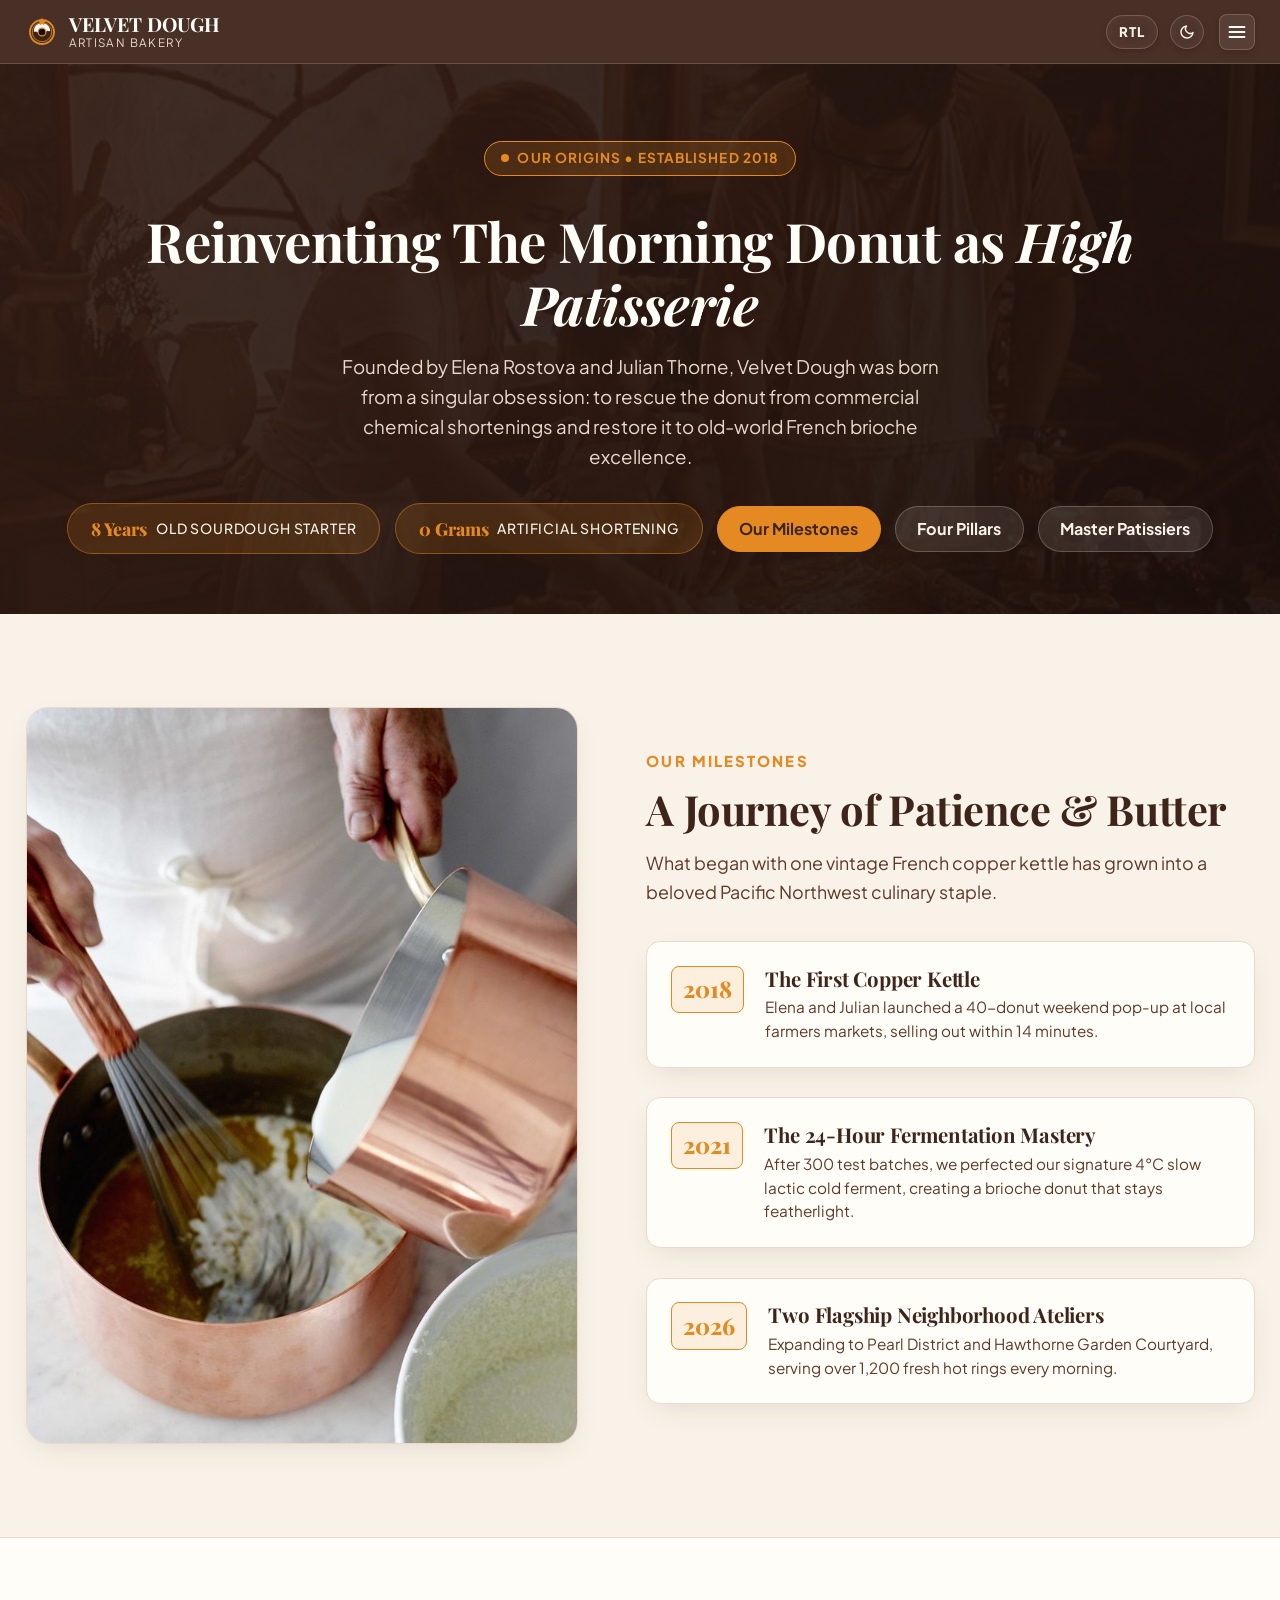
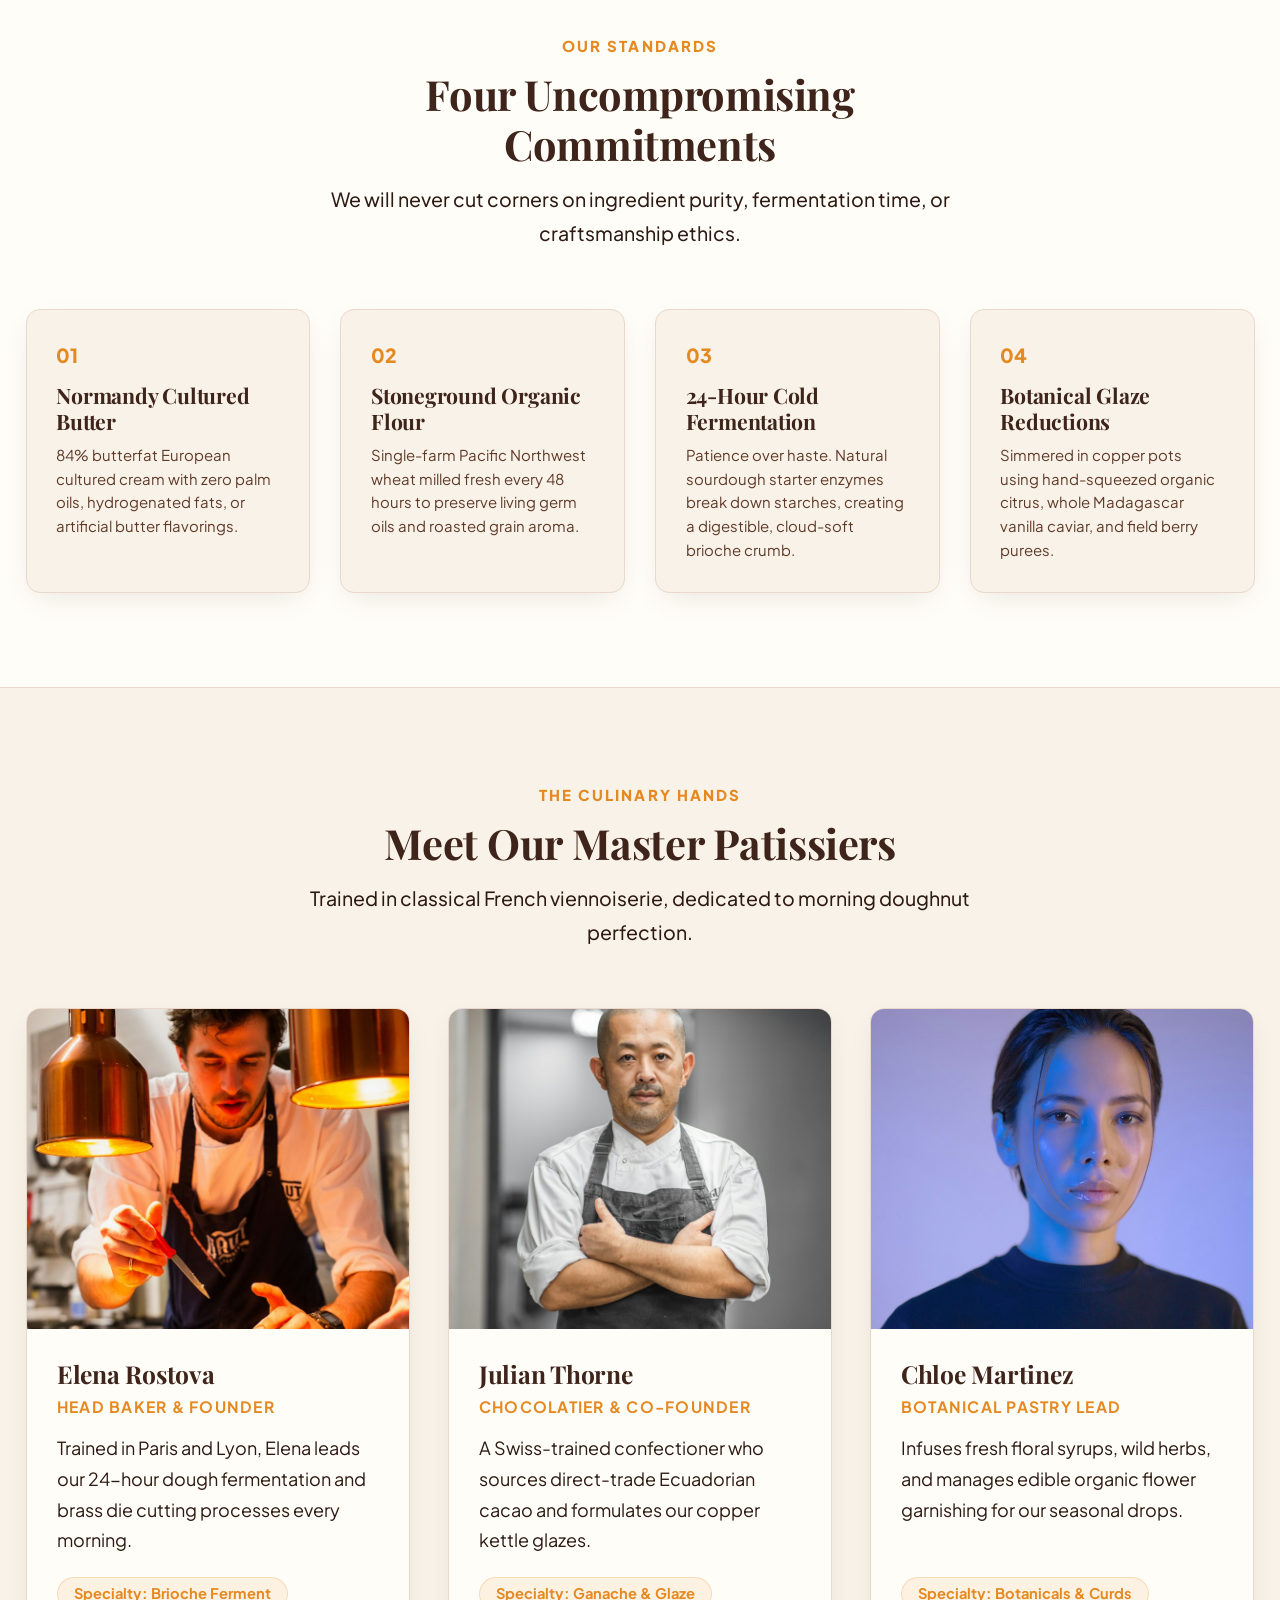
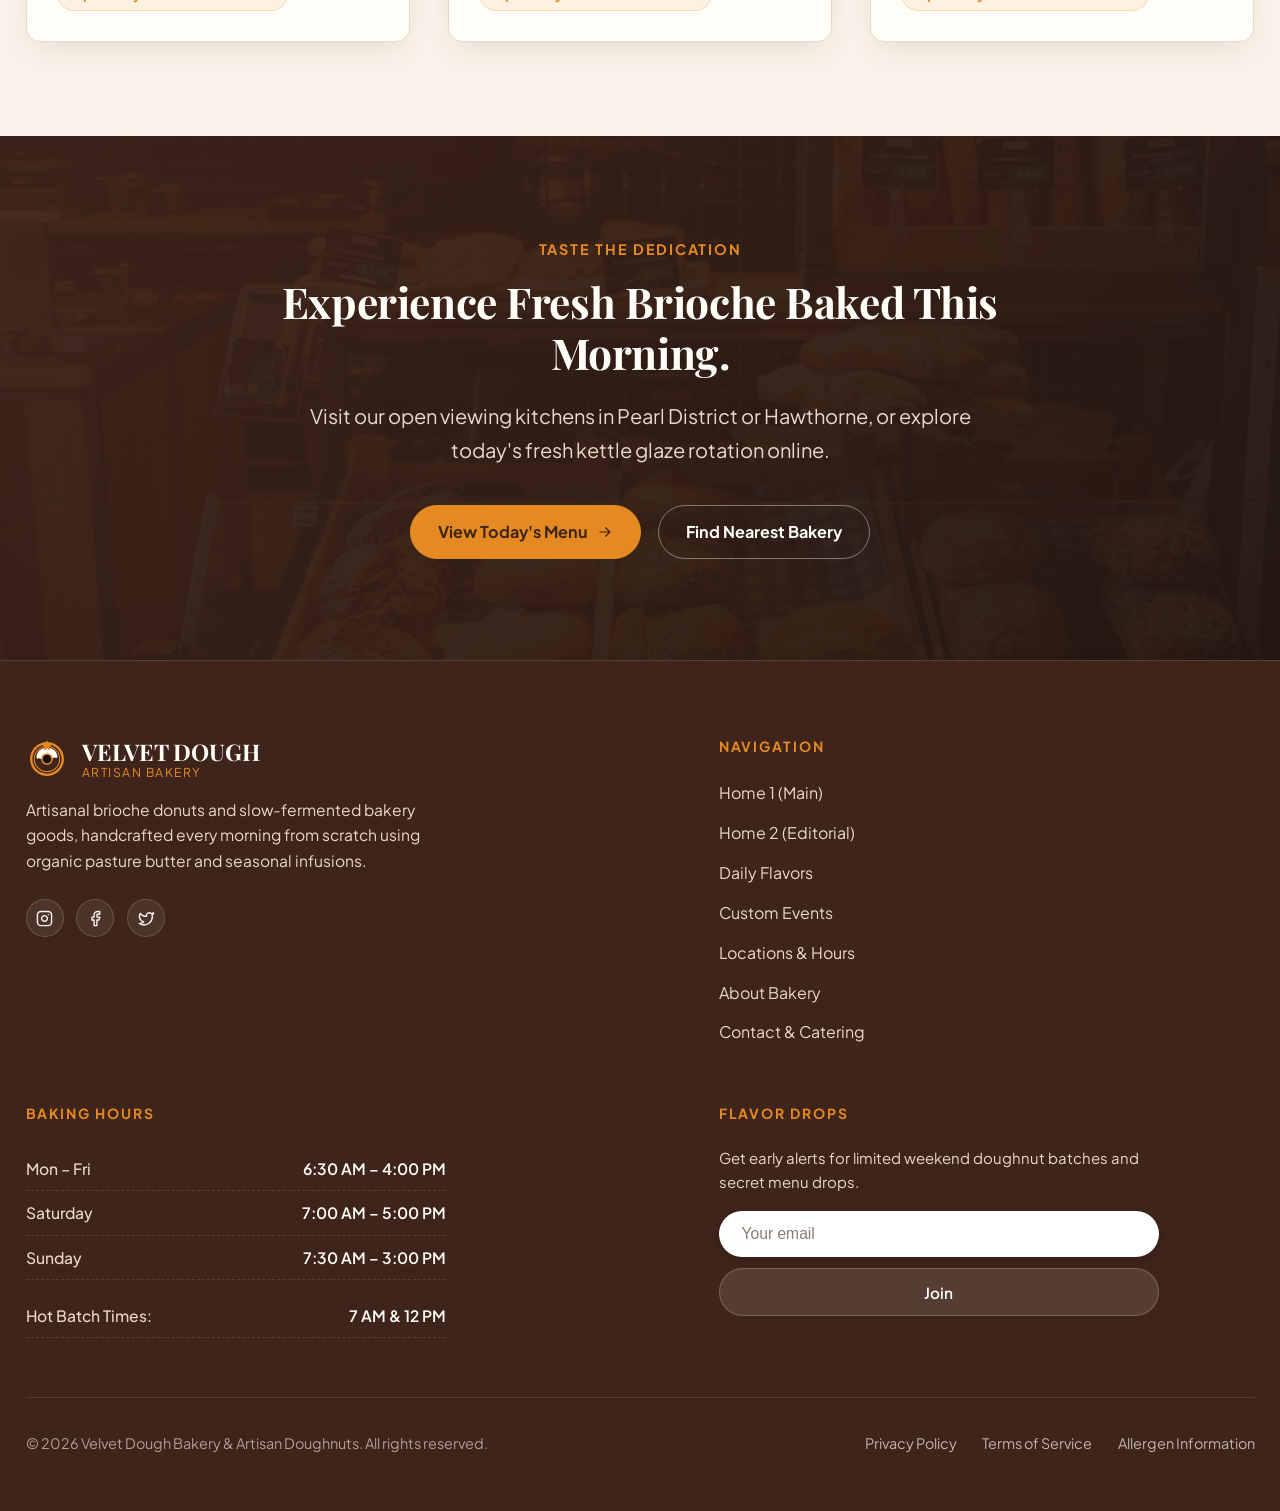
==== commit c7d841a4: "update" ====
--- a/about.html
+++ b/about.html
@@ -288,8 +288,7 @@
     <section class="about-chapters-section" id="heritage-chapters">
       <div class="site-container">
         <div class="about-chapters-grid">
-          <div
-            style="border-radius:var(--radius-lg);overflow:hidden;box-shadow:var(--shadow-warm);border:1px solid var(--border-subtle);">
+          <div class="about-chapters-media">
             <img src="assets/images/about/p39.jpg" alt="Artisan copper mixing pots and hand kneading of brioche dough"
               width="600" height="460" loading="lazy">
           </div>
--- a/assets/css/style.css
+++ b/assets/css/style.css
@@ -395,46 +395,53 @@
   flex-shrink: 0;
 }
 
-/* Luxury Capsule Pill for Theme & Direction */
+/* Individual Luxury Action Controls for Theme & Direction */
 .header-controls-pill {
   display: inline-flex;
   align-items: center;
-  gap: 0.35rem;
-  padding: 4px 6px;
+  gap: 0.55rem;
+  background: transparent;
+  border: none;
+  padding: 0;
+  box-shadow: none;
+}
+
+[data-theme="dark"] .header-controls-pill {
+  background: transparent;
+  border: none;
+  box-shadow: none;
+}
+
+.btn-control-icon {
+  width: 34px;
+  height: 34px;
+  border-radius: 50%;
+  display: inline-flex;
+  align-items: center;
+  justify-content: center;
+  color: var(--color-cream);
   background: rgba(248, 242, 232, 0.08);
   border: 1px solid rgba(234, 216, 204, 0.22);
-  border-radius: var(--radius-full);
-  backdrop-filter: blur(10px);
-  -webkit-backdrop-filter: blur(10px);
-  box-shadow: inset 0 1px 3px rgba(0, 0, 0, 0.25);
-}
-
-[data-theme="dark"] .header-controls-pill {
-  background: rgba(229, 138, 34, 0.08);
-  border-color: rgba(229, 138, 34, 0.3);
-}
-
-.btn-control-icon {
-  width: 32px;
-  height: 32px;
-  border-radius: 50%;
-  display: inline-flex;
-  align-items: center;
-  justify-content: center;
-  color: var(--color-cream);
-  background-color: transparent;
-  border: 1px solid transparent;
   cursor: pointer;
   position: relative;
   transition: all 0.25s cubic-bezier(0.16, 1, 0.3, 1);
+  backdrop-filter: blur(8px);
+  -webkit-backdrop-filter: blur(8px);
+  box-shadow: 0 2px 6px rgba(0, 0, 0, 0.2);
+}
+
+[data-theme="dark"] .btn-control-icon {
+  background: rgba(229, 138, 34, 0.08);
+  border-color: rgba(229, 138, 34, 0.3);
+  color: #FFFDF8;
 }
 
 .btn-control-icon:hover {
   background-color: var(--color-accent);
   color: #FFFDF8;
   border-color: var(--color-accent);
-  transform: scale(1.08);
-  box-shadow: 0 0 14px rgba(229, 138, 34, 0.45);
+  transform: translateY(-2px);
+  box-shadow: 0 4px 14px rgba(229, 138, 34, 0.45);
 }
 
 .btn-control-icon:active {
@@ -448,9 +455,9 @@
 
 .btn-control-icon.rtl-toggle-btn {
   width: auto;
-  min-width: 38px;
-  height: 32px;
-  padding: 0 0.6rem;
+  min-width: 42px;
+  height: 34px;
+  padding: 0 0.75rem;
   border-radius: var(--radius-full);
   font-family: var(--font-body);
   font-size: 0.78rem;
@@ -458,20 +465,32 @@
   letter-spacing: 0.05em;
   text-transform: uppercase;
   color: var(--color-cream);
+  background: rgba(248, 242, 232, 0.08);
+  border: 1px solid rgba(234, 216, 204, 0.22);
   line-height: 1;
+  backdrop-filter: blur(8px);
+  -webkit-backdrop-filter: blur(8px);
+  box-shadow: 0 2px 6px rgba(0, 0, 0, 0.2);
+}
+
+[data-theme="dark"] .btn-control-icon.rtl-toggle-btn {
+  background: rgba(229, 138, 34, 0.08);
+  border-color: rgba(229, 138, 34, 0.3);
+  color: #FFFDF8;
 }
 
 .btn-control-icon.rtl-toggle-btn:hover {
   background-color: var(--color-accent);
   color: #FFFDF8;
   border-color: var(--color-accent);
-  transform: scale(1.06);
-  box-shadow: 0 0 14px rgba(229, 138, 34, 0.45);
+  transform: translateY(-2px);
+  box-shadow: 0 4px 14px rgba(229, 138, 34, 0.45);
 }
 
 [dir="rtl"] .btn-control-icon.rtl-toggle-btn {
   background-color: var(--color-accent);
   color: #26140E;
+  border-color: var(--color-accent);
   font-weight: 800;
 }
 
@@ -509,14 +528,35 @@
 /* Mobile Toggle Hamburger Button */
 .btn-menu-toggle {
   display: none;
-  width: 38px;
-  height: 38px;
+  width: 36px;
+  height: 36px;
   border-radius: var(--radius-sm);
   align-items: center;
   justify-content: center;
   color: #FFFDF8;
   background-color: rgba(248, 242, 232, 0.08);
-  border: 1px solid rgba(234, 216, 204, 0.2);
+  border: 1px solid rgba(234, 216, 204, 0.22);
+  cursor: pointer;
+  transition: all 0.25s cubic-bezier(0.16, 1, 0.3, 1);
+  box-shadow: 0 2px 6px rgba(0, 0, 0, 0.2);
+}
+
+[data-theme="dark"] .btn-menu-toggle {
+  background-color: rgba(229, 138, 34, 0.08);
+  border-color: rgba(229, 138, 34, 0.3);
+  color: #FFFDF8;
+}
+
+.btn-menu-toggle:hover {
+  background-color: var(--color-accent);
+  color: #FFFDF8;
+  border-color: var(--color-accent);
+  transform: translateY(-2px);
+  box-shadow: 0 4px 14px rgba(229, 138, 34, 0.45);
+}
+
+.btn-menu-toggle:active {
+  transform: scale(0.92);
 }
 
 .btn-menu-toggle svg {
@@ -535,12 +575,14 @@
   z-index: 10000;
   opacity: 0;
   visibility: hidden;
+  pointer-events: none;
   transition: opacity var(--transition-normal), visibility var(--transition-normal);
 }
 
 .mobile-nav-drawer.open {
   opacity: 1;
   visibility: visible;
+  pointer-events: auto;
 }
 
 .mobile-nav-panel {
@@ -687,6 +729,44 @@
   display: flex;
   flex-direction: column;
   gap: 1rem;
+  margin-top: auto;
+}
+
+/* Mobile & Tablet Offcanvas Drawer Login Button (Prominently visible on iPad Pro 13, iPad Pro, iPad Mini & phones) */
+.mobile-drawer-login {
+  display: flex;
+  align-items: center;
+  justify-content: center;
+  gap: 0.6rem;
+  width: 100%;
+  padding: 0.95rem 1.5rem;
+  background: linear-gradient(135deg, #E58A22 0%, #D37B1B 100%);
+  color: #FFFDF8 !important;
+  font-family: var(--font-body);
+  font-size: 1rem;
+  font-weight: 700;
+  letter-spacing: 0.04em;
+  border-radius: var(--radius-full);
+  border: 1px solid rgba(255, 255, 255, 0.25);
+  box-shadow: 0 4px 16px rgba(229, 138, 34, 0.38);
+  text-decoration: none;
+  transition: all 0.25s cubic-bezier(0.16, 1, 0.3, 1);
+  cursor: pointer;
+  text-align: center;
+}
+
+.mobile-drawer-login:hover {
+  background: linear-gradient(135deg, #F59A30 0%, #E58A22 100%);
+  transform: translateY(-2px);
+  box-shadow: 0 6px 22px rgba(229, 138, 34, 0.55);
+  color: #FFFDF8 !important;
+}
+
+[data-theme="dark"] .mobile-drawer-login {
+  background: linear-gradient(135deg, #E58A22 0%, #D37B1B 100%);
+  border-color: rgba(229, 138, 34, 0.4);
+  box-shadow: 0 4px 20px rgba(229, 138, 34, 0.5);
+  color: #FFFDF8 !important;
 }
 
 .mobile-controls-row {
@@ -715,8 +795,10 @@
 
 .footer-grid {
   display: grid;
-  grid-template-columns: 2fr 1fr 1fr 1.5fr;
-  gap: 2.5rem;
+  grid-template-columns: 1.35fr auto auto 1.35fr;
+  column-gap: clamp(2.5rem, 4.5vw, 5.5rem);
+  row-gap: 2.5rem;
+  align-items: start;
   margin-bottom: 3.5rem;
 }
 
@@ -835,6 +917,7 @@
   display: flex;
   flex-direction: column;
   gap: 0.65rem;
+  white-space: nowrap;
 }
 
 .footer-nav-link {
@@ -850,6 +933,9 @@
 .footer-hours-item {
   display: flex;
   justify-content: space-between;
+  align-items: center;
+  gap: 2rem;
+  white-space: nowrap;
   font-size: 0.88rem;
   color: var(--color-beige);
   margin-bottom: 0.45rem;
@@ -1094,19 +1180,35 @@
   gap: 0.5rem;
   background-color: transparent;
   color: var(--text-main);
-  border: 1px solid var(--text-main);
+  border: 2px solid var(--color-accent);
   font-weight: 700;
   font-size: 0.95rem;
   padding: 0.75rem 1.6rem;
   border-radius: var(--radius-full);
   transition: all var(--transition-fast);
   cursor: pointer;
+  box-shadow: 0 2px 8px rgba(229, 138, 34, 0.18);
 }
 
 .btn-secondary:hover {
-  background-color: var(--text-main);
-  color: var(--bg-body);
+  background-color: var(--color-accent);
+  color: #FFFDF8;
+  border-color: var(--color-accent);
   transform: translateY(-2px);
+  box-shadow: 0 6px 20px rgba(229, 138, 34, 0.4);
+}
+
+[data-theme="dark"] .btn-secondary {
+  color: #FFFDF8;
+  border: 2px solid var(--color-accent);
+  background-color: rgba(229, 138, 34, 0.08);
+  box-shadow: 0 2px 10px rgba(229, 138, 34, 0.2);
+}
+
+[data-theme="dark"] .btn-secondary:hover {
+  background-color: var(--color-accent);
+  color: #FFFDF8;
+  box-shadow: 0 6px 22px rgba(229, 138, 34, 0.5);
 }
 
 .btn-dark-secondary {
@@ -1335,6 +1437,19 @@
   font-size: 1.05rem;
   color: var(--text-muted);
   line-height: 1.6;
+}
+
+.section-header {
+  margin-bottom: 3.5rem;
+  text-align: left;
+}
+
+.section-lead {
+  font-size: 1.05rem;
+  color: var(--text-muted);
+  line-height: 1.6;
+  margin: 0;
+  max-width: 100%;
 }
 
 /* Flavors Grid: 4 Even Cards */
@@ -2361,7 +2476,7 @@
   overflow: hidden;
   box-shadow: var(--shadow-warm);
   display: grid;
-  grid-template-columns: 1fr 1.2fr;
+  grid-template-columns: minmax(220px, 280px) 1fr;
   transition: transform var(--transition-normal), border-color var(--transition-fast);
 }
 
@@ -2377,20 +2492,29 @@
 
 .menu-wide-media {
   height: 100%;
-  min-height: 220px;
+  min-height: 200px;
+  max-height: 230px;
 }
 
 .menu-wide-media img {
   width: 100%;
   height: 100%;
   object-fit: cover;
+  display: block;
 }
 
 .menu-wide-body {
-  padding: 1.5rem;
+  padding: 1.4rem 1.6rem;
   display: flex;
   flex-direction: column;
-  justify-content: space-between;
+  justify-content: center;
+  gap: 1.15rem;
+}
+
+.menu-wide-body .flavor-card-footer {
+  margin-top: 0;
+  padding-top: 0.85rem;
+  width: 100%;
 }
 
 /* ==========================================================================
@@ -2633,6 +2757,22 @@
   gap: 4rem;
 }
 
+.event-palette-media {
+  border-radius: var(--radius-lg);
+  overflow: hidden;
+  box-shadow: var(--shadow-warm);
+  border: 1px solid var(--border-subtle);
+  width: 100%;
+  height: 100%;
+}
+
+.event-palette-media img {
+  width: 100%;
+  height: 100%;
+  object-fit: cover;
+  display: block;
+}
+
 .event-swatches-box {
   display: flex;
   gap: 1rem;
@@ -2775,22 +2915,39 @@
 .locations-status-ticker {
   display: inline-flex;
   align-items: center;
-  gap: 1.5rem;
+  justify-content: center;
+  gap: 1.2rem;
   background-color: rgba(248, 242, 232, 0.1);
   border: 1px solid rgba(234, 216, 204, 0.25);
-  padding: 0.6rem 1.4rem;
+  padding: 0.65rem 1.6rem;
   border-radius: var(--radius-full);
   margin-top: 2rem;
-  flex-wrap: wrap;
+  backdrop-filter: blur(8px);
+  -webkit-backdrop-filter: blur(8px);
 }
 
 .status-ticker-badge {
   color: var(--color-accent);
   font-weight: 700;
+  font-size: 0.9rem;
+  display: inline-flex;
+  align-items: center;
+  gap: 0.45rem;
+}
+
+.ticker-dot {
+  color: var(--color-beige);
+  opacity: 0.7;
+}
+
+.ticker-item {
   font-size: 0.88rem;
-  display: flex;
-  align-items: center;
-  gap: 0.4rem;
+  color: var(--color-cream);
+}
+
+.ticker-item.ticker-highlight {
+  color: var(--color-accent);
+  font-weight: 700;
 }
 
 /* ==========================================================================
@@ -3229,6 +3386,22 @@
   gap: 4rem;
 }
 
+.about-chapters-media {
+  border-radius: var(--radius-lg);
+  overflow: hidden;
+  box-shadow: var(--shadow-warm);
+  border: 1px solid var(--border-subtle);
+  width: 100%;
+  height: 100%;
+}
+
+.about-chapters-media img {
+  width: 100%;
+  height: 100%;
+  object-fit: cover;
+  display: block;
+}
+
 .about-chapters-list {
   display: flex;
   flex-direction: column;
@@ -3392,12 +3565,30 @@
 
 .team-specialty-tag {
   font-size: 0.78rem;
+  font-weight: 600;
   color: var(--color-accent);
   background-color: rgba(229, 138, 34, 0.1);
-  padding: 0.25rem 0.65rem;
-  border-radius: var(--radius-sm);
-  display: inline-block;
+  padding: 0.32rem 0.85rem;
+  border-radius: var(--radius-full);
+  display: inline-flex;
+  align-items: center;
+  align-self: flex-start;
+  width: fit-content;
   margin-top: auto;
+  border: 1px solid rgba(229, 138, 34, 0.22);
+  line-height: 1.3;
+  transition: all var(--transition-fast);
+}
+
+.team-card:hover .team-specialty-tag {
+  background-color: rgba(229, 138, 34, 0.18);
+  border-color: var(--color-accent);
+}
+
+[data-theme="dark"] .team-specialty-tag {
+  background-color: rgba(229, 138, 34, 0.12);
+  border-color: rgba(229, 138, 34, 0.3);
+  color: #FFAE42;
 }
 
 /* ==========================================================================
@@ -3809,21 +4000,180 @@
 .contact-form-side {
   display: flex;
   flex-direction: column;
-  justify-content: space-between;
+  gap: 1.5rem;
 }
 
 .contact-form-media {
   border-radius: var(--radius-md);
   overflow: hidden;
-  height: 280px;
+  height: 230px;
   box-shadow: var(--shadow-warm);
-  margin-bottom: 2rem;
 }
 
 .contact-form-media img {
   width: 100%;
   height: 100%;
   object-fit: cover;
+}
+
+/* Concierge Quick Info Card (Fills middle gap with valuable contact info) */
+.concierge-quick-info {
+  background-color: var(--bg-body);
+  border: 1px solid var(--border-subtle);
+  border-radius: var(--radius-md);
+  padding: 1.4rem 1.6rem;
+  box-shadow: var(--shadow-warm);
+}
+
+[data-theme="dark"] .concierge-quick-info {
+  background-color: #0d0a08;
+  border-color: rgba(229, 138, 34, 0.2);
+}
+
+.quick-info-header {
+  margin-bottom: 0.85rem;
+}
+
+.quick-info-badge {
+  display: inline-block;
+  font-size: 0.72rem;
+  font-weight: 700;
+  color: var(--color-accent);
+  text-transform: uppercase;
+  letter-spacing: 0.1em;
+  margin-bottom: 0.25rem;
+}
+
+.quick-info-title {
+  font-size: 1.08rem;
+  color: var(--text-main);
+  line-height: 1.25;
+}
+
+.quick-info-grid {
+  display: flex;
+  flex-direction: column;
+  gap: 0.75rem;
+  margin-bottom: 0.95rem;
+  padding-bottom: 0.95rem;
+  border-bottom: 1px solid var(--border-subtle);
+}
+
+[data-theme="dark"] .quick-info-grid {
+  border-color: rgba(229, 138, 34, 0.18);
+}
+
+.quick-info-item {
+  display: flex;
+  align-items: center;
+  gap: 0.85rem;
+  padding: 0.65rem 0.9rem;
+  border-radius: var(--radius-sm);
+  background: rgba(229, 138, 34, 0.05);
+  border: 1px solid rgba(229, 138, 34, 0.14);
+  transition: all var(--transition-fast);
+}
+
+.quick-info-item:hover {
+  background: rgba(229, 138, 34, 0.09);
+  border-color: rgba(229, 138, 34, 0.28);
+}
+
+[data-theme="dark"] .quick-info-item {
+  background: rgba(229, 138, 34, 0.08);
+  border-color: rgba(229, 138, 34, 0.2);
+}
+
+.quick-info-icon {
+  width: 38px;
+  height: 38px;
+  border-radius: 50%;
+  background: rgba(229, 138, 34, 0.14);
+  color: var(--color-accent);
+  display: inline-flex;
+  align-items: center;
+  justify-content: center;
+  flex-shrink: 0;
+  box-shadow: 0 2px 6px rgba(229, 138, 34, 0.15);
+}
+
+.quick-info-icon svg {
+  width: 18px;
+  height: 18px;
+}
+
+.quick-info-content {
+  display: flex;
+  flex-direction: column;
+  gap: 0.15rem;
+  min-width: 0;
+}
+
+.quick-info-label {
+  display: block;
+  font-size: 0.72rem;
+  font-weight: 700;
+  text-transform: uppercase;
+  letter-spacing: 0.06em;
+  color: var(--text-muted);
+  line-height: 1.2;
+  white-space: nowrap;
+}
+
+.quick-info-value {
+  display: block;
+  font-size: 0.98rem;
+  font-weight: 700;
+  color: var(--text-main);
+  text-decoration: none;
+  line-height: 1.3;
+  white-space: nowrap;
+}
+
+a.quick-info-value {
+  color: var(--color-accent);
+}
+
+a.quick-info-value:hover {
+  color: var(--color-accent-hover);
+  text-decoration: underline;
+}
+
+[data-theme="dark"] .quick-info-value {
+  color: #FFFDF8;
+}
+
+[data-theme="dark"] a.quick-info-value {
+  color: var(--color-accent);
+}
+
+.quick-info-status {
+  display: flex;
+  align-items: center;
+  gap: 0.55rem;
+  font-size: 0.82rem;
+  color: var(--text-muted);
+}
+
+.status-indicator-dot {
+  width: 8px;
+  height: 8px;
+  border-radius: 50%;
+  background-color: #2F6F3E;
+  box-shadow: 0 0 0 3px rgba(47, 111, 62, 0.2);
+  animation: pulseDot 2s infinite;
+  flex-shrink: 0;
+}
+
+[data-theme="dark"] .status-indicator-dot {
+  background-color: #55E07B;
+  box-shadow: 0 0 0 3px rgba(85, 224, 123, 0.25);
+}
+
+@keyframes pulseDot {
+  0% { transform: scale(0.95); opacity: 0.8; }
+  50% { transform: scale(1.15); opacity: 1; }
+  100% { transform: scale(0.95); opacity: 0.8; }
 }
 
 .concierge-promise-box {
@@ -4035,64 +4385,99 @@
   background-color: var(--bg-body);
 }
 
+.contact-faq-section .section-header {
+  margin-bottom: 3.5rem;
+}
+
 .contact-faq-grid {
   display: grid;
   grid-template-columns: repeat(2, 1fr);
   gap: 2rem;
+  margin-top: 2.5rem;
 }
 
 .contact-faq-card {
   background-color: var(--bg-surface);
   border: 1px solid var(--border-subtle);
   border-radius: var(--radius-md);
-  padding: 2rem;
-  box-shadow: var(--shadow-warm);
+  padding: 2.25rem 2rem;
+  box-shadow: 0 8px 24px rgba(62, 36, 26, 0.08);
   display: flex;
   flex-direction: column;
   justify-content: space-between;
   height: 100%;
-  transition: transform var(--transition-normal), border-color var(--transition-fast);
+  transition: transform var(--transition-normal), border-color var(--transition-fast), box-shadow var(--transition-fast);
 }
 
 .contact-faq-card:hover {
   transform: translateY(-4px);
   border-color: var(--color-accent);
+  box-shadow: 0 14px 32px rgba(229, 138, 34, 0.18);
 }
 
 [data-theme="dark"] .contact-faq-card {
   background-color: #0d0a08;
-  border-color: rgba(229, 138, 34, 0.2);
+  border-color: rgba(229, 138, 34, 0.25);
+  box-shadow: 0 8px 28px rgba(0, 0, 0, 0.6);
+}
+
+[data-theme="dark"] .contact-faq-card:hover {
+  border-color: var(--color-accent);
+  box-shadow: 0 14px 36px rgba(229, 138, 34, 0.35);
 }
 
 .faq-card-header {
   display: flex;
+  flex-direction: column;
   align-items: flex-start;
-  justify-content: space-between;
-  gap: 1rem;
-  margin-bottom: 0.85rem;
+  gap: 0.85rem;
+  margin-bottom: 1rem;
 }
 
 .faq-card-title {
-  font-size: 1.15rem;
-  color: var(--text-main);
+  font-size: 1.25rem;
+  font-weight: 700;
+  color: #1F110B;
   line-height: 1.35;
+  letter-spacing: -0.01em;
+}
+
+[data-theme="dark"] .faq-card-title {
+  color: #FFFDF8;
 }
 
 .faq-badge {
-  font-size: 0.72rem;
-  font-weight: 700;
-  color: var(--color-accent);
-  background: rgba(229, 138, 34, 0.1);
-  padding: 0.2rem 0.55rem;
+  font-size: 0.8rem;
+  font-weight: 800;
+  color: #C86C08;
+  background: rgba(229, 138, 34, 0.14);
+  padding: 0.32rem 0.85rem;
   border-radius: var(--radius-full);
+  border: 1.5px solid rgba(229, 138, 34, 0.35);
   white-space: nowrap;
-  flex-shrink: 0;
+  letter-spacing: 0.06em;
+  text-transform: uppercase;
+  display: inline-flex;
+  align-items: center;
+  box-shadow: 0 2px 6px rgba(229, 138, 34, 0.1);
+}
+
+[data-theme="dark"] .faq-badge {
+  background: rgba(229, 138, 34, 0.16);
+  border-color: rgba(229, 138, 34, 0.45);
+  color: #FFB347;
+  box-shadow: 0 2px 8px rgba(0, 0, 0, 0.4);
 }
 
 .faq-card-desc {
-  font-size: 0.9rem;
-  color: var(--text-muted);
-  line-height: 1.6;
+  font-size: 1.02rem;
+  color: #2D1A12;
+  line-height: 1.7;
+  font-weight: 450;
+}
+
+[data-theme="dark"] .faq-card-desc {
+  color: #F8F2E8;
 }
 
 /* ==========================================================================
@@ -4670,19 +5055,18 @@
 .login-controls-pill {
   display: inline-flex;
   align-items: center;
-  gap: 0.35rem;
-  padding: 4px 6px;
+  gap: 0.55rem;
+  background: transparent;
+  border: none;
+  box-shadow: none;
+  padding: 0;
+}
+
+.login-controls-pill .btn-control-icon {
   background: rgba(62, 36, 26, 0.08);
-  border: 1px solid rgba(62, 36, 26, 0.18);
-  border-radius: var(--radius-full);
-  backdrop-filter: blur(10px);
-  -webkit-backdrop-filter: blur(10px);
-  box-shadow: 0 4px 14px rgba(62, 36, 26, 0.08);
-  transition: all var(--transition-fast);
-}
-
-.login-controls-pill .btn-control-icon {
+  border: 1px solid rgba(62, 36, 26, 0.2);
   color: var(--color-espresso);
+  box-shadow: 0 2px 6px rgba(62, 36, 26, 0.08);
 }
 
 .login-controls-pill .btn-control-icon:hover {
@@ -4691,14 +5075,11 @@
   border-color: var(--color-accent);
 }
 
-[data-theme="dark"] .login-controls-pill {
+[data-theme="dark"] .login-controls-pill .btn-control-icon {
   background: rgba(229, 138, 34, 0.12);
   border-color: rgba(229, 138, 34, 0.35);
-  box-shadow: 0 4px 20px rgba(0, 0, 0, 0.6);
-}
-
-[data-theme="dark"] .login-controls-pill .btn-control-icon {
-  color: #FFFDF8;
+  color: #FFFDF8;
+  box-shadow: 0 4px 14px rgba(0, 0, 0, 0.5);
 }
 
 [data-theme="dark"] .login-controls-pill .btn-control-icon:hover {
@@ -5046,12 +5427,434 @@
   }
 }
 
-
-
-
-
-
-
-
-
-
+/* ==========================================================================
+   LUXURY BRANDED CUSTOM SELECT DROPDOWN
+   Replaces default OS browser select popup with styled bakery UI
+   ========================================================================== */
+.custom-select-wrapper {
+  position: relative;
+  width: 100%;
+}
+
+.custom-select-trigger {
+  width: 100%;
+  display: flex;
+  align-items: center;
+  justify-content: space-between;
+  padding: 0.75rem 1rem;
+  background-color: var(--bg-surface-alt);
+  border: 1px solid var(--border-subtle);
+  border-radius: var(--radius-sm);
+  color: var(--text-main);
+  font-family: inherit;
+  font-size: 0.92rem;
+  cursor: pointer;
+  text-align: left;
+  outline: none;
+  transition: all var(--transition-fast);
+}
+
+.custom-select-wrapper.open .custom-select-trigger,
+.custom-select-trigger:focus-visible {
+  border-color: var(--color-accent);
+  box-shadow: 0 0 0 3px rgba(229, 138, 34, 0.2);
+}
+
+.custom-select-text {
+  flex: 1;
+  white-space: nowrap;
+  overflow: hidden;
+  text-overflow: ellipsis;
+  font-weight: 500;
+}
+
+.custom-select-arrow {
+  display: inline-flex;
+  align-items: center;
+  justify-content: center;
+  color: var(--color-accent);
+  margin-left: 0.5rem;
+  transition: transform var(--transition-fast);
+  flex-shrink: 0;
+}
+
+.custom-select-wrapper.open .custom-select-arrow {
+  transform: rotate(180deg);
+}
+
+.custom-select-options {
+  position: absolute;
+  top: calc(100% + 4px);
+  left: 0;
+  right: 0;
+  background-color: var(--bg-surface);
+  border: 1px solid var(--color-accent);
+  border-radius: var(--radius-md);
+  box-shadow: 0 14px 36px rgba(62, 36, 26, 0.25);
+  z-index: 1000;
+  max-height: 250px;
+  overflow-y: auto;
+  opacity: 0;
+  visibility: hidden;
+  transform: translateY(-6px);
+  transition: opacity 0.2s cubic-bezier(0.16, 1, 0.3, 1), transform 0.2s cubic-bezier(0.16, 1, 0.3, 1), visibility 0.2s;
+  padding: 0.4rem;
+}
+
+.custom-select-wrapper.open .custom-select-options {
+  opacity: 1;
+  visibility: visible;
+  transform: translateY(0);
+}
+
+.custom-select-option {
+  padding: 0.7rem 0.95rem;
+  font-size: 0.9rem;
+  color: var(--text-main);
+  border-radius: var(--radius-sm);
+  cursor: pointer;
+  transition: background-color var(--transition-fast), color var(--transition-fast);
+  display: flex;
+  align-items: center;
+  justify-content: space-between;
+}
+
+.custom-select-option:hover {
+  background-color: rgba(229, 138, 34, 0.15);
+  color: var(--color-accent);
+  font-weight: 600;
+}
+
+.custom-select-option.selected {
+  background-color: rgba(229, 138, 34, 0.22);
+  color: var(--color-accent-hover);
+  font-weight: 700;
+}
+
+.custom-select-option.selected::after {
+  content: "✓";
+  font-weight: 800;
+  color: var(--color-accent);
+  margin-left: 0.5rem;
+}
+
+/* Dark Mode Support for Custom Select */
+[data-theme="dark"] .custom-select-trigger {
+  background-color: #14100c;
+  border-color: rgba(229, 138, 34, 0.25);
+  color: #FFFDF8;
+}
+
+[data-theme="dark"] .custom-select-options {
+  background-color: #14100c;
+  border-color: rgba(229, 138, 34, 0.35);
+  box-shadow: 0 16px 40px rgba(0, 0, 0, 0.85);
+}
+
+[data-theme="dark"] .custom-select-option {
+  color: #FFFDF8;
+}
+
+[data-theme="dark"] .custom-select-option:hover {
+  background-color: rgba(229, 138, 34, 0.22);
+  color: #FFFDF8;
+}
+
+[data-theme="dark"] .custom-select-option.selected {
+  background-color: rgba(229, 138, 34, 0.3);
+  color: #FFFDF8;
+}
+
+/* Fallback styling for native select/options */
+select option {
+  background-color: var(--bg-surface);
+  color: var(--text-main);
+}
+
+[data-theme="dark"] select option {
+  background-color: #14100c;
+  color: #FFFDF8;
+}
+
+/* ==========================================================================
+   LUXURY ARTISAN CUSTOM DATEPICKER COMPONENT
+   ========================================================================== */
+.custom-datepicker-wrapper {
+  position: relative;
+  width: 100%;
+}
+
+.custom-datepicker-trigger {
+  width: 100%;
+  padding: 0.85rem 1.15rem;
+  background-color: var(--bg-surface);
+  border: 1px solid var(--border-subtle);
+  border-radius: var(--radius-sm);
+  color: var(--text-main);
+  font-family: var(--font-body);
+  font-size: 0.95rem;
+  font-weight: 500;
+  display: flex;
+  align-items: center;
+  justify-content: space-between;
+  text-align: left;
+  cursor: pointer;
+  outline: none;
+  transition: all var(--transition-fast);
+  box-shadow: 0 1px 3px rgba(62, 36, 26, 0.04);
+  box-sizing: border-box;
+}
+
+.custom-datepicker-trigger:hover,
+.custom-datepicker-wrapper.open .custom-datepicker-trigger {
+  border-color: var(--color-accent);
+  box-shadow: 0 0 0 3px rgba(229, 138, 34, 0.18);
+}
+
+.custom-datepicker-trigger .datepicker-value {
+  color: var(--text-main);
+  font-weight: 600;
+}
+
+.custom-datepicker-trigger .datepicker-placeholder {
+  color: var(--text-muted);
+  opacity: 0.85;
+}
+
+.custom-datepicker-trigger .datepicker-icon {
+  color: var(--color-accent);
+  display: flex;
+  align-items: center;
+  flex-shrink: 0;
+  transition: transform var(--transition-fast);
+}
+
+.custom-datepicker-wrapper.open .custom-datepicker-trigger .datepicker-icon {
+  transform: scale(1.1);
+}
+
+/* Dark Mode Trigger */
+[data-theme="dark"] .custom-datepicker-trigger {
+  background-color: #14100c;
+  border-color: rgba(229, 138, 34, 0.25);
+  color: #FFFDF8;
+}
+
+[data-theme="dark"] .custom-datepicker-trigger .datepicker-value {
+  color: #FFFDF8;
+}
+
+[data-theme="dark"] .custom-datepicker-trigger .datepicker-placeholder {
+  color: rgba(234, 216, 204, 0.65);
+}
+
+/* Calendar Popup */
+.custom-datepicker-popup {
+  position: absolute;
+  top: calc(100% + 6px);
+  left: 0;
+  width: 100%;
+  min-width: 290px;
+  max-width: 360px;
+  background-color: var(--bg-surface);
+  border: 1.5px solid rgba(229, 138, 34, 0.35);
+  border-radius: var(--radius-md);
+  box-shadow: 0 16px 40px rgba(62, 36, 26, 0.22);
+  padding: 1.15rem;
+  z-index: 9999;
+  display: none;
+  box-sizing: border-box;
+}
+
+.custom-datepicker-wrapper.open .custom-datepicker-popup {
+  display: block;
+  animation: datepickerFadeIn 0.2s cubic-bezier(0.16, 1, 0.3, 1);
+}
+
+@keyframes datepickerFadeIn {
+  from {
+    opacity: 0;
+    transform: translateY(-6px);
+  }
+  to {
+    opacity: 1;
+    transform: translateY(0);
+  }
+}
+
+[data-theme="dark"] .custom-datepicker-popup {
+  background-color: #14100c;
+  border-color: rgba(229, 138, 34, 0.38);
+  box-shadow: 0 16px 44px rgba(0, 0, 0, 0.85);
+}
+
+/* Header: Month/Year navigation */
+.datepicker-header {
+  display: flex;
+  align-items: center;
+  justify-content: space-between;
+  margin-bottom: 0.9rem;
+  padding-bottom: 0.65rem;
+  border-bottom: 1px solid rgba(229, 138, 34, 0.18);
+}
+
+.datepicker-month-year {
+  font-family: var(--font-heading);
+  font-size: 1.05rem;
+  font-weight: 700;
+  color: var(--color-espresso);
+}
+
+[data-theme="dark"] .datepicker-month-year {
+  color: #FFFDF8;
+}
+
+.datepicker-nav-btn {
+  width: 32px;
+  height: 32px;
+  border-radius: 50%;
+  border: 1px solid rgba(229, 138, 34, 0.3);
+  background: rgba(229, 138, 34, 0.08);
+  color: var(--color-accent);
+  display: inline-flex;
+  align-items: center;
+  justify-content: center;
+  cursor: pointer;
+  transition: all var(--transition-fast);
+}
+
+.datepicker-nav-btn:hover {
+  background: var(--color-accent);
+  color: #FFFDF8;
+  border-color: var(--color-accent);
+}
+
+/* Weekday header row */
+.datepicker-weekdays {
+  display: grid;
+  grid-template-columns: repeat(7, 1fr);
+  text-align: center;
+  font-size: 0.76rem;
+  font-weight: 700;
+  text-transform: uppercase;
+  letter-spacing: 0.06em;
+  color: var(--color-accent);
+  margin-bottom: 0.5rem;
+}
+
+/* Days grid */
+.datepicker-days {
+  display: grid;
+  grid-template-columns: repeat(7, 1fr);
+  gap: 4px;
+}
+
+.datepicker-day {
+  aspect-ratio: 1;
+  display: flex;
+  align-items: center;
+  justify-content: center;
+  font-size: 0.88rem;
+  font-weight: 500;
+  border-radius: var(--radius-sm);
+  border: none;
+  background: transparent;
+  color: var(--text-main);
+  cursor: pointer;
+  transition: all var(--transition-fast);
+  padding: 0;
+}
+
+[data-theme="dark"] .datepicker-day {
+  color: #FFFDF8;
+}
+
+.datepicker-day:hover:not(.empty):not(.disabled) {
+  background: rgba(229, 138, 34, 0.18);
+  color: var(--color-accent);
+}
+
+.datepicker-day.today {
+  border: 1.5px solid var(--color-accent);
+  font-weight: 700;
+}
+
+.datepicker-day.selected {
+  background: var(--color-accent) !important;
+  color: #FFFDF8 !important;
+  font-weight: 700;
+  box-shadow: 0 2px 8px rgba(229, 138, 34, 0.4);
+}
+
+.datepicker-day.other-month {
+  color: var(--text-muted);
+  opacity: 0.35;
+}
+
+.datepicker-day.disabled {
+  opacity: 0.25;
+  cursor: not-allowed;
+  pointer-events: none;
+}
+
+/* Footer (Today / Clear) */
+.datepicker-footer {
+  display: flex;
+  justify-content: space-between;
+  align-items: center;
+  margin-top: 0.85rem;
+  padding-top: 0.65rem;
+  border-top: 1px solid rgba(229, 138, 34, 0.18);
+}
+
+.datepicker-action-btn {
+  font-size: 0.84rem;
+  font-weight: 700;
+  background: transparent;
+  border: none;
+  color: var(--color-accent);
+  cursor: pointer;
+  padding: 0.3rem 0.6rem;
+  border-radius: var(--radius-sm);
+  transition: all var(--transition-fast);
+}
+
+.datepicker-action-btn:hover {
+  background: rgba(229, 138, 34, 0.12);
+  color: var(--color-accent-hover);
+}
+
+.datepicker-action-btn.clear-btn {
+  color: var(--text-muted);
+}
+
+.datepicker-action-btn.clear-btn:hover {
+  color: #E24B4B;
+  background: rgba(226, 75, 75, 0.1);
+}
+
+/* Mobile Screens (<= 480px: Pixel 9, Pixel 10 Pro, iPhone) */
+@media (max-width: 480px) {
+  .custom-datepicker-popup {
+    left: 0 !important;
+    right: 0 !important;
+    width: 100% !important;
+    min-width: 0 !important;
+    max-width: 100% !important;
+    padding: 0.85rem !important;
+  }
+
+  .datepicker-day {
+    font-size: 0.82rem;
+  }
+}
+
+
+
+
+
+
+
+
+
+
--- a/assets/css/responsive.css
+++ b/assets/css/responsive.css
@@ -10,36 +10,398 @@
   }
 }
 
-/* Medium Desktop / Small Laptop (1025px - 1200px) */
-@media (max-width: 1200px) {
+/* Desktop Screens (> 1380px): Mobile drawer, backdrop & panel strictly hidden */
+@media (min-width: 1381px) {
+  .mobile-nav-drawer {
+    display: none !important;
+    opacity: 0 !important;
+    visibility: hidden !important;
+    pointer-events: none !important;
+  }
+}
+
+/* Tablet (iPad Pro, iPad Pro 13, iPad Air, Surface, Tablets) & Mobile Breakpoint (<= 1380px) */
+@media (max-width: 1380px) {
   .header-nav {
-    gap: 0.85rem;
-    margin: 0 0.5rem;
-  }
-  .nav-link, .dropdown-toggle {
-    font-size: 0.86rem;
-    padding: 0.35rem 0.5rem;
-  }
-  .btn-login {
-    padding: 0.4rem 0.85rem;
-    font-size: 0.82rem;
-  }
-}
-
-/* Tablet & Mobile Breakpoint (<= 1024px) */
-@media (max-width: 1024px) {
-  .header-nav {
-    display: none; /* Collapsed into mobile offcanvas drawer */
+    display: none !important; /* Collapsed into mobile offcanvas drawer */
   }
 
   .btn-menu-toggle {
-    display: inline-flex; /* Hamburger button visible */
-  }
-
-  /* Hide login button from header on mobile — it lives in the drawer only */
+    display: inline-flex !important; /* Hamburger menu button visible on iPad Pro, iPad Pro 13 & all tablets */
+  }
+
+  /* Hide login button from header on tablet/mobile — accessible via offcanvas drawer */
   .btn-login {
     display: none !important;
   }
+
+  /* Header Actions Spacing on iPad Mini, iPad Air, iPad Pro (768px - 1380px) */
+  .header-actions {
+    gap: 0.85rem !important;
+  }
+
+  .header-controls-pill {
+    gap: 0.7rem !important;
+    padding: 0 !important;
+  }
+
+  /* ==========================================================================
+     TABLET VIEW TYPOGRAPHY ENHANCEMENT (IPAD PRO 13, IPAD PRO, IPAD MINI: 768px - 1380px)
+     GLOBAL FONT SIZE INCREASE & BRIGHT TEXT ACROSS ALL SECTIONS
+     ========================================================================== */
+  /* 1. Global Base Font Size Scaling on Tablets */
+  html {
+    font-size: 17px;
+  }
+
+  /* 2. Section Titles, Eyebrows & Lead Paragraphs Across All Pages */
+  .section-eyebrow {
+    font-size: 0.88rem !important;
+    letter-spacing: 0.14em !important;
+    font-weight: 800 !important;
+  }
+
+  .section-title {
+    font-size: 2.45rem !important;
+    line-height: 1.2 !important;
+  }
+
+  .section-lead,
+  .section-subtitle,
+  .section-desc,
+  .section-head p {
+    font-size: 1.15rem !important;
+    line-height: 1.7 !important;
+    color: #2D1A12 !important;
+    font-weight: 450 !important;
+    max-width: 760px !important;
+  }
+
+  /* 3. Hero Sections Across All Pages */
+  .hero-title {
+    font-size: 3.1rem !important;
+    line-height: 1.14 !important;
+  }
+
+  .hero-lead,
+  .hero-desc,
+  .home2-hero-lead,
+  .about-hero-lead,
+  .contact-hero-lead,
+  .locations-hero-section p {
+    font-size: 1.18rem !important;
+    line-height: 1.7 !important;
+    color: var(--color-beige) !important;
+  }
+
+  .hero-stat-value {
+    font-size: 2.1rem !important;
+    font-weight: 700 !important;
+  }
+
+  .hero-stat-label {
+    font-size: 0.88rem !important;
+    letter-spacing: 0.08em !important;
+  }
+
+  .hero-badge-pill,
+  .home2-hero-badge {
+    font-size: 0.88rem !important;
+    padding: 0.45rem 1.1rem !important;
+  }
+
+  /* 4. Menu & Flavor Cards (index.html, home-2.html, menu.html) */
+  .flavor-card-content {
+    padding: 1.6rem 1.4rem !important;
+  }
+
+  .flavor-card-header .flavor-title {
+    font-size: 1.35rem !important;
+    font-weight: 700 !important;
+    line-height: 1.3 !important;
+  }
+
+  .flavor-card-header .flavor-price {
+    font-size: 1.25rem !important;
+    font-weight: 800 !important;
+  }
+
+  .flavor-card-content .flavor-desc {
+    font-size: 1.04rem !important;
+    line-height: 1.68 !important;
+    color: #2D1A12 !important;
+    font-weight: 450 !important;
+  }
+
+  .flavor-card-footer .flavor-tag {
+    font-size: 0.82rem !important;
+    padding: 0.3rem 0.75rem !important;
+    font-weight: 700 !important;
+  }
+
+  .btn-card-order {
+    font-size: 0.94rem !important;
+    padding: 0.55rem 1.15rem !important;
+    font-weight: 700 !important;
+  }
+
+  .flavor-card-badge {
+    font-size: 0.8rem !important;
+    padding: 0.35rem 0.85rem !important;
+    font-weight: 700 !important;
+  }
+
+  .menu-filter-pill {
+    font-size: 0.95rem !important;
+    padding: 0.55rem 1.25rem !important;
+  }
+
+  /* 5. Craft, Philosophy & Story Sections (About, Home 1, Home 2) */
+  .craft-lead,
+  .story-lead {
+    font-size: 1.22rem !important;
+    line-height: 1.65 !important;
+    color: #22120C !important;
+    font-weight: 600 !important;
+  }
+
+  .craft-desc,
+  .story-desc,
+  .chapter-text p {
+    font-size: 1.08rem !important;
+    line-height: 1.72 !important;
+    color: #2D1A12 !important;
+  }
+
+  .pillar-card-title {
+    font-size: 1.4rem !important;
+    font-weight: 700 !important;
+  }
+
+  .pillar-card-desc {
+    font-size: 1.05rem !important;
+    line-height: 1.68 !important;
+    color: #2D1A12 !important;
+  }
+
+  .team-card .team-name {
+    font-size: 1.45rem !important;
+  }
+
+  .team-card .team-role {
+    font-size: 0.92rem !important;
+    letter-spacing: 0.08em !important;
+  }
+
+  .team-card .team-bio {
+    font-size: 1.06rem !important;
+    line-height: 1.7 !important;
+    color: #2D1A12 !important;
+  }
+
+  .team-specialty-tag {
+    font-size: 0.86rem !important;
+    padding: 0.38rem 0.95rem !important;
+    font-weight: 700 !important;
+  }
+
+  /* 6. Locations Page Sections (locations.html) */
+  .location-title {
+    font-size: 1.45rem !important;
+    font-weight: 700 !important;
+  }
+
+  .location-address {
+    font-size: 1rem !important;
+    line-height: 1.5 !important;
+  }
+
+  .location-detail-item .detail-label {
+    font-size: 0.88rem !important;
+  }
+
+  .location-detail-item .detail-value {
+    font-size: 1.02rem !important;
+    font-weight: 700 !important;
+  }
+
+  .amenity-title {
+    font-size: 1.28rem !important;
+    font-weight: 700 !important;
+  }
+
+  .amenity-desc {
+    font-size: 1.02rem !important;
+    line-height: 1.68 !important;
+    color: #2D1A12 !important;
+  }
+
+  .batch-title {
+    font-size: 1.05rem !important;
+    font-weight: 700 !important;
+  }
+
+  .batch-time {
+    font-size: 1.1rem !important;
+    font-weight: 700 !important;
+  }
+
+  .piping-label,
+  .piping-val {
+    font-size: 0.95rem !important;
+  }
+
+  /* 7. Custom Orders & Inquiry Desks (custom-orders.html, contact.html) */
+  .curation-card-title {
+    font-size: 1.45rem !important;
+  }
+
+  .curation-desc {
+    font-size: 1.05rem !important;
+    line-height: 1.68 !important;
+    color: #2D1A12 !important;
+  }
+
+  .curation-feature-item {
+    font-size: 0.98rem !important;
+  }
+
+  .contact-desk-card .desk-title {
+    font-size: 1.35rem !important;
+  }
+
+  .contact-desk-card .desk-desc {
+    font-size: 1.04rem !important;
+    line-height: 1.68 !important;
+    color: #2D1A12 !important;
+  }
+
+  .concierge-promise-box .promise-title {
+    font-size: 1.32rem !important;
+  }
+
+  .promise-item {
+    font-size: 1.04rem !important;
+    line-height: 1.65 !important;
+    color: #2D1A12 !important;
+  }
+
+  .contact-field-group label {
+    font-size: 0.92rem !important;
+    font-weight: 700 !important;
+  }
+
+  .contact-field-group .auth-form-input,
+  .contact-field-group select,
+  .custom-select-trigger {
+    font-size: 1.02rem !important;
+    padding: 0.85rem 1.15rem !important;
+  }
+
+  .btn-contact-submit {
+    font-size: 1.05rem !important;
+    padding: 0.95rem 1.5rem !important;
+  }
+
+  /* 8. FAQ Cards (contact.html) */
+  .contact-faq-card {
+    padding: 2.35rem 2.1rem !important;
+  }
+
+  .faq-badge {
+    font-size: 0.84rem !important;
+    padding: 0.36rem 0.95rem !important;
+    font-weight: 800 !important;
+  }
+
+  .faq-card-title {
+    font-size: 1.35rem !important;
+    line-height: 1.35 !important;
+    color: #1F110B !important;
+    font-weight: 700 !important;
+  }
+
+  .faq-card-desc {
+    font-size: 1.06rem !important;
+    color: #2D1A12 !important;
+    line-height: 1.72 !important;
+    font-weight: 450 !important;
+  }
+
+  /* 9. Reviews & Testimonials Across Pages */
+  .testimonial-card-quote {
+    font-size: 1.18rem !important;
+    line-height: 1.68 !important;
+  }
+
+  .testimonial-card-author {
+    font-size: 1.08rem !important;
+    font-weight: 700 !important;
+  }
+
+  .testimonial-author-role {
+    font-size: 0.9rem !important;
+  }
+
+  /* 10. CTAs and Footer */
+  .cta-title {
+    font-size: 2.5rem !important;
+    line-height: 1.2 !important;
+  }
+
+  .cta-desc {
+    font-size: 1.18rem !important;
+    line-height: 1.7 !important;
+  }
+
+  .footer-col h4 {
+    font-size: 1.12rem !important;
+  }
+
+  .footer-links a,
+  .footer-hours-list li,
+  .footer-contact-list li {
+    font-size: 0.98rem !important;
+    line-height: 1.8 !important;
+  }
+
+  /* 11. Dark Mode Brightness Boost Across All Tablet Sections */
+  [data-theme="dark"] .section-lead,
+  [data-theme="dark"] .section-subtitle,
+  [data-theme="dark"] .section-desc,
+  [data-theme="dark"] .section-head p,
+  [data-theme="dark"] .flavor-card-content .flavor-desc,
+  [data-theme="dark"] .craft-lead,
+  [data-theme="dark"] .craft-desc,
+  [data-theme="dark"] .story-lead,
+  [data-theme="dark"] .story-desc,
+  [data-theme="dark"] .chapter-text p,
+  [data-theme="dark"] .pillar-card-desc,
+  [data-theme="dark"] .team-card .team-bio,
+  [data-theme="dark"] .amenity-desc,
+  [data-theme="dark"] .curation-desc,
+  [data-theme="dark"] .contact-desk-card .desk-desc,
+  [data-theme="dark"] .promise-item,
+  [data-theme="dark"] .faq-card-desc {
+    color: #F8F2E8 !important;
+  }
+
+  [data-theme="dark"] .section-title,
+  [data-theme="dark"] .flavor-card-header .flavor-title,
+  [data-theme="dark"] .pillar-card-title,
+  [data-theme="dark"] .team-card .team-name,
+  [data-theme="dark"] .location-title,
+  [data-theme="dark"] .amenity-title,
+  [data-theme="dark"] .curation-card-title,
+  [data-theme="dark"] .contact-desk-card .desk-title,
+  [data-theme="dark"] .concierge-promise-box .promise-title,
+  [data-theme="dark"] .faq-card-title {
+    color: #FFFDF8 !important;
+  }
+}
+
+/* Tablet & Mobile Breakpoint Refinements (<= 1024px) */
+@media (max-width: 1024px) {
 
   /* Compact brand text on tablet/mobile */
   .header-brand-title {
@@ -51,10 +413,14 @@
     font-size: 0.58rem;
   }
 
-  /* Compact RTL + dark mode pill */
+  /* RTL + dark mode pill spacing */
   .header-controls-pill {
-    padding: 3px 5px;
-    gap: 0.2rem;
+    padding: 0;
+    gap: 0.65rem;
+  }
+
+  .header-actions {
+    gap: 0.75rem;
   }
 
   .header-actions .btn-control-icon {
@@ -393,17 +759,24 @@
   }
 
   .header-brand-sub {
-    display: none;
+    display: block;
+    font-size: 0.54rem;
+    letter-spacing: 0.08em;
+    color: var(--color-beige);
+    text-transform: uppercase;
+    line-height: 1;
+    margin-top: 1px;
+    white-space: nowrap;
   }
 
   .header-actions {
-    gap: 0.3rem;
+    gap: 0.5rem;
     flex-shrink: 0;
   }
 
   .header-controls-pill {
-    padding: 2px 4px;
-    gap: 0.2rem;
+    padding: 0;
+    gap: 0.45rem;
   }
 
   .header-actions .btn-control-icon {
@@ -423,29 +796,10 @@
     font-size: 0.72rem;
   }
 
-  /* Mobile drawer login button — text only, no icon needed (icon removed from HTML) */
+  /* Mobile drawer login button compact sizing on small phones */
   .mobile-drawer-login {
-    display: flex;
-    align-items: center;
-    justify-content: center;
-    width: 100%;
-    padding: 0.85rem 1.5rem;
-    background: var(--color-accent);
-    color: #1E120D;
-    font-family: var(--font-body);
+    padding: 0.85rem 1.25rem;
     font-size: 0.95rem;
-    font-weight: 700;
-    letter-spacing: 0.04em;
-    border-radius: var(--radius-full);
-    border: none;
-    text-decoration: none;
-    transition: background 0.2s ease, transform 0.15s ease;
-    cursor: pointer;
-  }
-
-  .mobile-drawer-login:hover {
-    background: #c97a1e;
-    transform: translateY(-1px);
   }
 
   .btn-menu-toggle {
@@ -461,18 +815,28 @@
     height: 16px;
   }
 
-  /* Footer legal links vertical stack on phones */
+  /* Footer legal links in ONE single horizontal line on phones */
   .footer-legal-links {
-    flex-direction: column;
-    gap: 0.45rem;
-    align-items: center;
+    display: flex !important;
+    flex-direction: row !important;
+    flex-wrap: nowrap !important;
+    gap: clamp(0.45rem, 2.2vw, 0.85rem) !important;
+    align-items: center !important;
+    justify-content: center !important;
+    width: 100% !important;
+    white-space: nowrap !important;
+  }
+
+  .footer-legal-links a {
+    white-space: nowrap !important;
     text-align: center;
-  }
-
-  .footer-legal-links a {
-    white-space: nowrap;
-    text-align: center;
-    font-size: 0.84rem;
+    font-size: clamp(0.68rem, 2.3vw, 0.78rem) !important;
+    color: rgba(248, 242, 232, 0.75);
+    transition: color var(--transition-fast);
+  }
+
+  .footer-legal-links a:hover {
+    color: var(--color-accent) !important;
   }
 
   /* Filter pills compact symmetric centering on 360px phones */
@@ -695,6 +1059,10 @@
 
   .section-title {
     font-size: 2rem;
+  }
+
+  .section-header {
+    margin-bottom: 2.25rem !important;
   }
 
   .preorder-cta-section {
@@ -880,6 +1248,11 @@
     grid-template-columns: 1fr;
   }
 
+  .menu-wide-media {
+    height: 220px;
+    max-height: 220px;
+  }
+
   .menu-box-tiers {
     grid-template-columns: 1fr;
   }
@@ -899,6 +1272,17 @@
     gap: 3rem;
   }
 
+  .event-palette-media {
+    max-height: 480px;
+    width: 100%;
+  }
+
+  .event-palette-media img {
+    width: 100%;
+    height: 100%;
+    object-fit: cover;
+  }
+
   .event-timeline-grid {
     grid-template-columns: repeat(2, 1fr);
   }
@@ -910,6 +1294,10 @@
 }
 
 @media (max-width: 768px) {
+  .event-palette-media {
+    max-height: 320px;
+  }
+
   .event-timeline-grid {
     grid-template-columns: 1fr;
   }
@@ -956,8 +1344,32 @@
   }
 
   .locations-status-ticker {
+    display: flex;
     flex-direction: column;
-    gap: 0.5rem;
+    align-items: center;
+    justify-content: center;
+    gap: 0.55rem;
+    border-radius: var(--radius-md);
+    padding: 1.15rem 1.4rem;
+    max-width: 360px;
+    width: 100%;
+    margin: 1.75rem auto 0 auto;
+    text-align: center;
+  }
+
+  .locations-status-ticker .ticker-dot {
+    display: none !important;
+  }
+
+  .status-ticker-badge {
+    justify-content: center;
+    font-size: 0.92rem;
+  }
+
+  .ticker-item {
+    text-align: center;
+    line-height: 1.45;
+    font-size: 0.86rem;
   }
 
   .batch-schedule-card {
@@ -978,6 +1390,17 @@
     gap: 3rem;
   }
 
+  .about-chapters-media {
+    max-height: 480px;
+    width: 100%;
+  }
+
+  .about-chapters-media img {
+    width: 100%;
+    height: 100%;
+    object-fit: cover;
+  }
+
   .about-pillars-grid {
     grid-template-columns: repeat(2, 1fr);
   }
@@ -988,6 +1411,10 @@
 }
 
 @media (max-width: 768px) {
+  .about-chapters-media {
+    max-height: 320px;
+  }
+
   .about-pillars-grid {
     grid-template-columns: 1fr;
   }
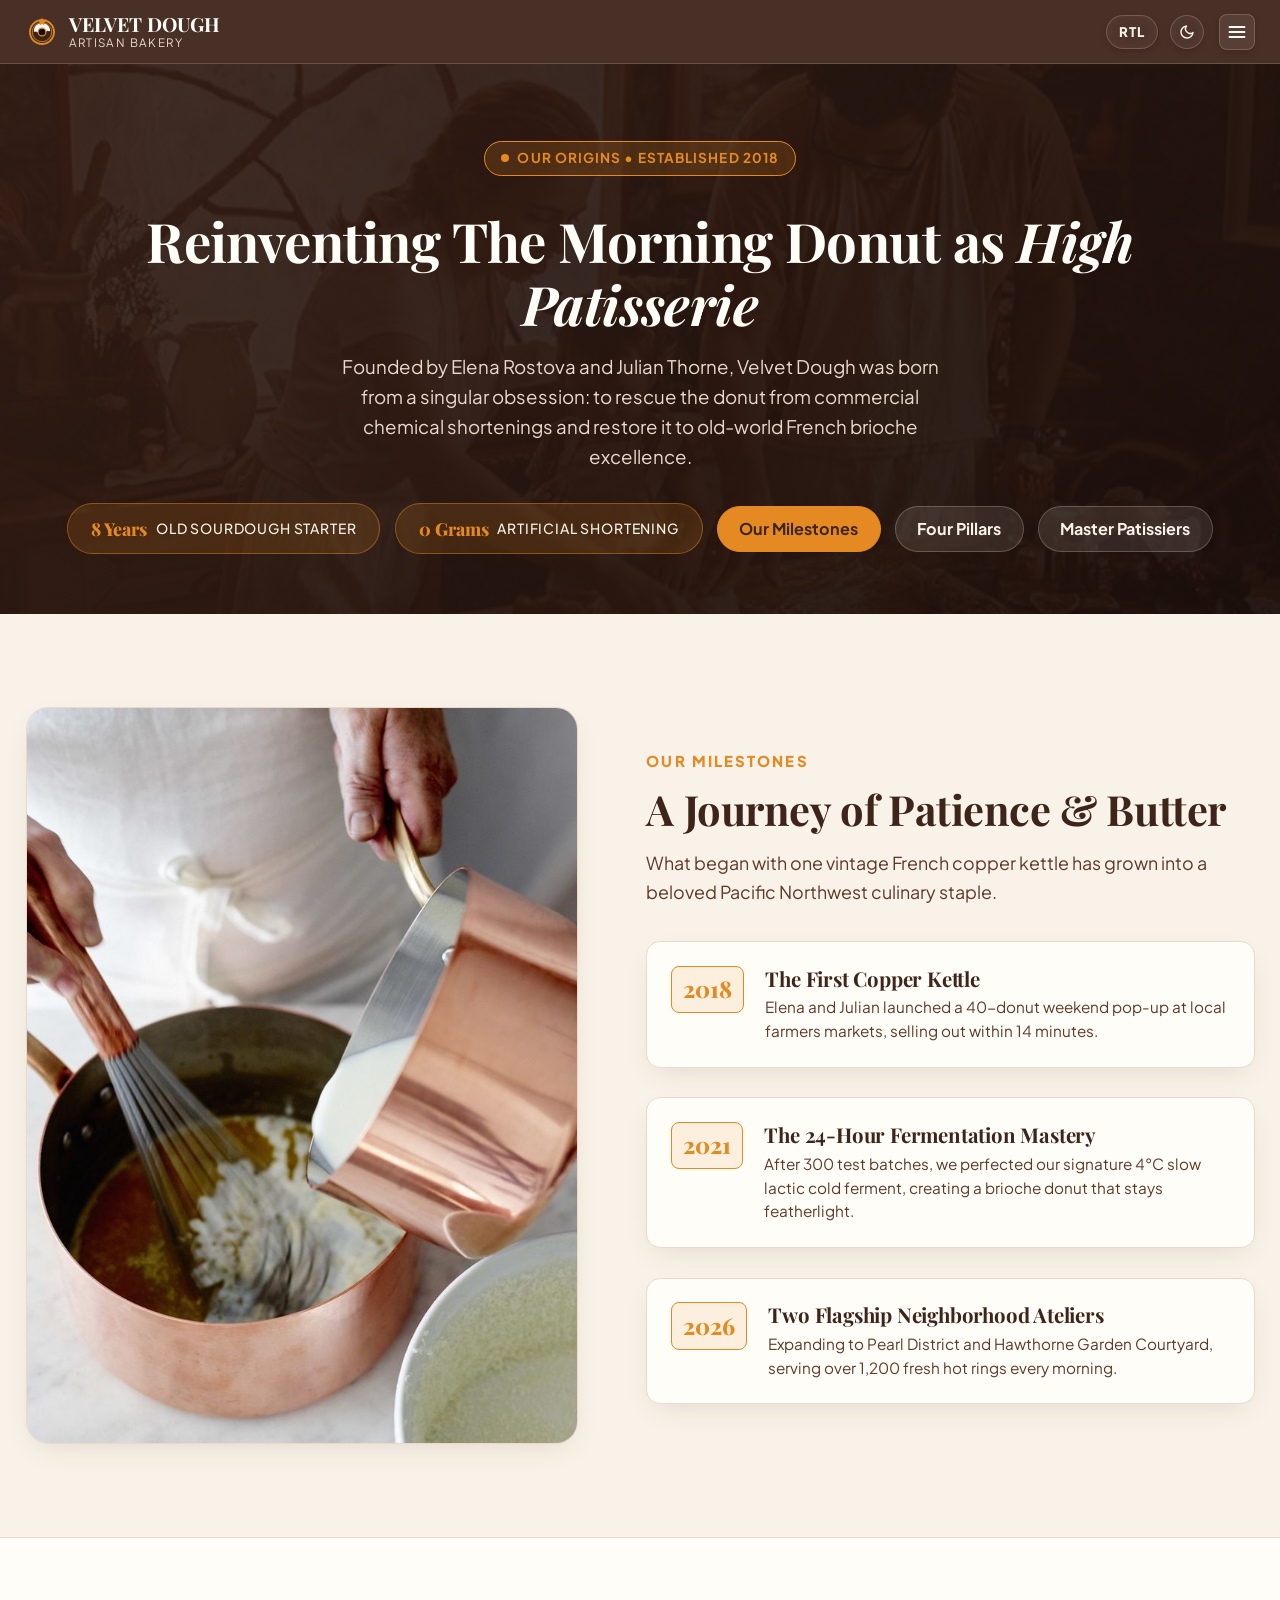
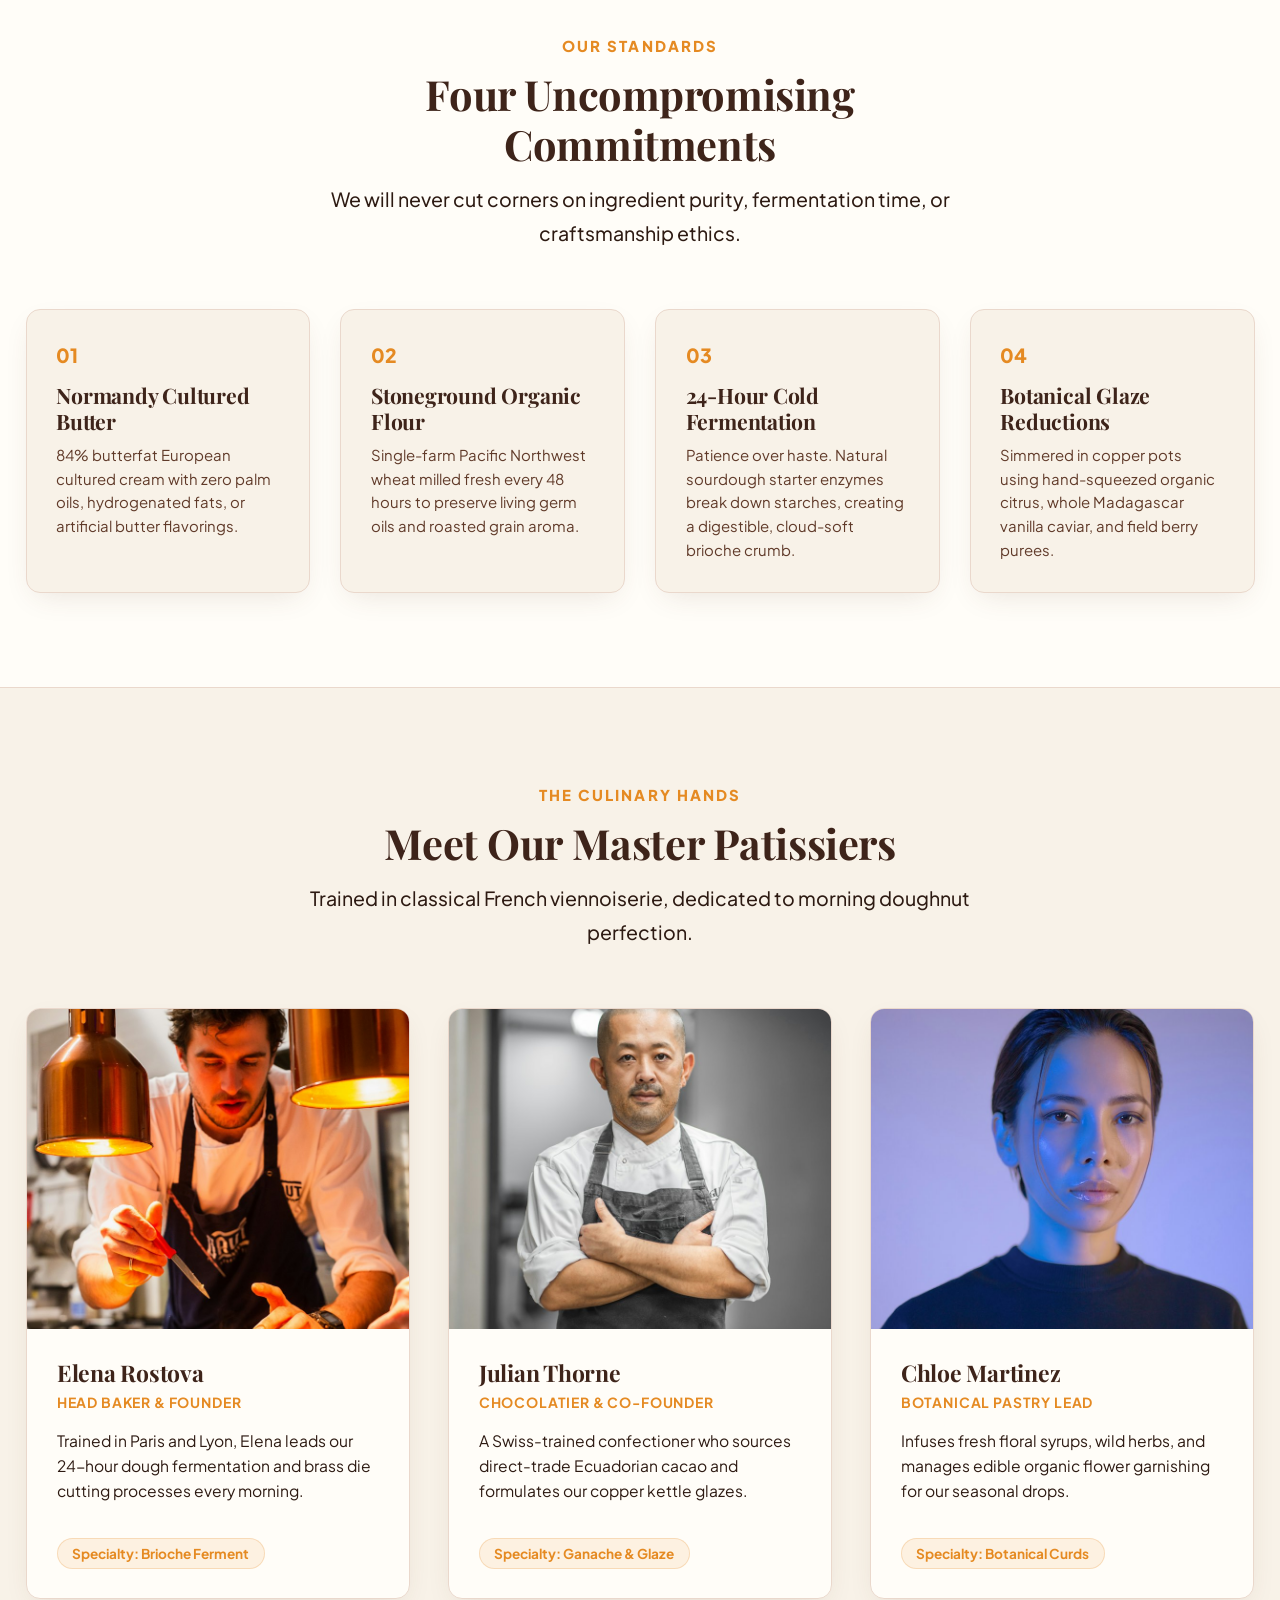
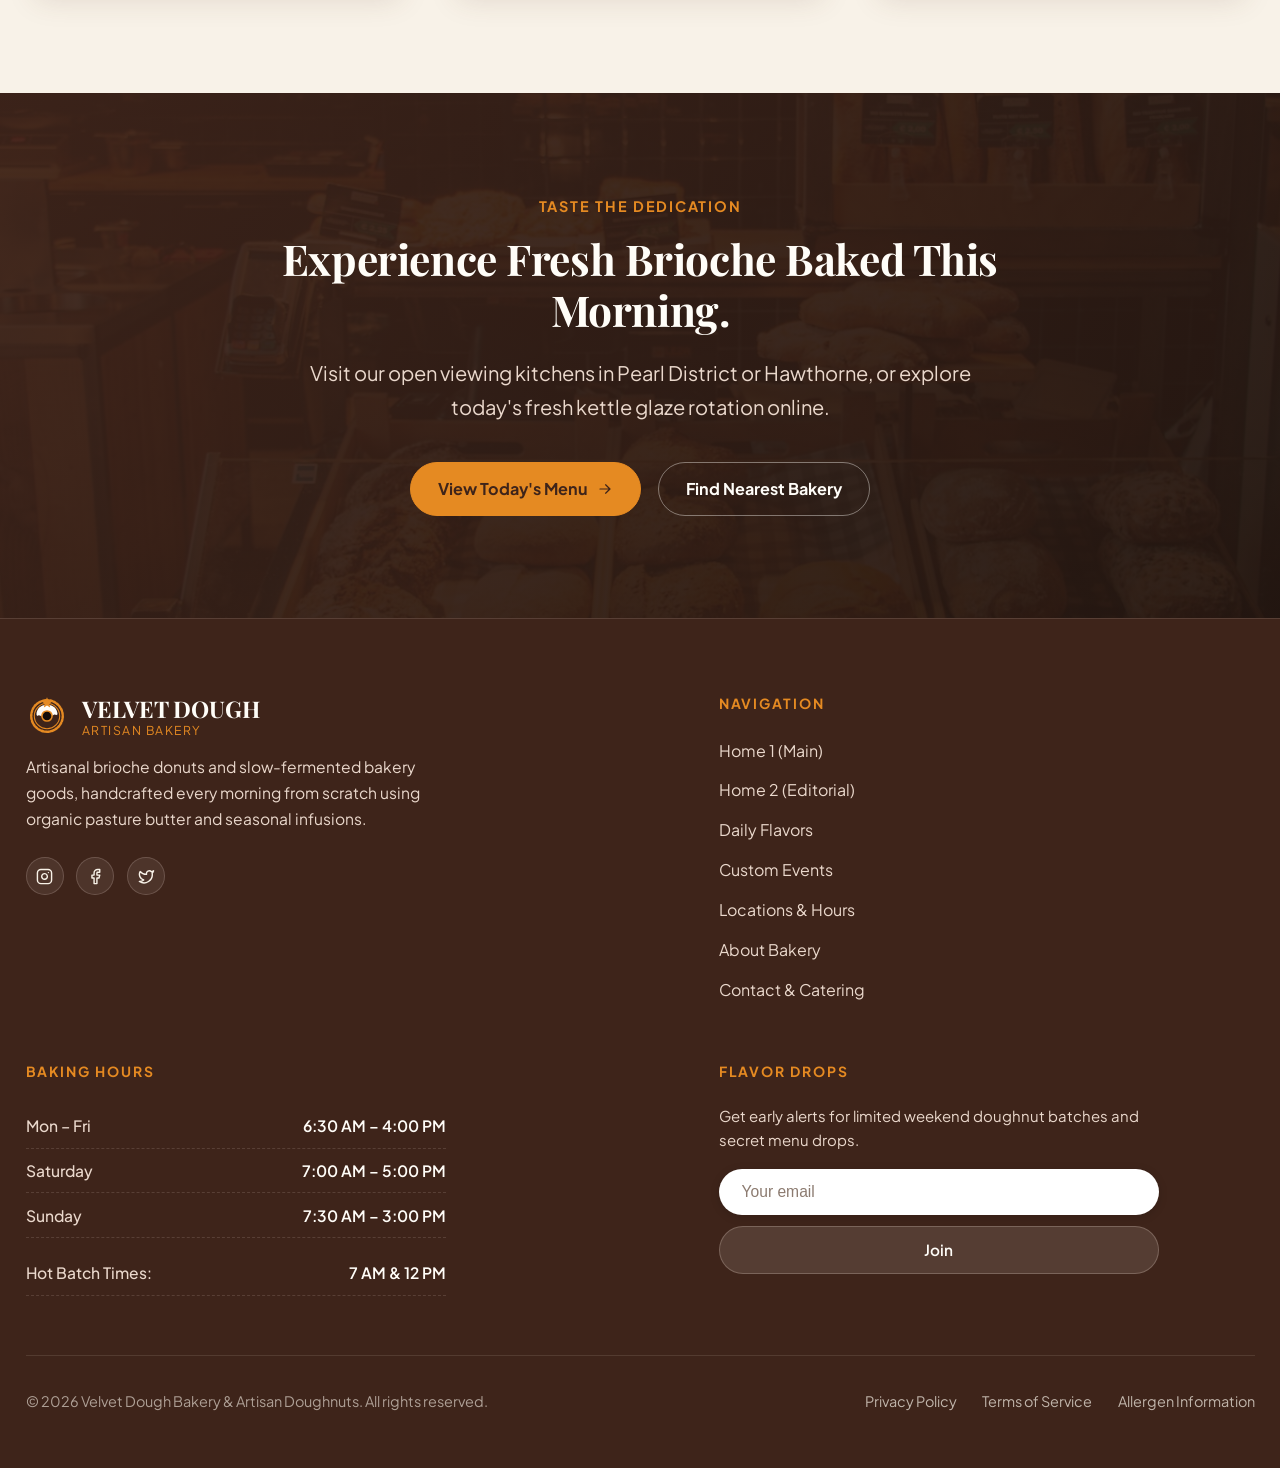
==== commit c6a460a4: "update" ====
--- a/about.html
+++ b/about.html
@@ -453,7 +453,7 @@
                 Infuses fresh floral syrups, wild herbs, and manages edible organic flower garnishing for our seasonal
                 drops.
               </p>
-              <span class="team-specialty-tag">Specialty: Botanicals &amp; Curds</span>
+              <span class="team-specialty-tag">Specialty: Botanical Curds</span>
             </div>
           </article>
         </div>
--- a/assets/css/style.css
+++ b/assets/css/style.css
@@ -7,15 +7,23 @@
 
 :root {
   /* Strict Brand Color Palette */
-  --color-primary-dark: #603A29;     /* Deep Chocolate Brown */
-  --color-espresso: #3E241A;         /* Dark Espresso Brown */
-  --color-accent: #E58A22;           /* Warm Golden Orange */
-  --color-accent-hover: #CC7616;     /* Deep Golden Orange */
-  --color-cream: #F8F2E8;            /* Warm Cream / Ivory */
-  --color-beige: #EAD8CC;            /* Soft Peach / Beige */
-  --color-blush: #F2C8C9;            /* Soft Blush Pink */
-  --color-warm-white: #FFFDF8;       /* Warm White Surface */
-  
+  --color-primary-dark: #603A29;
+  /* Deep Chocolate Brown */
+  --color-espresso: #3E241A;
+  /* Dark Espresso Brown */
+  --color-accent: #E58A22;
+  /* Warm Golden Orange */
+  --color-accent-hover: #CC7616;
+  /* Deep Golden Orange */
+  --color-cream: #F8F2E8;
+  /* Warm Cream / Ivory */
+  --color-beige: #EAD8CC;
+  /* Soft Peach / Beige */
+  --color-blush: #F2C8C9;
+  /* Soft Blush Pink */
+  --color-warm-white: #FFFDF8;
+  /* Warm White Surface */
+
   /* Text and Surfaces (Light Mode) */
   --bg-body: #F8F2E8;
   --bg-surface: #FFFDF8;
@@ -30,11 +38,11 @@
   --header-border: rgba(234, 216, 204, 0.2);
   --header-text: #FFFDF8;
   --shadow-warm: 0 10px 30px -10px rgba(96, 58, 41, 0.15);
-  
+
   /* Typography */
   --font-heading: 'Playfair Display', Georgia, serif;
   --font-body: 'Plus Jakarta Sans', -apple-system, BlinkMacSystemFont, 'Segoe UI', Roboto, sans-serif;
-  
+
   /* Header dimensions */
   --header-height: 64px;
   --radius-sm: 8px;
@@ -75,7 +83,9 @@
 }
 
 /* Reset & Box Sizing */
-*, *::before, *::after {
+*,
+*::before,
+*::after {
   box-sizing: border-box;
   margin: 0;
   padding: 0;
@@ -85,6 +95,9 @@
   font-size: 16px;
   scroll-behavior: smooth;
   height: 100%;
+  width: 100%;
+  max-width: 100%;
+  overflow-x: hidden;
 }
 
 body {
@@ -93,25 +106,39 @@
   color: var(--text-main);
   line-height: 1.6;
   min-height: 100%;
+  width: 100%;
+  max-width: 100%;
   display: flex;
   flex-direction: column;
   overflow-x: hidden;
+  position: relative;
   transition: background-color var(--transition-normal), color var(--transition-normal);
-  padding-top: var(--header-height); /* accounts for fixed slim header */
-}
-
-/* Ensure no horizontal scrollbar */
-body, html {
+  padding-top: var(--header-height);
+  /* accounts for fixed slim header */
+}
+
+/* Ensure no horizontal scrollbar across all viewports */
+body,
+html {
   max-width: 100%;
+  overflow-x: hidden;
+  position: relative;
 }
 
 /* Typography Defaults */
-h1, h2, h3, h4, h5, h6 {
+h1,
+h2,
+h3,
+h4,
+h5,
+h6 {
   font-family: var(--font-heading);
   color: var(--text-main);
   line-height: 1.25;
   font-weight: 700;
   letter-spacing: -0.01em;
+  overflow-wrap: break-word;
+  word-break: break-word;
 }
 
 p {
@@ -138,7 +165,8 @@
   outline: none;
 }
 
-button:focus-visible, a:focus-visible {
+button:focus-visible,
+a:focus-visible {
   outline: 2px solid var(--color-accent);
   outline-offset: 3px;
 }
@@ -194,8 +222,13 @@
 }
 
 @keyframes spinDonut {
-  0% { transform: rotate(0deg); }
-  100% { transform: rotate(360deg); }
+  0% {
+    transform: rotate(0deg);
+  }
+
+  100% {
+    transform: rotate(360deg);
+  }
 }
 
 /* ==========================================================================
@@ -292,7 +325,8 @@
   transition: color var(--transition-fast), background-color var(--transition-fast);
 }
 
-.nav-link:hover, .nav-link.active {
+.nav-link:hover,
+.nav-link.active {
   color: var(--color-accent);
 }
 
@@ -382,7 +416,8 @@
   transition: background-color var(--transition-fast), color var(--transition-fast);
 }
 
-.dropdown-link:hover, .dropdown-link.active {
+.dropdown-link:hover,
+.dropdown-link.active {
   background-color: rgba(229, 138, 34, 0.15);
   color: var(--color-accent);
 }
@@ -657,7 +692,8 @@
   background-color: rgba(248, 242, 232, 0.04);
 }
 
-.mobile-nav-link:hover, .mobile-nav-link.active {
+.mobile-nav-link:hover,
+.mobile-nav-link.active {
   background-color: rgba(229, 138, 34, 0.18);
   color: var(--color-accent);
 }
@@ -712,7 +748,8 @@
   border-radius: var(--radius-sm);
 }
 
-.mobile-sublink:hover, .mobile-sublink.active {
+.mobile-sublink:hover,
+.mobile-sublink.active {
   color: var(--color-accent);
   background-color: rgba(229, 138, 34, 0.12);
 }
@@ -1281,8 +1318,17 @@
 }
 
 @keyframes pulseDot {
-  0%, 100% { opacity: 1; transform: scale(1); }
-  50% { opacity: 0.4; transform: scale(0.8); }
+
+  0%,
+  100% {
+    opacity: 1;
+    transform: scale(1);
+  }
+
+  50% {
+    opacity: 0.4;
+    transform: scale(0.8);
+  }
 }
 
 .hero-title {
@@ -1546,6 +1592,7 @@
   font-weight: 800;
   color: var(--color-accent);
   white-space: nowrap;
+  flex-shrink: 0;
 }
 
 .flavor-desc {
@@ -1560,6 +1607,7 @@
   display: flex;
   align-items: center;
   justify-content: space-between;
+  gap: 0.5rem;
   padding-top: 1rem;
   border-top: 1px solid var(--border-subtle);
   margin-top: auto;
@@ -1572,6 +1620,8 @@
   background-color: rgba(229, 138, 34, 0.1);
   padding: 0.2rem 0.6rem;
   border-radius: var(--radius-sm);
+  white-space: nowrap;
+  flex-shrink: 0;
 }
 
 .btn-card-order {
@@ -1581,6 +1631,8 @@
   display: inline-flex;
   align-items: center;
   gap: 0.3rem;
+  white-space: nowrap;
+  flex-shrink: 0;
   transition: color var(--transition-fast);
 }
 
@@ -1906,7 +1958,7 @@
   align-items: center;
   justify-content: center;
   background: linear-gradient(180deg, rgba(28, 14, 8, 0.78) 0%, rgba(28, 14, 8, 0.65) 50%, rgba(14, 7, 3, 0.92) 100%),
-              url('../images/hero/p8.jpg') center/cover no-repeat;
+    url('../images/hero/p8.jpg') center/cover no-repeat;
   color: #FFFDF8;
   padding: 6.5rem 0 4.5rem 0;
   text-align: center;
@@ -1914,7 +1966,7 @@
 
 [data-theme="dark"] .home2-hero-section {
   background: linear-gradient(180deg, rgba(0, 0, 0, 0.82) 0%, rgba(0, 0, 0, 0.68) 50%, rgba(0, 0, 0, 0.95) 100%),
-              url('../images/hero/p8.jpg') center/cover no-repeat;
+    url('../images/hero/p8.jpg') center/cover no-repeat;
   border-bottom: 1px solid rgba(229, 138, 34, 0.25);
 }
 
@@ -2381,6 +2433,44 @@
   color: #FFFDF8;
   padding: 4.5rem 0 3.5rem 0;
   text-align: center;
+  width: 100%;
+  max-width: 100%;
+  box-sizing: border-box;
+}
+
+.menu-hero-title {
+  font-size: 3.2rem;
+  color: #FFFDF8;
+  margin: 0.75rem 0 1rem 0;
+  line-height: 1.15;
+  overflow-wrap: break-word;
+  word-break: break-word;
+}
+
+.menu-box-cta-title {
+  font-size: 2.65rem;
+  color: #FFFDF8;
+  line-height: 1.2;
+  margin: 0.5rem 0 1rem 0;
+  overflow-wrap: break-word;
+  word-break: break-word;
+}
+
+.event-cta-title {
+  font-size: 2.85rem;
+  color: #FFFDF8;
+  line-height: 1.2;
+  margin: 0.5rem 0 1.25rem 0;
+  overflow-wrap: break-word;
+  word-break: break-word;
+}
+
+.home2-box-title {
+  font-size: 2.2rem;
+  color: #FFFDF8;
+  margin-bottom: 0.85rem;
+  overflow-wrap: break-word;
+  word-break: break-word;
 }
 
 [data-theme="dark"] .menu-hero-section {
@@ -2408,7 +2498,8 @@
   cursor: pointer;
 }
 
-.menu-filter-pill:hover, .menu-filter-pill.active {
+.menu-filter-pill:hover,
+.menu-filter-pill.active {
   background-color: var(--color-accent);
   color: #3E241A;
   border-color: var(--color-accent);
@@ -2466,7 +2557,8 @@
 .menu-grid-wide {
   display: grid;
   grid-template-columns: repeat(2, 1fr);
-  gap: 2.25rem;
+  gap: 2rem;
+  align-items: stretch;
 }
 
 .menu-wide-card {
@@ -2476,7 +2568,9 @@
   overflow: hidden;
   box-shadow: var(--shadow-warm);
   display: grid;
-  grid-template-columns: minmax(220px, 280px) 1fr;
+  grid-template-columns: 210px 1fr;
+  align-items: stretch;
+  height: 100%;
   transition: transform var(--transition-normal), border-color var(--transition-fast);
 }
 
@@ -2491,30 +2585,47 @@
 }
 
 .menu-wide-media {
+  position: relative;
+  width: 100%;
   height: 100%;
-  min-height: 200px;
-  max-height: 230px;
+  min-height: 100%;
+  overflow: hidden;
 }
 
 .menu-wide-media img {
+  position: absolute;
+  top: 0;
+  left: 0;
   width: 100%;
   height: 100%;
   object-fit: cover;
   display: block;
+  transition: transform 0.5s ease;
+}
+
+.menu-wide-card:hover .menu-wide-media img {
+  transform: scale(1.05);
 }
 
 .menu-wide-body {
-  padding: 1.4rem 1.6rem;
+  padding: 1.35rem 1.45rem;
   display: flex;
   flex-direction: column;
-  justify-content: center;
-  gap: 1.15rem;
+  justify-content: space-between;
+  height: 100%;
+  box-sizing: border-box;
+  gap: 1rem;
 }
 
 .menu-wide-body .flavor-card-footer {
-  margin-top: 0;
+  margin-top: auto;
   padding-top: 0.85rem;
+  border-top: 1px solid var(--border-subtle);
   width: 100%;
+  display: flex;
+  align-items: center;
+  justify-content: space-between;
+  gap: 0.5rem;
 }
 
 /* ==========================================================================
@@ -2905,6 +3016,26 @@
   color: #FFFDF8;
   padding: 5rem 0 4rem 0;
   text-align: center;
+  width: 100%;
+  max-width: 100%;
+  box-sizing: border-box;
+}
+
+.locations-hero-title {
+  font-size: 3.3rem;
+  color: #FFFDF8;
+  margin: 0.85rem 0 1rem 0;
+  line-height: 1.15;
+  overflow-wrap: break-word;
+  word-break: break-word;
+}
+
+.locations-hero-lead {
+  font-size: 1.1rem;
+  color: var(--color-beige);
+  max-width: 620px;
+  margin: 0 auto;
+  line-height: 1.65;
 }
 
 [data-theme="dark"] .locations-hero-section {
@@ -2924,6 +3055,8 @@
   margin-top: 2rem;
   backdrop-filter: blur(8px);
   -webkit-backdrop-filter: blur(8px);
+  max-width: 100%;
+  box-sizing: border-box;
 }
 
 .status-ticker-badge {
@@ -3544,15 +3677,18 @@
   font-size: 1.35rem;
   color: var(--text-main);
   margin-bottom: 0.25rem;
+  line-height: 1.25;
 }
 
 .team-role {
-  font-size: 0.85rem;
+  font-size: 0.82rem;
   color: var(--color-accent);
   font-weight: 700;
   text-transform: uppercase;
-  letter-spacing: 0.08em;
+  letter-spacing: 0.06em;
   margin-bottom: 0.85rem;
+  min-height: 1.25rem;
+  white-space: nowrap;
 }
 
 .team-bio {
@@ -3560,6 +3696,7 @@
   color: var(--text-muted);
   line-height: 1.6;
   margin-bottom: 1.25rem;
+  min-height: 5.2rem;
   flex: 1;
 }
 
@@ -3577,6 +3714,7 @@
   margin-top: auto;
   border: 1px solid rgba(229, 138, 34, 0.22);
   line-height: 1.3;
+  white-space: nowrap;
   transition: all var(--transition-fast);
 }
 
@@ -3851,12 +3989,20 @@
   background-color: var(--bg-surface);
   border: 1px solid var(--border-subtle);
   border-radius: var(--radius-md);
-  padding: 2.25rem;
+  padding: 2.15rem 1.85rem;
   box-shadow: var(--shadow-warm);
   display: flex;
   flex-direction: column;
   justify-content: space-between;
+  height: 100%;
+  box-sizing: border-box;
   transition: transform var(--transition-normal), border-color var(--transition-fast), box-shadow var(--transition-normal);
+}
+
+.desk-card-body {
+  display: flex;
+  flex-direction: column;
+  flex: 1;
 }
 
 .contact-desk-card:hover {
@@ -3898,36 +4044,47 @@
 }
 
 .desk-title {
-  font-size: 1.35rem;
+  font-size: 1.3rem;
   color: var(--text-main);
   margin-bottom: 0.75rem;
   line-height: 1.3;
+  min-height: 1.75rem;
 }
 
 .desk-desc {
-  font-size: 0.9rem;
+  font-size: 0.88rem;
   color: var(--text-muted);
   line-height: 1.6;
-  margin-bottom: 1.5rem;
-  flex: 1;
+  margin-bottom: 1.25rem;
+  min-height: 4.8rem;
 }
 
 .desk-meta-list {
   display: flex;
   flex-direction: column;
   gap: 0.65rem;
-  padding: 1.25rem 0;
+  padding: 1.15rem 0;
   border-top: 1px solid var(--border-subtle);
   border-bottom: 1px solid var(--border-subtle);
   margin-bottom: 1.5rem;
+  min-height: 7.2rem;
+  justify-content: center;
 }
 
 .desk-meta-item {
   display: flex;
   align-items: center;
   gap: 0.65rem;
-  font-size: 0.88rem;
+  font-size: 0.85rem;
   color: var(--text-main);
+  white-space: nowrap;
+}
+
+.desk-meta-item span,
+.desk-meta-item a {
+  white-space: nowrap;
+  overflow: hidden;
+  text-overflow: ellipsis;
 }
 
 .desk-meta-icon {
@@ -3962,6 +4119,8 @@
   background-color: var(--color-beige);
   border: 1px solid rgba(96, 58, 41, 0.2);
   text-decoration: none;
+  margin-top: auto;
+  white-space: nowrap;
   transition: all var(--transition-fast);
 }
 
@@ -4171,9 +4330,20 @@
 }
 
 @keyframes pulseDot {
-  0% { transform: scale(0.95); opacity: 0.8; }
-  50% { transform: scale(1.15); opacity: 1; }
-  100% { transform: scale(0.95); opacity: 0.8; }
+  0% {
+    transform: scale(0.95);
+    opacity: 0.8;
+  }
+
+  50% {
+    transform: scale(1.15);
+    opacity: 1;
+  }
+
+  100% {
+    transform: scale(0.95);
+    opacity: 0.8;
+  }
 }
 
 .concierge-promise-box {
@@ -4837,18 +5007,24 @@
    GLOBAL ANIMATION SYSTEM (Used across ALL pages)
    ========================================================================== */
 @keyframes floatGentle {
-  0%, 100% {
+
+  0%,
+  100% {
     transform: translateY(0);
   }
+
   50% {
     transform: translateY(-8px);
   }
 }
 
 @keyframes pulseGlow {
-  0%, 100% {
+
+  0%,
+  100% {
     box-shadow: 0 0 0 0 rgba(229, 138, 34, 0.4);
   }
+
   50% {
     box-shadow: 0 0 0 10px rgba(229, 138, 34, 0);
   }
@@ -4858,6 +5034,7 @@
   0% {
     background-position: -200% 0;
   }
+
   100% {
     background-position: 200% 0;
   }
@@ -4964,6 +5141,7 @@
 
 /* Accessibility: respect user preference for reduced motion */
 @media (prefers-reduced-motion: reduce) {
+
   .reveal-on-scroll,
   .reveal-scale-in,
   .reveal-fade-in {
@@ -4971,6 +5149,7 @@
     transform: none !important;
     transition: none !important;
   }
+
   .animate-float {
     animation: none !important;
   }
@@ -5091,7 +5270,7 @@
 .login-showcase-panel {
   position: relative;
   background: linear-gradient(180deg, rgba(30, 16, 10, 0.68) 0%, rgba(18, 9, 5, 0.94) 100%),
-              url('../images/sections/bakery-cta-display.jpg') center/cover no-repeat;
+    url('../images/sections/bakery-cta-display.jpg') center/cover no-repeat;
   padding: 2.25rem 2.25rem;
   display: flex;
   flex-direction: column;
@@ -5391,37 +5570,45 @@
   .login-split-card {
     grid-template-columns: 1fr;
   }
+
   .login-showcase-panel {
     display: none;
   }
+
   .login-mobile-brand {
     display: flex;
     justify-content: center;
     margin-bottom: 1.5rem;
   }
+
   .login-mobile-brand .header-brand {
     display: inline-flex;
     align-items: center;
     gap: 0.65rem;
     text-decoration: none;
   }
+
   .login-mobile-brand .header-brand-title {
     color: var(--text-main);
     font-size: 1.25rem;
   }
+
   .login-mobile-brand .header-brand-sub {
     color: var(--color-accent);
     font-size: 0.72rem;
     font-weight: 700;
   }
+
   .login-page-actions {
     top: 1rem;
     right: 1.25rem;
   }
+
   [dir="rtl"] .login-page-actions {
     right: auto;
     left: 1.25rem;
   }
+
   .login-form-panel {
     padding: 2.5rem 1.5rem;
   }
@@ -5676,6 +5863,7 @@
     opacity: 0;
     transform: translateY(-6px);
   }
+
   to {
     opacity: 1;
     transform: translateY(0);
@@ -5847,14 +6035,4 @@
   .datepicker-day {
     font-size: 0.82rem;
   }
-}
-
-
-
-
-
-
-
-
-
-
+}
--- a/assets/css/responsive.css
+++ b/assets/css/responsive.css
@@ -185,24 +185,28 @@
   }
 
   .team-card .team-name {
-    font-size: 1.45rem !important;
+    font-size: 1.35rem !important;
   }
 
   .team-card .team-role {
+    font-size: 0.82rem !important;
+    letter-spacing: 0.06em !important;
+    white-space: nowrap !important;
+    min-height: 1.25rem !important;
+  }
+
+  .team-card .team-bio {
     font-size: 0.92rem !important;
-    letter-spacing: 0.08em !important;
-  }
-
-  .team-card .team-bio {
-    font-size: 1.06rem !important;
-    line-height: 1.7 !important;
+    line-height: 1.6 !important;
     color: #2D1A12 !important;
+    min-height: 5.2rem !important;
   }
 
   .team-specialty-tag {
-    font-size: 0.86rem !important;
-    padding: 0.38rem 0.95rem !important;
+    font-size: 0.8rem !important;
+    padding: 0.32rem 0.85rem !important;
     font-weight: 700 !important;
+    white-space: nowrap !important;
   }
 
   /* 6. Locations Page Sections (locations.html) */
@@ -291,11 +295,16 @@
     font-weight: 700 !important;
   }
 
+  .contact-field-group input,
   .contact-field-group .auth-form-input,
   .contact-field-group select,
-  .custom-select-trigger {
-    font-size: 1.02rem !important;
-    padding: 0.85rem 1.15rem !important;
+  .custom-select-trigger,
+  .custom-datepicker-trigger {
+    font-size: 0.95rem !important;
+    height: 48px !important;
+    min-height: 48px !important;
+    padding: 0 1rem !important;
+    box-sizing: border-box !important;
   }
 
   .btn-contact-submit {
@@ -815,22 +824,21 @@
     height: 16px;
   }
 
-  /* Footer legal links in ONE single horizontal line on phones */
+  /* Footer legal links on phones: clean wrapped alignment without horizontal overflow */
   .footer-legal-links {
     display: flex !important;
     flex-direction: row !important;
-    flex-wrap: nowrap !important;
-    gap: clamp(0.45rem, 2.2vw, 0.85rem) !important;
+    flex-wrap: wrap !important;
+    gap: 0.45rem 0.85rem !important;
     align-items: center !important;
     justify-content: center !important;
     width: 100% !important;
-    white-space: nowrap !important;
   }
 
   .footer-legal-links a {
     white-space: nowrap !important;
     text-align: center;
-    font-size: clamp(0.68rem, 2.3vw, 0.78rem) !important;
+    font-size: clamp(0.72rem, 2.4vw, 0.8rem) !important;
     color: rgba(248, 242, 232, 0.75);
     transition: color var(--transition-fast);
   }
@@ -1218,13 +1226,18 @@
 /* ==========================================================================
    MENU PAGE RESPONSIVE RULES
    ========================================================================== */
-@media (max-width: 1024px) {
+@media (max-width: 1100px) {
   .menu-grid-three {
     grid-template-columns: repeat(2, 1fr);
   }
 
   .menu-grid-wide {
     grid-template-columns: 1fr;
+    gap: 1.75rem;
+  }
+
+  .menu-wide-card {
+    grid-template-columns: 240px 1fr;
   }
 
   .menu-box-cta-grid {
@@ -1250,6 +1263,7 @@
 
   .menu-wide-media {
     height: 220px;
+    min-height: 220px;
     max-height: 220px;
   }
 
@@ -1331,6 +1345,12 @@
 }
 
 @media (max-width: 768px) {
+  .locations-hero-title,
+  .locations-hero-section h1 {
+    font-size: 2.25rem !important;
+    line-height: 1.18 !important;
+  }
+
   .locations-amenities-grid {
     grid-template-columns: 1fr;
   }
@@ -1350,9 +1370,10 @@
     justify-content: center;
     gap: 0.55rem;
     border-radius: var(--radius-md);
-    padding: 1.15rem 1.4rem;
-    max-width: 360px;
+    padding: 1.15rem 1.25rem;
+    max-width: 100%;
     width: 100%;
+    box-sizing: border-box;
     margin: 1.75rem auto 0 auto;
     text-align: center;
   }
@@ -1485,7 +1506,7 @@
 
   .form-row-dual {
     grid-template-columns: 1fr;
-    gap: 0;
+    gap: 1.25rem;
   }
 
   .concierge-contact-rows {
@@ -1531,8 +1552,15 @@
 @media (max-width: 480px) {
   .about-hero-section h1,
   .contact-hero-section h1,
-  .contact-hero-title {
+  .contact-hero-title,
+  .locations-hero-title,
+  .locations-hero-section h1,
+  .menu-hero-title,
+  .menu-hero-section h1 {
     font-size: 1.85rem !important;
+    line-height: 1.2 !important;
+    overflow-wrap: break-word !important;
+    word-break: break-word !important;
   }
 
   .contact-hero-media img {
@@ -1614,11 +1642,309 @@
   }
 }
 
-
-
-
-
-
-
-
-
+/* ==========================================================================
+   SAMSUNG GALAXY A55 & COMPACT MOBILE VIEWPORTS (<= 380px / 360px / 320px)
+   Eliminates all horizontal overflow and guarantees flawless layout & typography
+   ========================================================================== */
+@media (max-width: 380px) {
+  html, body {
+    width: 100vw;
+    max-width: 100%;
+    overflow-x: hidden !important;
+  }
+
+  .site-container {
+    padding-left: 0.85rem !important;
+    padding-right: 0.85rem !important;
+    width: 100% !important;
+    max-width: 100% !important;
+    box-sizing: border-box !important;
+  }
+
+  /* Locations Page - Hero Section & Status Ticker */
+  .locations-hero-section {
+    padding: 3rem 0 2.25rem 0 !important;
+    width: 100% !important;
+    max-width: 100% !important;
+    box-sizing: border-box !important;
+    overflow: hidden;
+  }
+
+  .locations-hero-title,
+  .locations-hero-section h1 {
+    font-size: 1.68rem !important;
+    line-height: 1.2 !important;
+    margin: 0.6rem 0 0.8rem 0 !important;
+    letter-spacing: -0.01em !important;
+    overflow-wrap: break-word !important;
+    word-break: break-word !important;
+  }
+
+  .locations-hero-lead,
+  .locations-hero-section p {
+    font-size: 0.95rem !important;
+    line-height: 1.55 !important;
+  }
+
+  .locations-status-ticker {
+    width: 100% !important;
+    max-width: 100% !important;
+    padding: 0.85rem 0.75rem !important;
+    margin-top: 1.25rem !important;
+    gap: 0.4rem !important;
+    box-sizing: border-box !important;
+  }
+
+  .status-ticker-badge {
+    font-size: 0.82rem !important;
+    gap: 0.35rem !important;
+  }
+
+  .ticker-item {
+    font-size: 0.78rem !important;
+    line-height: 1.35 !important;
+  }
+
+  /* Flagship Location Cards */
+  .locations-cards-section {
+    padding: 3rem 0 !important;
+  }
+
+  .location-card {
+    width: 100% !important;
+    max-width: 100% !important;
+    box-sizing: border-box !important;
+  }
+
+  .location-media {
+    height: 220px !important;
+  }
+
+  .location-body {
+    padding: 1.15rem 0.85rem !important;
+  }
+
+  .location-title {
+    font-size: 1.28rem !important;
+    line-height: 1.25 !important;
+    margin-bottom: 0.4rem !important;
+  }
+
+  .location-address {
+    font-size: 0.82rem !important;
+    margin-bottom: 0.85rem !important;
+    gap: 0.3rem !important;
+  }
+
+  .location-detail-item {
+    font-size: 0.8rem !important;
+    padding: 0.45rem 0 !important;
+  }
+
+  .location-detail-item .detail-label {
+    font-size: 0.78rem !important;
+  }
+
+  .location-detail-item .detail-value {
+    font-size: 0.82rem !important;
+  }
+
+  .location-actions-row {
+    flex-direction: column !important;
+    width: 100% !important;
+    gap: 0.55rem !important;
+    margin-top: 1rem !important;
+  }
+
+  .location-actions-row a {
+    width: 100% !important;
+    padding: 0.65rem 0.75rem !important;
+    font-size: 0.84rem !important;
+    text-align: center !important;
+    justify-content: center !important;
+    box-sizing: border-box !important;
+  }
+
+  /* Batch Freshness Schedule Card & Table */
+  .locations-schedule-section {
+    padding: 3rem 0 !important;
+  }
+
+  .batch-schedule-card {
+    padding: 0.85rem 0.6rem !important;
+    width: 100% !important;
+    max-width: 100% !important;
+    box-sizing: border-box !important;
+    overflow-x: auto !important;
+    -webkit-overflow-scrolling: touch !important;
+  }
+
+  .batch-schedule-table {
+    min-width: 275px !important;
+  }
+
+  .batch-schedule-table th,
+  .batch-schedule-table td {
+    padding: 0.5rem 0.2rem !important;
+  }
+
+  .batch-schedule-table th {
+    font-size: 0.72rem !important;
+  }
+
+  .batch-schedule-table td.batch-title {
+    font-size: 0.75rem !important;
+  }
+
+  .batch-schedule-table td.batch-time-cell {
+    font-size: 0.74rem !important;
+  }
+
+  .badge-fresh-tag {
+    padding: 0.06rem 0.28rem !important;
+    font-size: 0.62rem !important;
+  }
+
+  .batch-piping-footer {
+    font-size: 0.74rem !important;
+  }
+
+  /* Amenities Cards */
+  .locations-amenities-section {
+    padding: 3rem 0 !important;
+  }
+
+  .amenity-card {
+    padding: 1.15rem 0.85rem !important;
+  }
+
+  .amenity-title {
+    font-size: 1.15rem !important;
+  }
+
+  .amenity-desc {
+    font-size: 0.86rem !important;
+    line-height: 1.55 !important;
+  }
+
+  /* Section & CTA Headings Across All Pages */
+  .section-title {
+    font-size: 1.55rem !important;
+    line-height: 1.22 !important;
+    overflow-wrap: break-word !important;
+    word-break: break-word !important;
+  }
+
+  .section-lead,
+  .section-subtitle,
+  .section-desc,
+  .section-head p {
+    font-size: 0.92rem !important;
+    line-height: 1.55 !important;
+  }
+
+  .cta-title {
+    font-size: 1.55rem !important;
+    line-height: 1.22 !important;
+    overflow-wrap: break-word !important;
+    word-break: break-word !important;
+  }
+
+  .cta-desc {
+    font-size: 0.92rem !important;
+    line-height: 1.55 !important;
+  }
+
+  .cta-button-group {
+    flex-direction: column !important;
+    width: 100% !important;
+    gap: 0.6rem !important;
+  }
+
+  .cta-button-group .btn-primary,
+  .cta-button-group .btn-secondary,
+  .cta-button-group .btn-dark-secondary {
+    width: 100% !important;
+    text-align: center !important;
+    justify-content: center !important;
+    padding: 0.75rem 1rem !important;
+    box-sizing: border-box !important;
+  }
+
+  /* Menu Page Hero & Tiers on 360px */
+  .menu-hero-title,
+  .menu-hero-section h1 {
+    font-size: 1.68rem !important;
+    line-height: 1.2 !important;
+    overflow-wrap: break-word !important;
+    word-break: break-word !important;
+  }
+
+  .menu-box-cta-title {
+    font-size: 1.55rem !important;
+    line-height: 1.22 !important;
+  }
+
+  .event-cta-title {
+    font-size: 1.55rem !important;
+    line-height: 1.22 !important;
+    overflow-wrap: break-word !important;
+    word-break: break-word !important;
+  }
+
+  .hero-title,
+  .home2-hero-title {
+    font-size: 1.75rem !important;
+    line-height: 1.2 !important;
+    overflow-wrap: break-word !important;
+    word-break: break-word !important;
+  }
+
+  .home2-box-title {
+    font-size: 1.5rem !important;
+    line-height: 1.22 !important;
+  }
+
+  /* Footer on Samsung Galaxy A55 */
+  .footer-legal-links {
+    display: flex !important;
+    flex-direction: row !important;
+    flex-wrap: wrap !important;
+    gap: 0.45rem 0.75rem !important;
+    justify-content: center !important;
+    width: 100% !important;
+  }
+
+  .footer-legal-links a {
+    font-size: 0.74rem !important;
+    white-space: nowrap !important;
+  }
+
+  .footer-grid > div:last-child form {
+    width: 100% !important;
+    max-width: 100% !important;
+  }
+
+  .footer-grid > div:last-child form input[type="email"] {
+    width: 100% !important;
+    font-size: 0.86rem !important;
+    padding: 0.72rem 1rem !important;
+    box-sizing: border-box !important;
+  }
+
+  .footer-grid > div:last-child form button[type="submit"] {
+    width: 100% !important;
+    font-size: 0.85rem !important;
+    padding: 0.72rem 1rem !important;
+    box-sizing: border-box !important;
+  }
+}
+
+
+
+
+
+
+
+
+
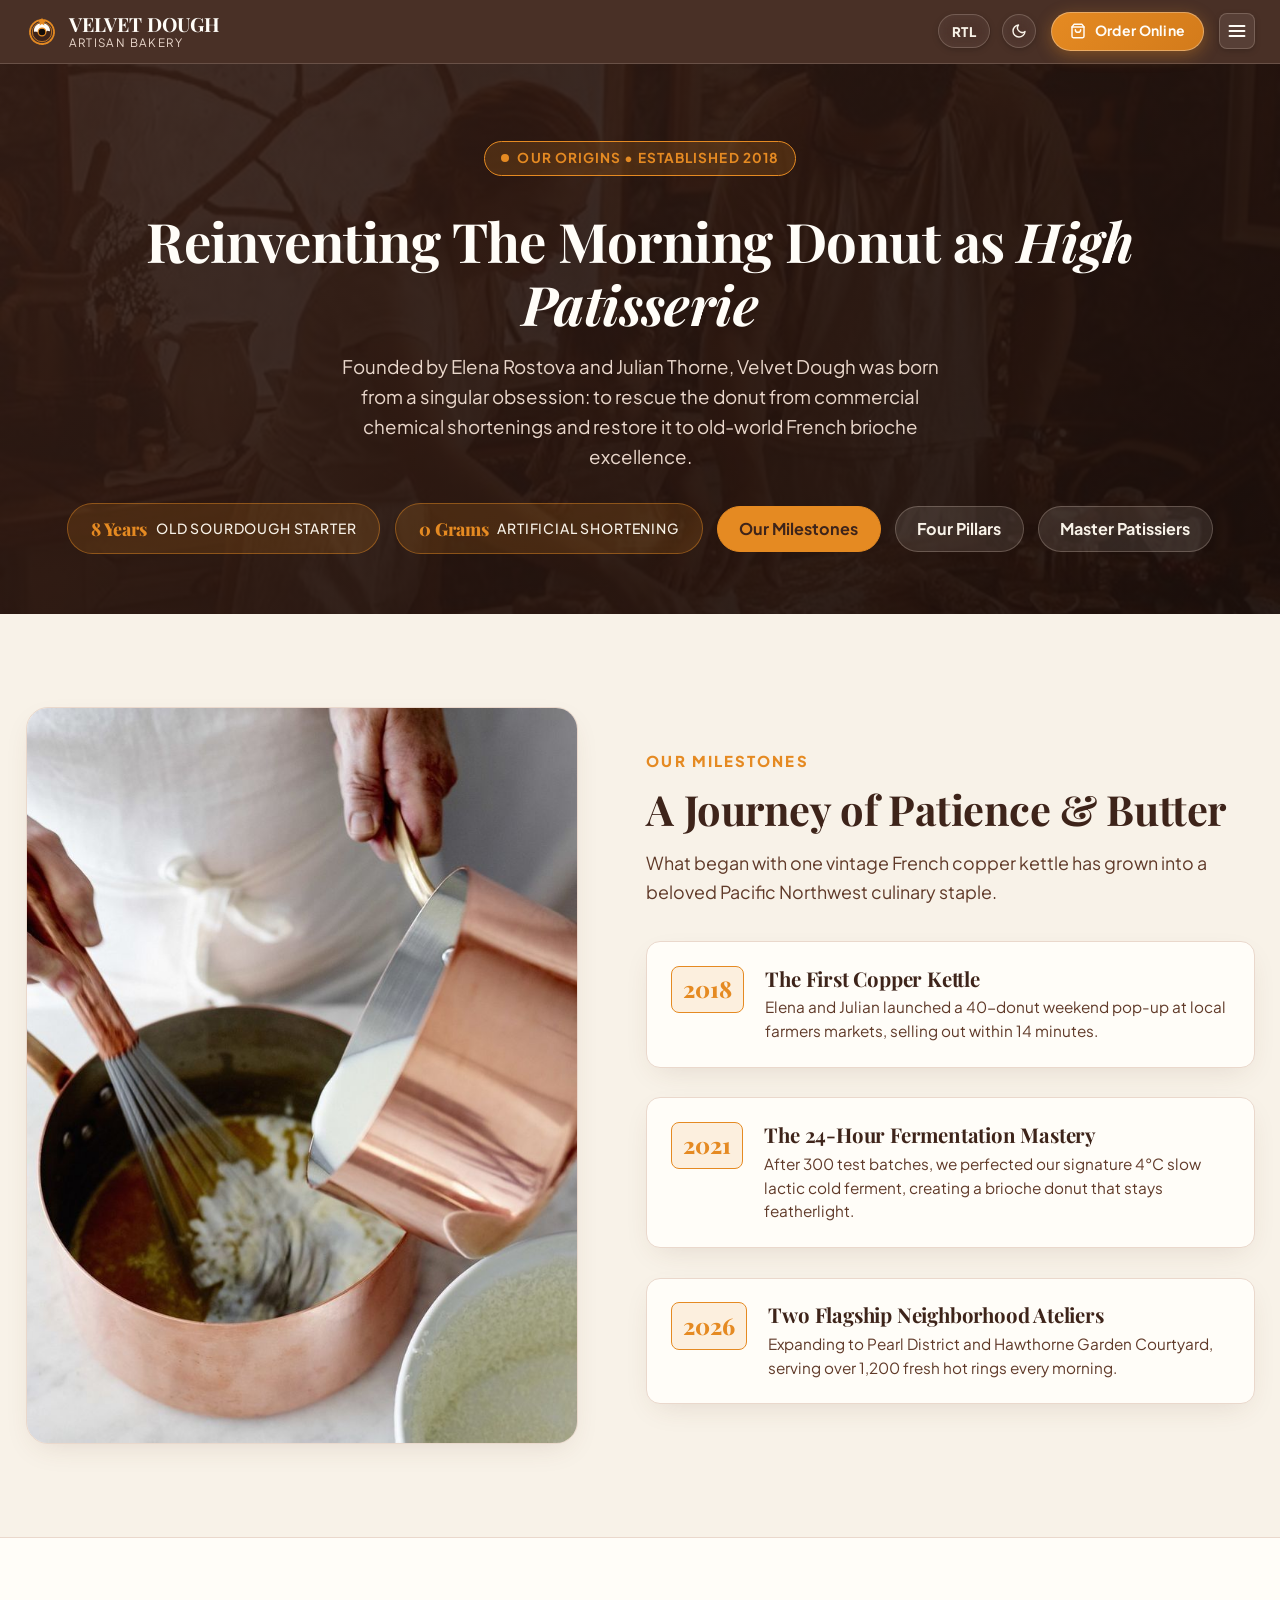
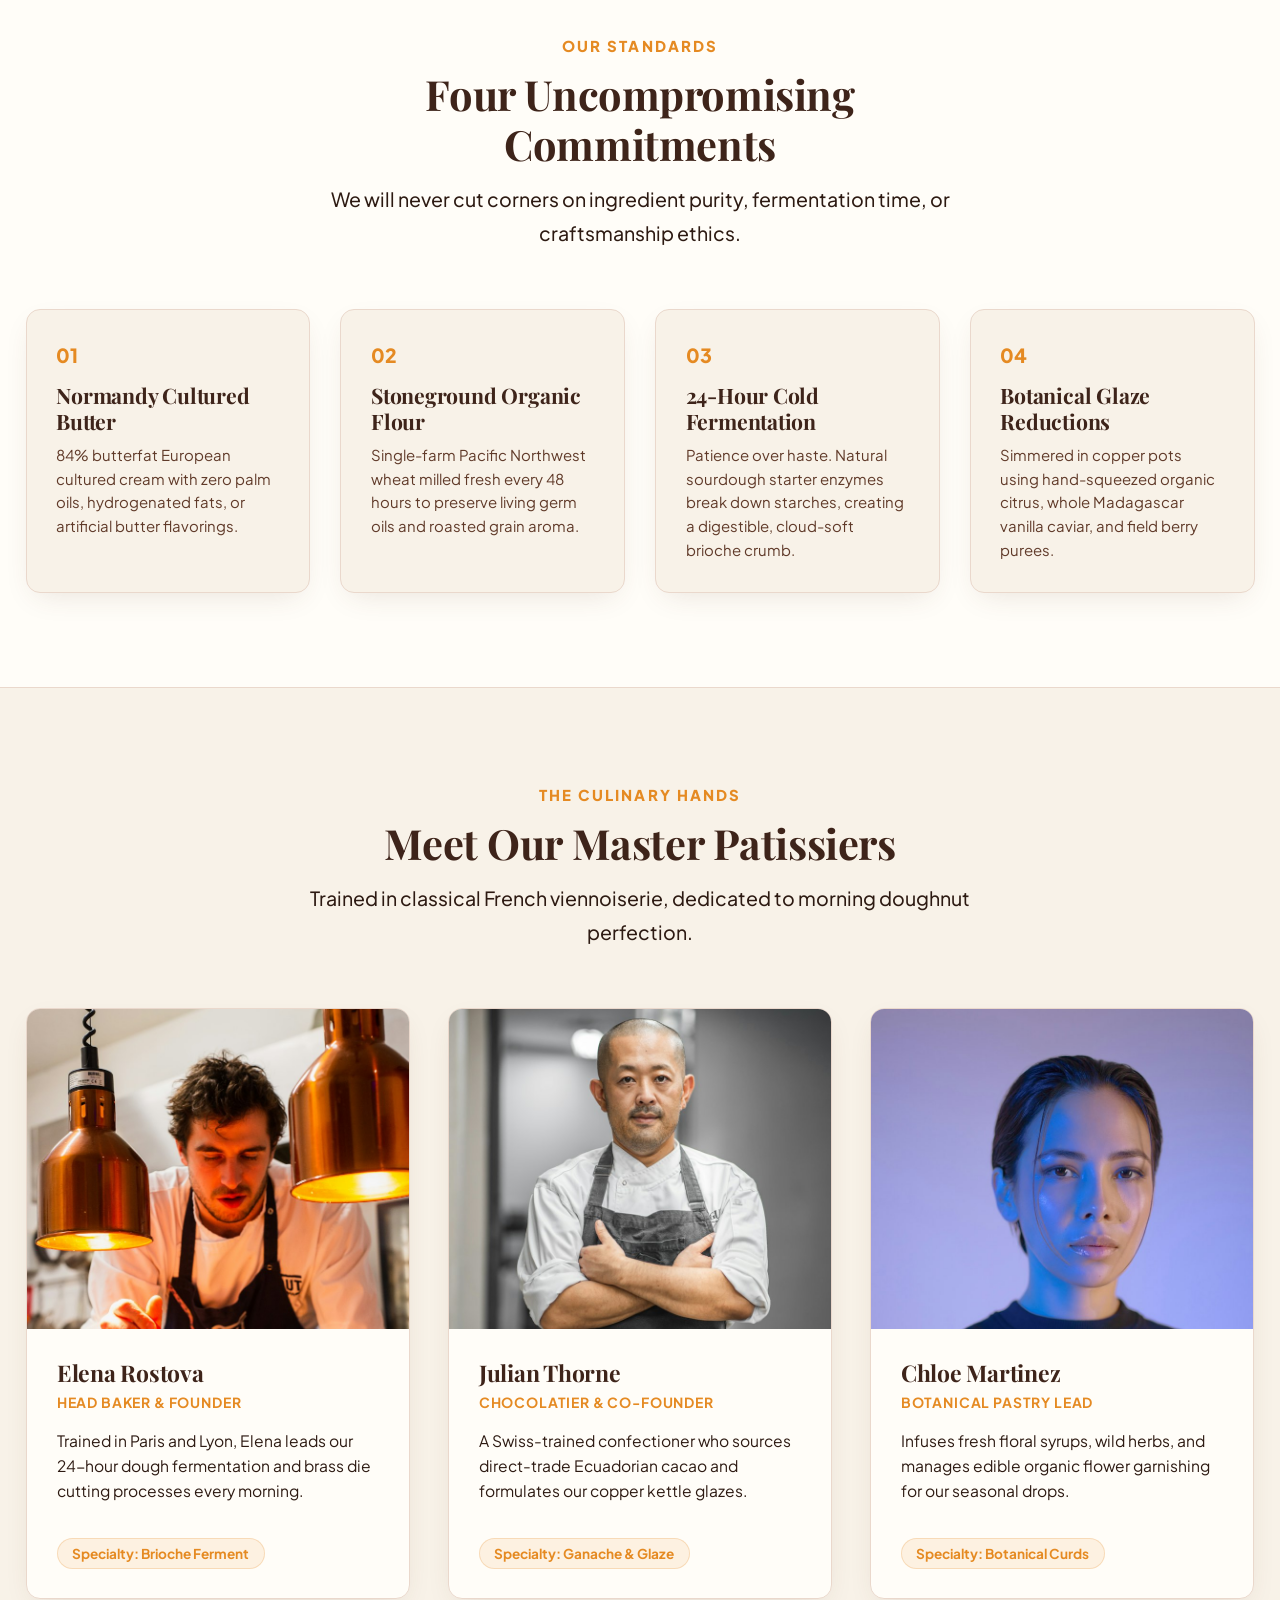
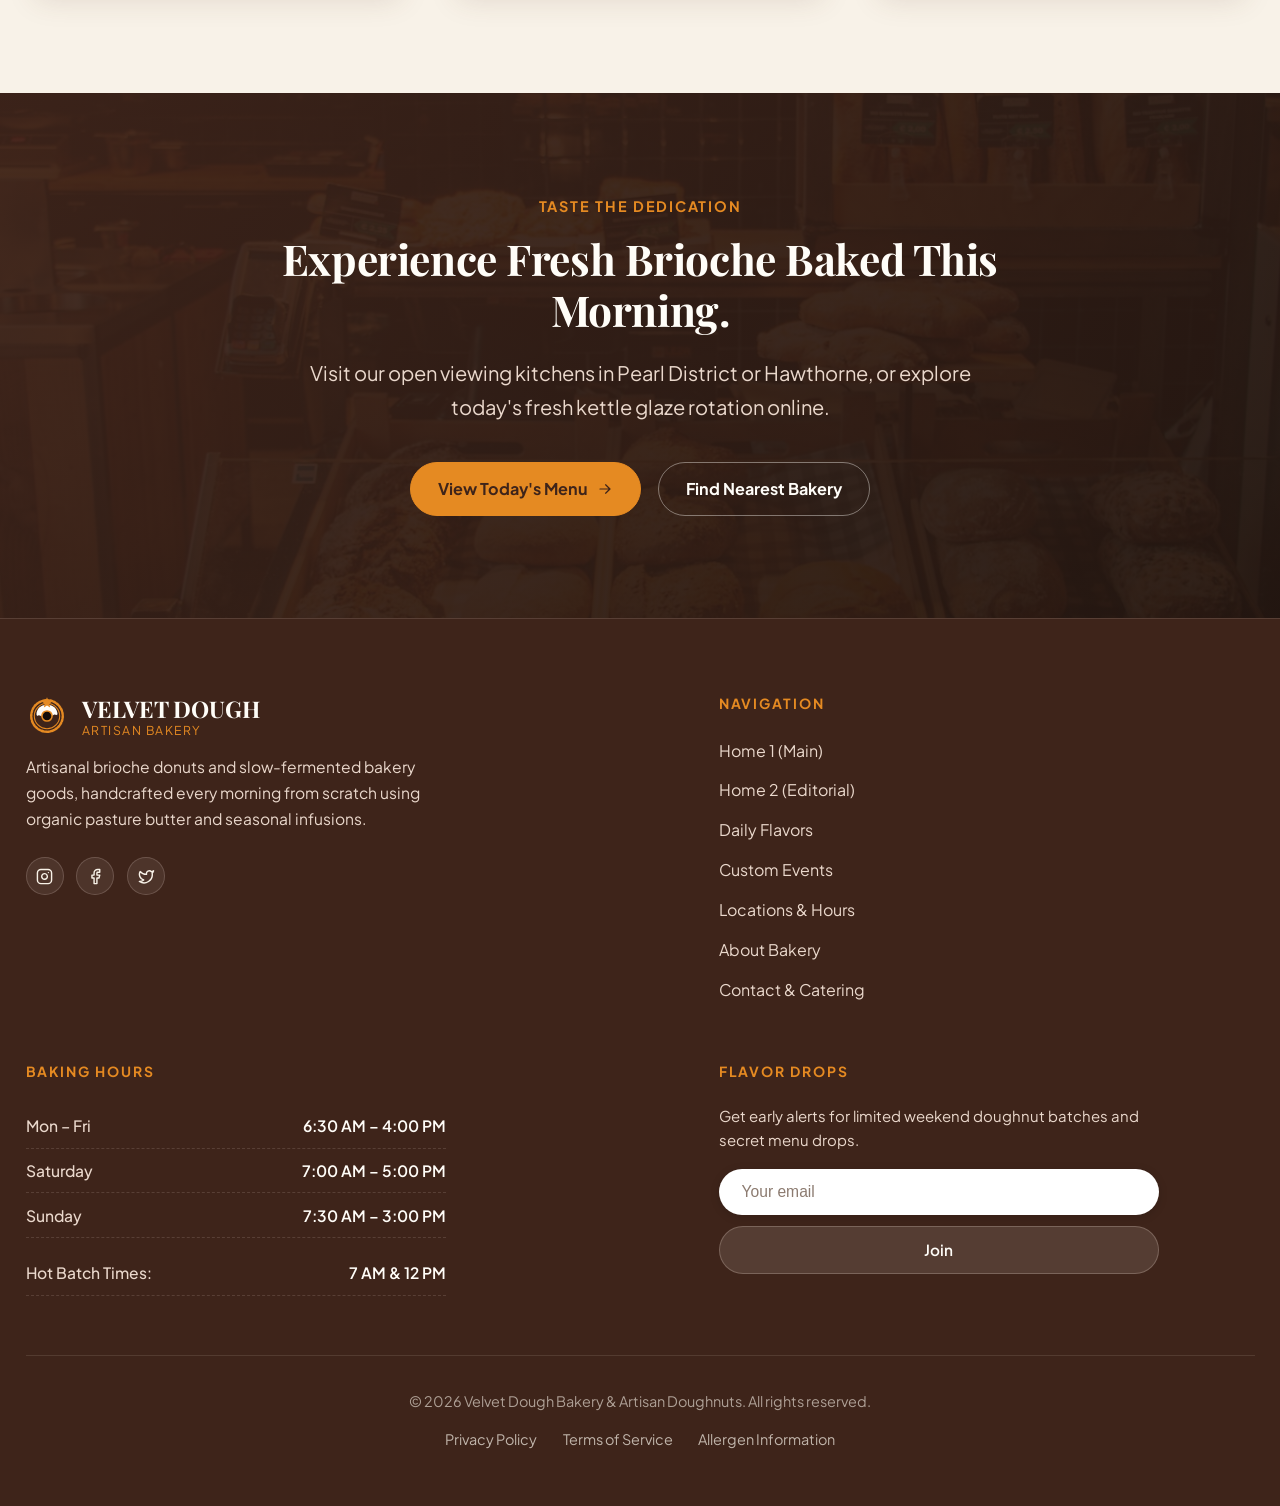
==== commit 9bbed1ec: "update" ====
--- a/about.html
+++ b/about.html
@@ -111,13 +111,15 @@
           </button>
         </div>
 
-        <a href="login.html" class="btn-login" aria-label="Member Sign In">
-          <svg viewBox="0 0 24 24" fill="none" stroke="currentColor" stroke-width="2" stroke-linecap="round"
+        <!-- Primary Header CTA: Order Online -->
+        <a href="menu.html" class="btn-header-cta" aria-label="Order Online">
+          <svg viewBox="0 0 24 24" fill="none" stroke="currentColor" stroke-width="2.2" stroke-linecap="round"
             stroke-linejoin="round">
-            <path d="M20 21v-2a4 4 0 0 0-4-4H8a4 4 0 0 0-4 4v2" />
-            <circle cx="12" cy="7" r="4" />
+            <path d="M6 2L3 6v14a2 2 0 0 0 2 2h14a2 2 0 0 0 2-2V6l-3-4z" />
+            <line x1="3" y1="6" x2="21" y2="6" />
+            <path d="M16 10a4 4 0 0 1-8 0" />
           </svg>
-          <span>Login</span>
+          <span>Order Online</span>
         </a>
 
         <button class="btn-menu-toggle" aria-label="Open Navigation Menu" type="button">
@@ -189,63 +191,18 @@
       </nav>
 
       <div class="mobile-nav-footer">
-        <a href="login.html" class="mobile-drawer-login">Sign In / Login</a>
+        <a href="menu.html" class="mobile-drawer-cta" aria-label="Order Online">
+          <svg viewBox="0 0 24 24" fill="none" stroke="currentColor" stroke-width="2.2" stroke-linecap="round"
+            stroke-linejoin="round" style="width:18px;height:18px;">
+            <path d="M6 2L3 6v14a2 2 0 0 0 2 2h14a2 2 0 0 0 2-2V6l-3-4z" />
+            <line x1="3" y1="6" x2="21" y2="6" />
+            <path d="M16 10a4 4 0 0 1-8 0" />
+          </svg>
+          <span>Order Online</span>
+        </a>
       </div>
     </div>
   </aside>
-
-  <!-- AUTH MODAL -->
-  <div class="auth-modal-overlay" id="authModal" aria-hidden="true" role="dialog" aria-modal="true">
-    <div class="auth-modal-card">
-      <button class="auth-modal-close" aria-label="Close Dialog" type="button">
-        <svg viewBox="0 0 24 24" fill="none" stroke="currentColor" stroke-width="2" stroke-linecap="round"
-          stroke-linejoin="round" style="width:18px;height:18px;">
-          <line x1="18" y1="6" x2="6" y2="18" />
-          <line x1="6" y1="6" x2="18" y2="18" />
-        </svg>
-      </button>
-      <div class="auth-modal-header">
-        <h3 style="font-size:1.4rem;">Member Club Login</h3>
-        <p style="font-size:0.88rem;margin-top:0.35rem;">Access private recipe notes and kitchen tour bookings.</p>
-        <div class="auth-modal-tabs">
-          <button class="auth-tab-btn active" data-tab="login" type="button">Sign In</button>
-          <button class="auth-tab-btn" data-tab="register" type="button">Create Account</button>
-        </div>
-      </div>
-      <div class="auth-modal-body">
-        <form id="modal-login-form"
-          onsubmit="event.preventDefault(); alert('Signed in!'); document.querySelector('.auth-modal-overlay').classList.remove('open');">
-          <div class="auth-form-group">
-            <label class="auth-form-label" for="ab-login-email">Email Address</label>
-            <input class="auth-form-input" type="email" id="ab-login-email" placeholder="guest@velvetdough.com"
-              required>
-          </div>
-          <div class="auth-form-group">
-            <label class="auth-form-label" for="ab-login-password">Password</label>
-            <input class="auth-form-input" type="password" id="ab-login-password" placeholder="••••••••" required>
-          </div>
-          <button type="submit" class="auth-submit-btn">Sign In</button>
-        </form>
-
-        <form id="modal-register-form" style="display:none;"
-          onsubmit="event.preventDefault(); alert('Registered!'); document.querySelector('.auth-modal-overlay').classList.remove('open');">
-          <div class="auth-form-group">
-            <label class="auth-form-label" for="ab-reg-name">Full Name</label>
-            <input class="auth-form-input" type="text" id="ab-reg-name" placeholder="Chloe Martinez" required>
-          </div>
-          <div class="auth-form-group">
-            <label class="auth-form-label" for="ab-reg-email">Email Address</label>
-            <input class="auth-form-input" type="email" id="ab-reg-email" placeholder="chloe@velvetdough.com" required>
-          </div>
-          <div class="auth-form-group">
-            <label class="auth-form-label" for="ab-reg-password">Password</label>
-            <input class="auth-form-input" type="password" id="ab-reg-password" placeholder="••••••••" required>
-          </div>
-          <button type="submit" class="auth-submit-btn">Join The Atelier</button>
-        </form>
-      </div>
-    </div>
-  </div>
 
   <!-- ==========================================================================
        MAIN CONTENT: EXACTLY 5 MAIN CONTENT SECTIONS (INNER PAGE: ABOUT)
--- a/assets/css/style.css
+++ b/assets/css/style.css
@@ -529,35 +529,52 @@
   font-weight: 800;
 }
 
-/* Login Button (Luxury Amber Pill linking to login.html) */
+/* Primary Header CTA (Order Online - Luxury Amber Action Pill) */
+.btn-header-cta,
 .btn-login {
   display: inline-flex;
   align-items: center;
-  gap: 0.5rem;
+  gap: 0.55rem;
   background: linear-gradient(135deg, #E58A22 0%, #D37B1B 100%);
-  color: #FFFDF8;
-  font-weight: 700;
-  font-size: 0.86rem;
-  padding: 0.48rem 1.2rem;
+  color: #FFFDF8 !important;
+  font-family: var(--font-body);
+  font-weight: 700;
+  font-size: 0.88rem;
+  letter-spacing: 0.02em;
+  padding: 0.52rem 1.3rem;
   border-radius: var(--radius-full);
-  border: 1px solid rgba(255, 255, 255, 0.25);
-  box-shadow: 0 4px 14px rgba(229, 138, 34, 0.32);
+  border: 1px solid rgba(255, 255, 255, 0.3);
+  box-shadow: 0 4px 16px rgba(229, 138, 34, 0.36);
   text-decoration: none;
   cursor: pointer;
-  transition: all 0.25s cubic-bezier(0.16, 1, 0.3, 1);
+  transition: all 0.28s cubic-bezier(0.16, 1, 0.3, 1);
   white-space: nowrap;
 }
 
+.btn-header-cta:hover,
 .btn-login:hover {
   background: linear-gradient(135deg, #F59A30 0%, #E58A22 100%);
   transform: translateY(-2px);
-  box-shadow: 0 6px 20px rgba(229, 138, 34, 0.5);
-  color: #FFFDF8;
-}
-
+  box-shadow: 0 6px 22px rgba(229, 138, 34, 0.52);
+  color: #FFFDF8 !important;
+}
+
+.btn-header-cta:active,
+.btn-login:active {
+  transform: translateY(0);
+  box-shadow: 0 3px 10px rgba(229, 138, 34, 0.35);
+}
+
+.btn-header-cta svg,
 .btn-login svg {
-  width: 15px;
-  height: 15px;
+  width: 16px;
+  height: 16px;
+  flex-shrink: 0;
+  transition: transform 0.25s ease;
+}
+
+.btn-header-cta:hover svg {
+  transform: scale(1.12);
 }
 
 /* Mobile Toggle Hamburger Button */
@@ -769,12 +786,13 @@
   margin-top: auto;
 }
 
-/* Mobile & Tablet Offcanvas Drawer Login Button (Prominently visible on iPad Pro 13, iPad Pro, iPad Mini & phones) */
+/* Mobile & Tablet Offcanvas Drawer Primary CTA Button (Order Online) */
+.mobile-drawer-cta,
 .mobile-drawer-login {
   display: flex;
   align-items: center;
   justify-content: center;
-  gap: 0.6rem;
+  gap: 0.65rem;
   width: 100%;
   padding: 0.95rem 1.5rem;
   background: linear-gradient(135deg, #E58A22 0%, #D37B1B 100%);
@@ -782,9 +800,9 @@
   font-family: var(--font-body);
   font-size: 1rem;
   font-weight: 700;
-  letter-spacing: 0.04em;
+  letter-spacing: 0.03em;
   border-radius: var(--radius-full);
-  border: 1px solid rgba(255, 255, 255, 0.25);
+  border: 1px solid rgba(255, 255, 255, 0.28);
   box-shadow: 0 4px 16px rgba(229, 138, 34, 0.38);
   text-decoration: none;
   transition: all 0.25s cubic-bezier(0.16, 1, 0.3, 1);
@@ -792,6 +810,7 @@
   text-align: center;
 }
 
+.mobile-drawer-cta:hover,
 .mobile-drawer-login:hover {
   background: linear-gradient(135deg, #F59A30 0%, #E58A22 100%);
   transform: translateY(-2px);
@@ -799,6 +818,7 @@
   color: #FFFDF8 !important;
 }
 
+[data-theme="dark"] .mobile-drawer-cta,
 [data-theme="dark"] .mobile-drawer-login {
   background: linear-gradient(135deg, #E58A22 0%, #D37B1B 100%);
   border-color: rgba(229, 138, 34, 0.4);
@@ -987,10 +1007,11 @@
   border-top: 1px solid rgba(234, 216, 204, 0.12);
   padding-top: 1.75rem;
   display: flex;
-  align-items: center;
-  justify-content: space-between;
-  flex-wrap: wrap;
-  gap: 1rem;
+  flex-direction: column;
+  align-items: center;
+  justify-content: center;
+  text-align: center;
+  gap: 0.85rem;
   font-size: 0.85rem;
   color: var(--color-beige);
 }
@@ -998,6 +1019,7 @@
 .footer-legal-links {
   display: flex;
   align-items: center;
+  justify-content: center;
   gap: 1.5rem;
   flex-wrap: wrap;
 }
@@ -3659,6 +3681,7 @@
   width: 100%;
   height: 100%;
   object-fit: cover;
+  object-position: center 15%;
   transition: transform 0.6s ease;
 }
 
--- a/assets/css/responsive.css
+++ b/assets/css/responsive.css
@@ -30,7 +30,13 @@
     display: inline-flex !important; /* Hamburger menu button visible on iPad Pro, iPad Pro 13 & all tablets */
   }
 
-  /* Hide login button from header on tablet/mobile — accessible via offcanvas drawer */
+  /* Header Primary CTA visible on tablet breakpoints (768px - 1380px) */
+  .btn-header-cta {
+    display: inline-flex !important;
+    padding: 0.45rem 1.05rem !important;
+    font-size: 0.82rem !important;
+  }
+
   .btn-login {
     display: none !important;
   }
@@ -457,6 +463,10 @@
     --header-height: 58px;
   }
 
+  .btn-header-cta {
+    display: none !important;
+  }
+
   .header-brand-title {
     font-size: 0.95rem;
   }
@@ -698,23 +708,24 @@
   /* Footer Bottom Bar on iPad */
   .footer-bottom {
     display: flex !important;
-    flex-direction: row !important;
-    justify-content: space-between !important;
+    flex-direction: column !important;
+    justify-content: center !important;
     align-items: center !important;
     padding-top: 2rem !important;
     border-top: 1px solid rgba(234, 216, 204, 0.12) !important;
     font-size: 0.85rem !important;
     color: rgba(248, 242, 232, 0.6) !important;
-    text-align: left !important;
-    gap: 1.5rem !important;
+    text-align: center !important;
+    gap: 0.85rem !important;
   }
 
   .footer-legal-links {
     display: flex !important;
     flex-direction: row !important;
+    justify-content: center !important;
+    align-items: center !important;
     gap: 1.5rem !important;
-    align-items: center !important;
-    white-space: nowrap !important;
+    flex-wrap: wrap !important;
   }
 
   .footer-legal-links a {
@@ -805,7 +816,8 @@
     font-size: 0.72rem;
   }
 
-  /* Mobile drawer login button compact sizing on small phones */
+  /* Mobile drawer CTA button compact sizing on small phones */
+  .mobile-drawer-cta,
   .mobile-drawer-login {
     padding: 0.85rem 1.25rem;
     font-size: 0.95rem;
@@ -1445,7 +1457,11 @@
   }
 
   .team-media {
-    height: 280px;
+    height: 380px;
+  }
+
+  .team-media img {
+    object-position: center 15% !important;
   }
 
   .about-hero-section,
@@ -1567,6 +1583,10 @@
     height: 260px;
   }
 
+  .team-media {
+    height: 280px;
+  }
+
   .contact-hero-badge-overlay {
     position: static;
     margin-top: 1rem;
